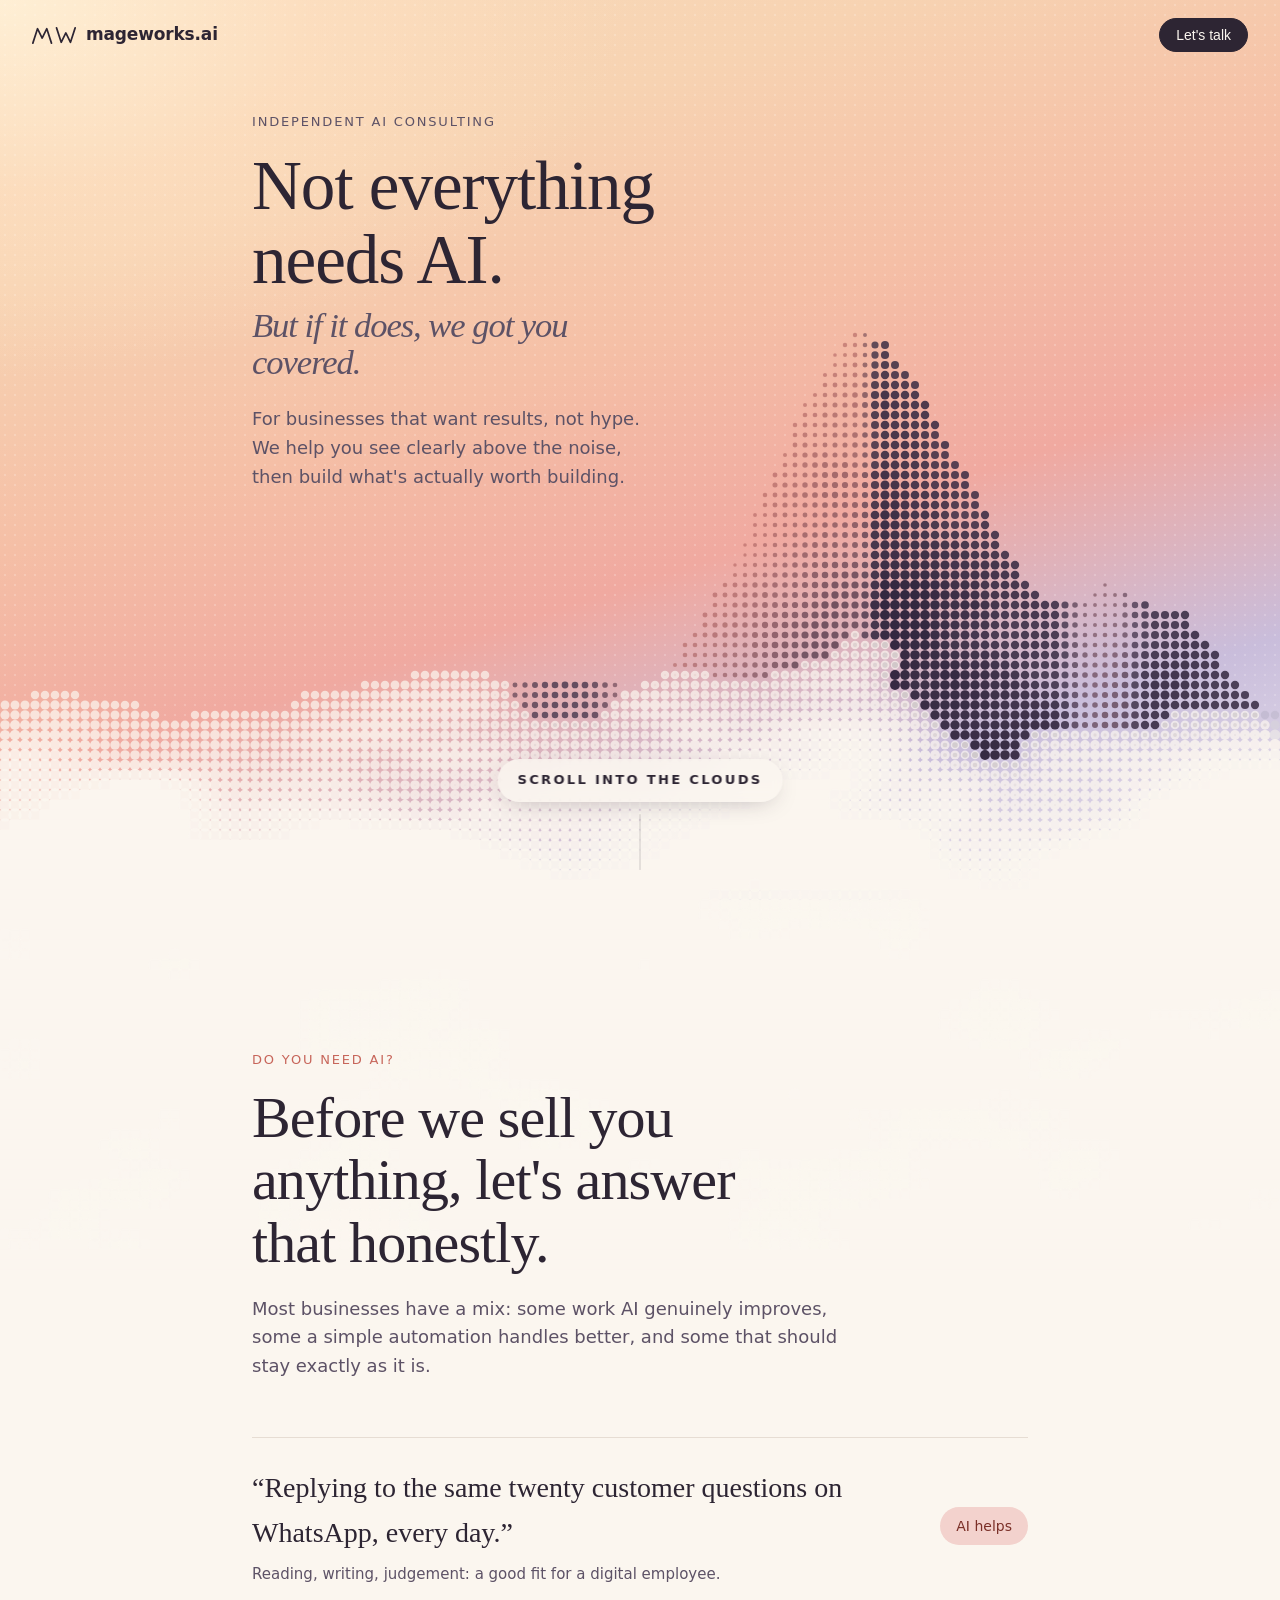
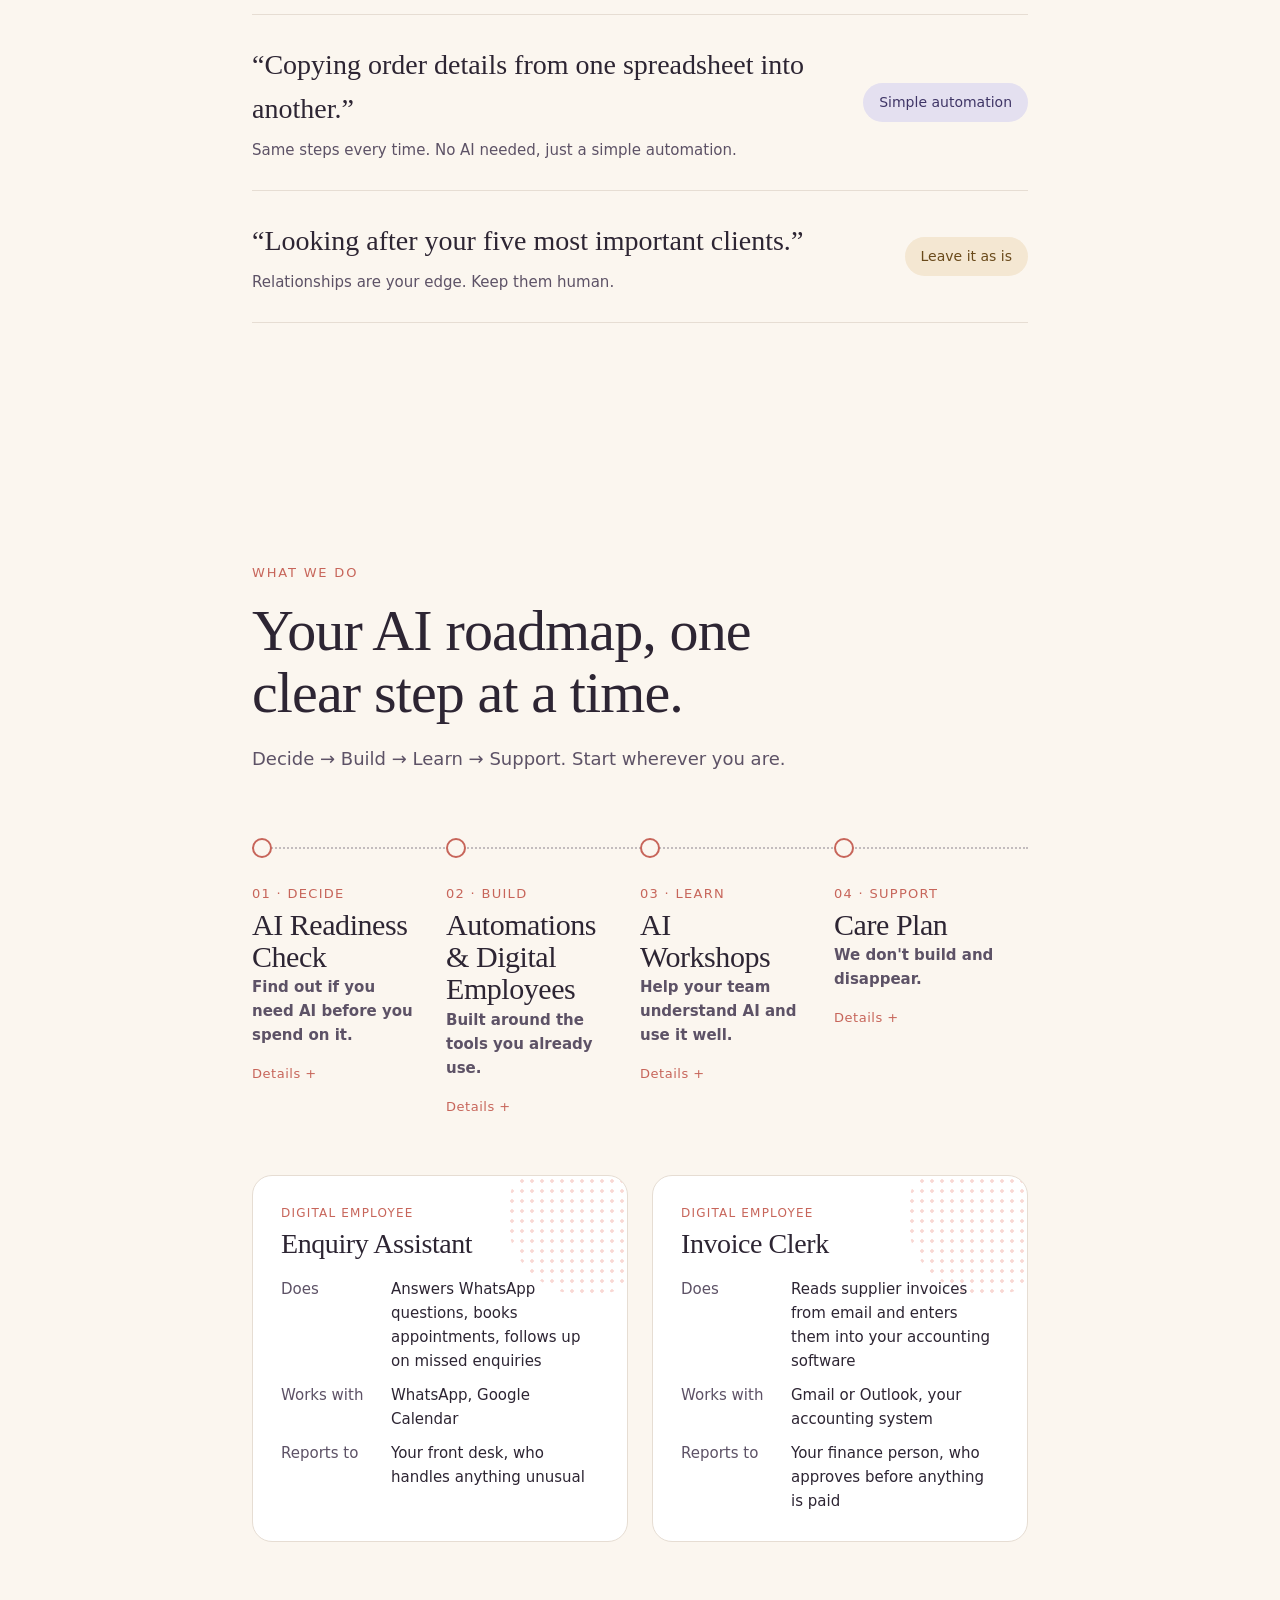
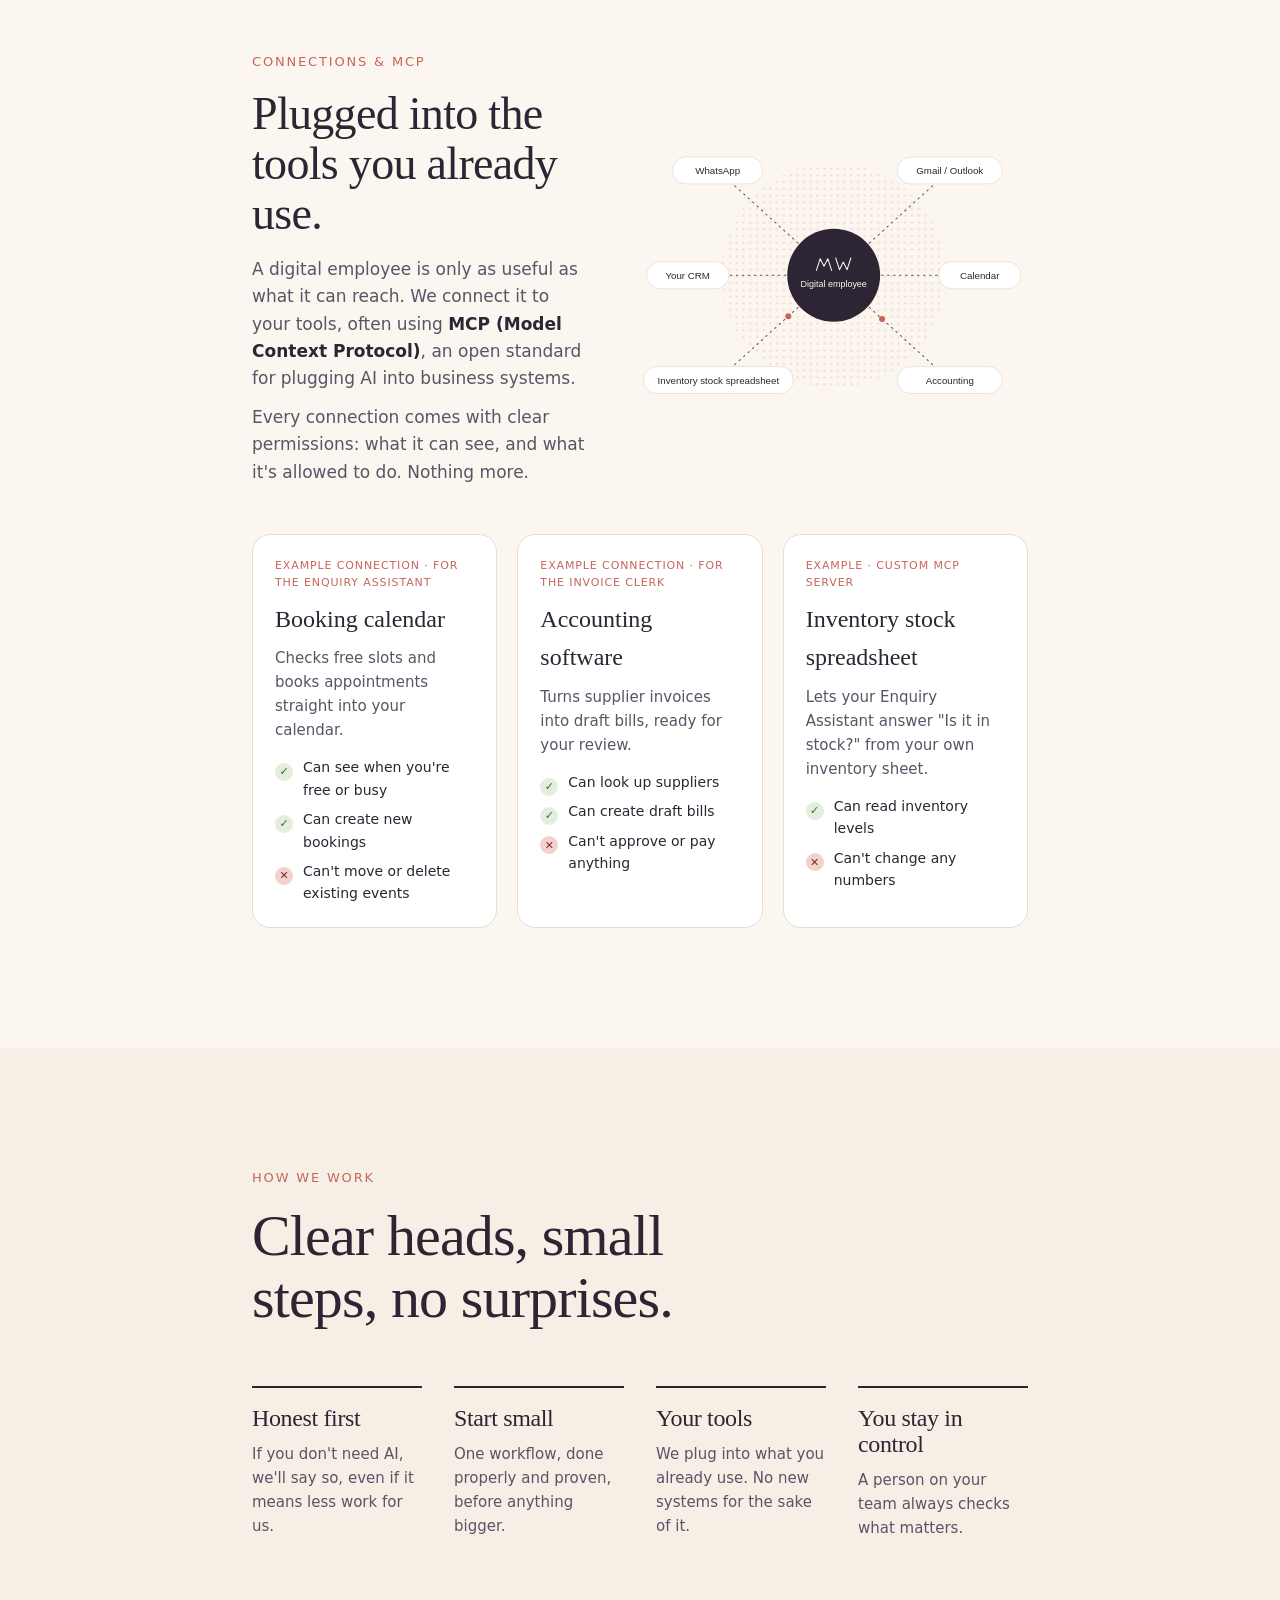
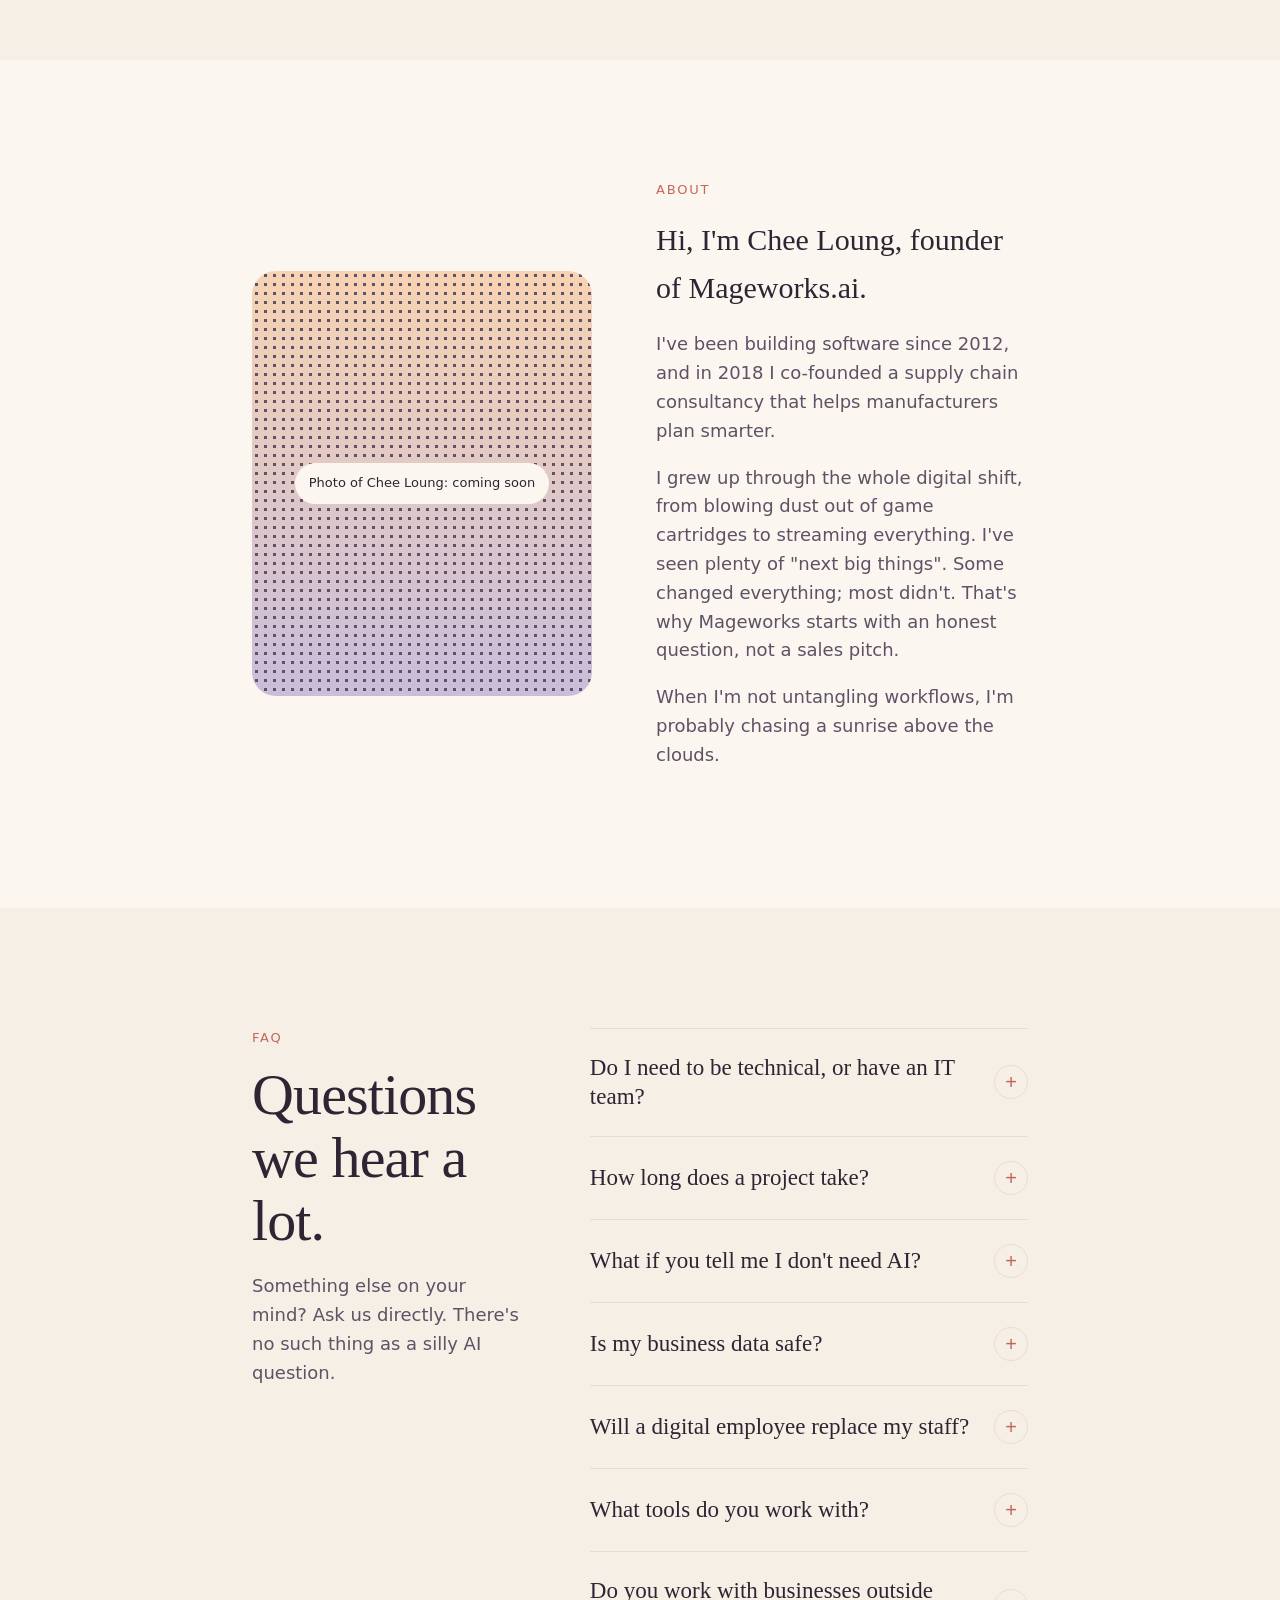
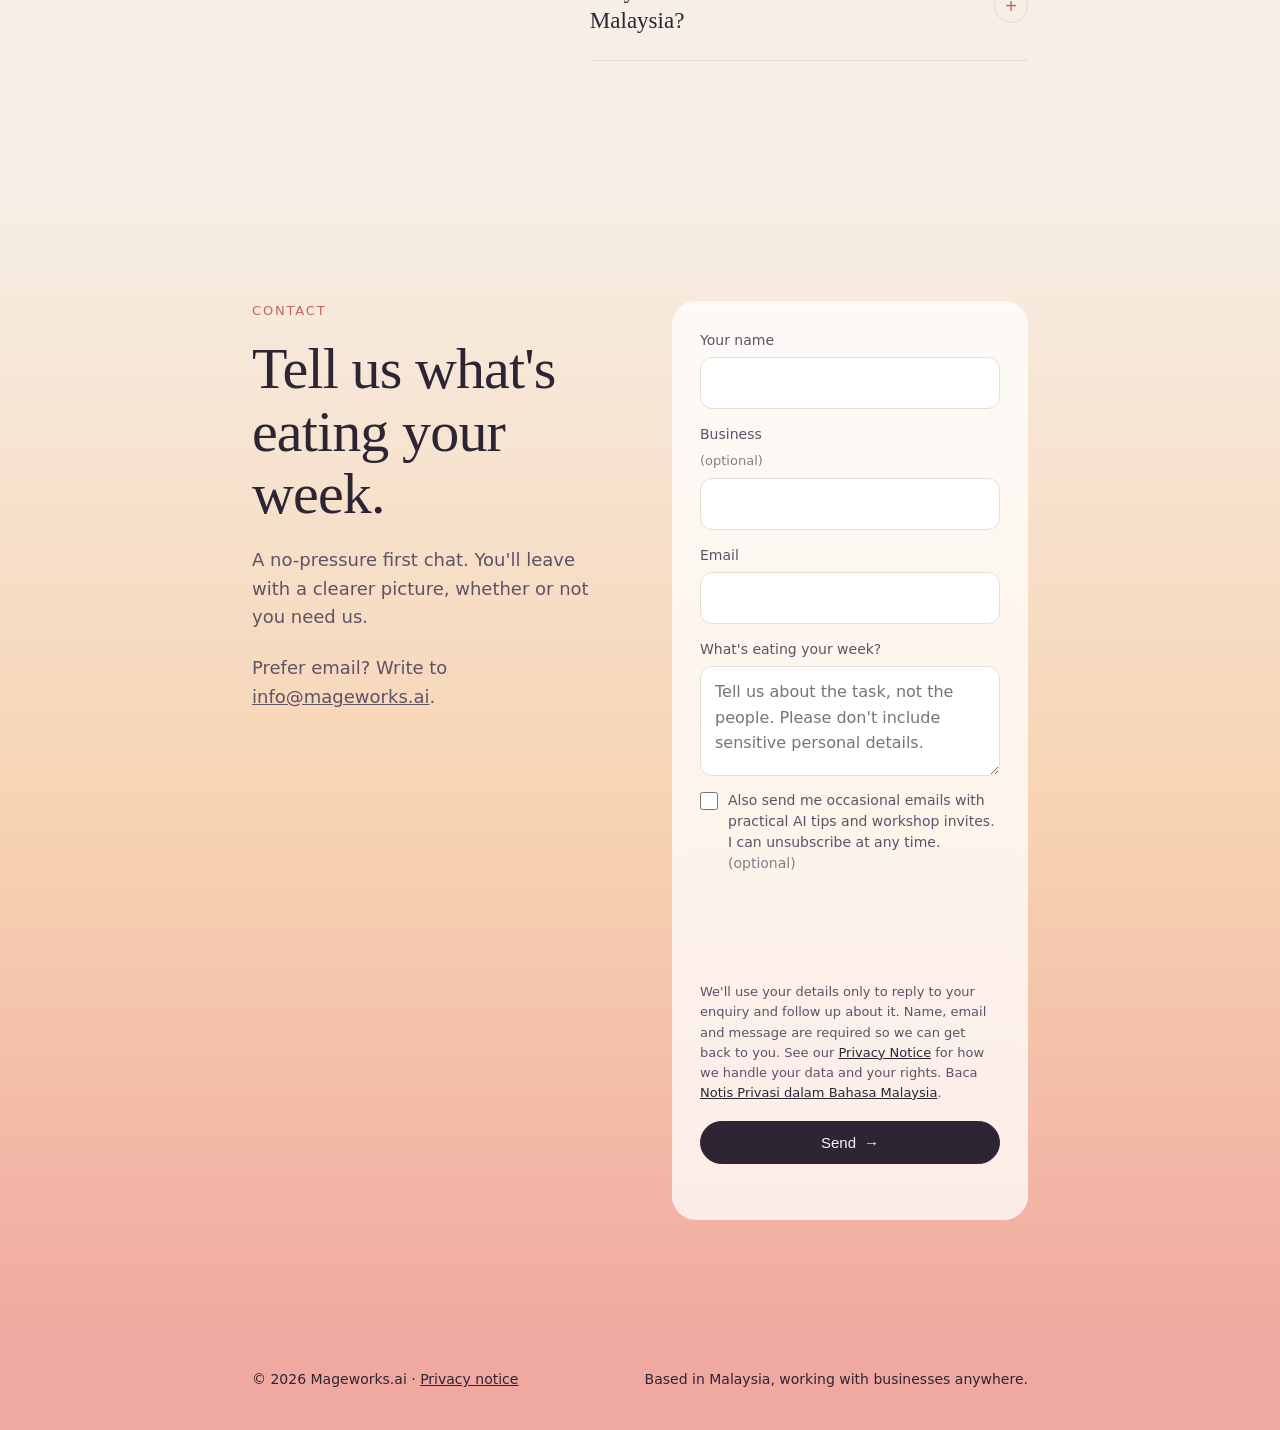
==== public/index.html @ 201c719c "Form: show Web3Forms' reason when a submission is rejected Co-Authored-By: Claude Opus 5.5 <noreply@" ====
<!doctype html>
<html lang="en">
<head>
<meta charset="utf-8">
<meta name="viewport" content="width=device-width, initial-scale=1">
<title>Mageworks.ai | Independent AI consulting</title>
<meta name="description" content="Not everything needs AI. But if it does, we got you covered. Independent AI consulting for businesses that want results, not hype.">
<link rel="canonical" href="https://mageworks.ai/">
<meta name="theme-color" content="#f7d3b2">
<meta property="og:type" content="website">
<meta property="og:site_name" content="Mageworks.ai">
<meta property="og:title" content="Mageworks.ai | Not everything needs AI.">
<meta property="og:description" content="But if it does, we got you covered. Independent AI consulting for businesses that want results, not hype.">
<meta property="og:url" content="https://mageworks.ai/">
<meta property="og:image" content="https://mageworks.ai/assets/img/og-image.png">
<meta property="og:image:width" content="1200">
<meta property="og:image:height" content="630">
<meta name="twitter:card" content="summary_large_image">
<link rel="icon" href="/assets/img/favicon.svg" type="image/svg+xml">
<link rel="icon" href="/assets/img/favicon-32.png" sizes="32x32" type="image/png">
<link rel="apple-touch-icon" href="/assets/img/apple-touch-icon.png">
<link rel="preload" href="/assets/fonts/fraunces-var.woff2" as="font" type="font/woff2" crossorigin>
<link rel="preload" href="/assets/fonts/inter-400.woff2" as="font" type="font/woff2" crossorigin>
<link rel="stylesheet" href="/assets/fonts/fonts.css">
<style>
  :root {
    --peach: #f7d3b2; --coral: #f0a9a0; --lav: #c9bddb; --mist: #ece8f0;
    --cream: #fbf6ef; --ink: #2d2533; --ink-2: #5d5266; --line: #e6ddd3; --accent: #c7655a;
  }
  * { box-sizing: border-box; }
  html { scroll-behavior: smooth; }
  body { margin: 0; background: var(--cream); color: var(--ink); font: 17px/1.6 "Inter", system-ui, sans-serif; -webkit-font-smoothing: antialiased; }
  h1, h2, h3 { font-family: "Fraunces", Georgia, serif; font-weight: 400; letter-spacing: -0.015em; line-height: 1.08; margin: 0; }
  a { color: inherit; }
  .wrap { max-width: 1120px; margin: 0 auto; padding: 0 32px; }
  @media (max-width: 640px) { .wrap { padding: 0 20px; } }

  /* Top bar */
  .top { position: fixed; inset: 0 0 auto 0; z-index: 20; display: flex; align-items: center; justify-content: space-between; padding: 18px 32px; transition: background .3s, box-shadow .3s; }
  .top.solid { background: rgba(251,246,239,.88); backdrop-filter: blur(10px); box-shadow: 0 1px 0 var(--line); }
  .logo { display: flex; align-items: center; gap: 10px; text-decoration: none; font-weight: 600; letter-spacing: -0.01em; }
  .logo svg { width: 44px; height: 17px; }
  .logo svg path { fill: none; stroke: currentColor; stroke-width: 4; stroke-linejoin: round; stroke-linecap: round; }
  .top .cta { font-size: 14px; }
  @media (max-width: 640px) { .top { padding: 14px 20px; } }

  .btn { display: inline-flex; align-items: center; gap: 8px; border-radius: 999px; padding: 13px 22px; font: 500 15px/1 "Inter", sans-serif; text-decoration: none; border: 1px solid var(--ink); cursor: pointer; transition: transform .2s, background .2s, color .2s; }
  .btn:hover { transform: translateY(-1px); }
  .btn.dark { background: var(--ink); color: var(--cream); }
  .btn.light { background: transparent; color: var(--ink); }
  .btn.small { padding: 9px 16px; font-size: 14px; }
  .ph-tag { font-size: 11px; text-transform: uppercase; letter-spacing: .08em; opacity: .65; }

  /* Side nav */
  /* Side nav: a vertical rail. Inactive sections are dots; the current one gets a line above and below and a dash + label. */
  .side { position: fixed; left: 36px; top: 50%; transform: translateY(-50%); z-index: 15; display: flex; flex-direction: column; opacity: 0; pointer-events: none; transition: opacity .4s; }
  .side.show { opacity: 1; pointer-events: auto; }
  .side a { position: relative; display: flex; align-items: center; height: 14px; margin: 9px 0; padding-left: 34px; color: var(--ink-2); text-decoration: none; font-size: 13px; white-space: nowrap; transition: margin .45s ease, color .3s; }
  .side a .mark { position: absolute; left: 0; top: 50%; transform: translateY(-50%); width: 4px; height: 4px; border-radius: 50%; background: currentColor; opacity: .5; transition: width .45s ease, height .45s ease, border-radius .45s ease, opacity .3s, background .3s; }
  /* Other sections stay visible, just dimmed */
  .side a .lbl { opacity: .45; transition: opacity .3s; }
  .side a:hover .lbl { opacity: .85; }
  .side a::before, .side a::after { content: ""; position: absolute; left: 1.5px; width: 1px; height: 0; background: var(--ink); opacity: .45; transition: height .45s ease; }
  .side a::before { bottom: 100%; margin-bottom: 6px; }
  .side a::after { top: 100%; margin-top: 6px; }
  .side a.on { margin: 34px 0; color: var(--ink); font-weight: 500; }
  .side a.on .mark { width: 22px; height: 1.5px; border-radius: 1px; opacity: 1; background: var(--accent); }
  .side a.on .lbl { opacity: 1; }
  .side a.on::before, .side a.on::after { height: 22px; }
  /* First section: no line above. Last section: no line below. */
  .side a:first-child.on { margin-top: 9px; }
  .side a:first-child.on::before { height: 0; }
  .side a:last-child.on { margin-bottom: 9px; }
  .side a:last-child.on::after { height: 0; }
  /* Only show the rail when there's a clear gutter; otherwise the top progress bar does the job. */
  @media (max-width: 1279px) { .side { display: none; } }
  @media (min-width: 1280px) { .wrap { max-width: min(1120px, calc(100vw - 440px)); } }
  .progress { position: fixed; top: 0; left: 0; height: 3px; background: var(--accent); z-index: 30; width: 0; }

  /* Hero */
  .hero { position: relative; z-index: 2; height: 100vh; min-height: 640px; overflow: visible; background: radial-gradient(ellipse 70% 60% at 0% 0%, rgba(255,240,214,.95) 0%, rgba(255,226,196,.55) 35%, rgba(255,226,196,0) 70%), linear-gradient(162deg, #f9dcbc 0%, var(--peach) 22%, #f5bfa6 42%, var(--coral) 60%, var(--lav) 80%, var(--mist) 100%); }
  .hero canvas { position: absolute; left: 0; top: 0; width: 100%; pointer-events: none; }
  .hero-copy { position: relative; z-index: 3; padding-top: 112px; will-change: transform, opacity; }
  .eyebrow { font-size: 13px; letter-spacing: .14em; text-transform: uppercase; color: var(--ink-2); margin-bottom: 16px; }
  .hero h1 { font-size: clamp(40px, 5.4vw, 80px); max-width: 12ch; }
  .hero h1 em { font-style: italic; font-weight: 300; display: block; font-size: .5em; margin-top: .25em; max-width: 20ch; color: var(--ink-2); }
  .hero p.lede { max-width: 36ch; margin: 24px 0 0; font-size: 18px; color: var(--ink-2); }
  @media (max-width: 640px) { .hero p.lede { font-size: 16px; max-width: 30ch; margin-top: 18px; } }
  .hero .actions { display: flex; gap: 12px; flex-wrap: wrap; }
  .scroll-cue { position: absolute; bottom: 30px; left: 50%; transform: translateX(-50%); z-index: 3; display: flex; flex-direction: column; align-items: center; gap: 12px; text-decoration: none; color: var(--ink); }
  .cue-text { font-size: 13px; font-weight: 600; letter-spacing: .18em; text-transform: uppercase; white-space: nowrap; background: rgba(251,246,239,.82); backdrop-filter: blur(6px); padding: 11px 20px; border-radius: 999px; box-shadow: 0 6px 24px -10px rgba(45,37,51,.35); animation: cueBob 2.4s ease-in-out infinite; transition: background .2s; }
  .scroll-cue:hover .cue-text { background: #fff; }
  .cue-line { position: relative; width: 1.5px; height: 56px; background: rgba(45,37,51,.22); overflow: hidden; border-radius: 2px; }
  .cue-line i { position: absolute; left: -2px; top: -10px; width: 5.5px; height: 10px; border-radius: 3px; background: var(--accent); animation: cueDrop 1.8s cubic-bezier(.5,0,.3,1) infinite; }
  @keyframes cueBob { 0%, 100% { transform: translateY(0); } 50% { transform: translateY(-5px); } }
  @keyframes cueDrop { 0% { top: -10px; opacity: 0; } 20% { opacity: 1; } 100% { top: 56px; opacity: 0; } }
  @media (prefers-reduced-motion: reduce) { .cue-text, .cue-line i { animation: none; } }

  section { padding: 120px 0; position: relative; }
  section.hero { padding: 0; }
  @media (max-width: 640px) {
    .hero { height: 132vh; height: 132svh; }
    .scroll-cue { bottom: auto; left: 20px; transform: none; align-items: flex-start; }
    .scroll-cue .cue-line { margin-left: 22px; height: 40px; }
    .cue-text { font-size: 12px; padding: 10px 16px; }
  }
  @media (max-width: 640px) { section { padding: 80px 0; } }
  .kicker { font-size: 13px; letter-spacing: .14em; text-transform: uppercase; color: var(--accent); margin-bottom: 16px; }
  h2 { font-size: clamp(34px, 4.6vw, 58px); max-width: 18ch; }
  .intro { max-width: 52ch; color: var(--ink-2); margin: 20px 0 0; font-size: 18px; }

  .reveal { opacity: 0; transform: translateY(28px); transition: opacity .9s ease, transform .9s ease; }
  .reveal.in { opacity: 1; transform: none; }

  /* Do you need AI */
  .need { background: var(--cream); padding-top: 150px; }
  .need .wrap { position: relative; z-index: 3; }
  .verdicts { margin-top: 56px; border-top: 1px solid var(--line); }
  .verdict { display: grid; grid-template-columns: 1fr auto; gap: 24px; align-items: center; padding: 28px 0; border-bottom: 1px solid var(--line); }
  .verdict q { font-family: "Fraunces", serif; font-size: clamp(20px, 2.4vw, 28px); quotes: "“" "”"; }
  .verdict small { display: block; color: var(--ink-2); font-size: 15px; margin-top: 6px; }
  .pill { white-space: nowrap; border-radius: 999px; padding: 8px 16px; font-size: 14px; font-weight: 500; }
  .pill.ai { background: #f3d2cd; color: #7a2f27; }
  .pill.auto { background: #e4e0f0; color: #3f3566; }
  .pill.human { background: #f4e7d2; color: #6a4a1b; }
  @media (max-width: 640px) { .verdict { grid-template-columns: 1fr; } .pill { justify-self: start; } }

  /* Roadmap */
  .roadmap { margin-top: 64px; display: grid; grid-template-columns: repeat(4, 1fr); gap: 0; position: relative; }
  .roadmap::before { content: ""; position: absolute; top: 9px; left: 0; right: 0; border-top: 2px dotted var(--ink-2); opacity: .35; }
  .step { padding-right: 28px; position: relative; }
  .step .dot { width: 20px; height: 20px; border-radius: 50%; background: var(--cream); border: 2px solid var(--accent); position: relative; z-index: 1; margin-bottom: 26px; }
  .step .num { font-size: 13px; color: var(--accent); letter-spacing: .1em; }
  .step h3 { font-size: 30px; margin: 4px 0 2px; }
  .step .sub { font-weight: 600; font-size: 15px; margin: 0 0 12px; }
  .step { outline-offset: 6px; border-radius: 6px; }
  .step .sub { color: var(--ink-2); }
  .step .more { display: inline-block; font-size: 13px; color: var(--accent); letter-spacing: .04em; transition: opacity .25s; }
  /* Detail card: hidden until hover / keyboard focus / tap */
  .step .detail { position: absolute; z-index: 6; top: 100%; left: -18px; right: 6px; margin-top: 10px; background: #fff; border: 1px solid var(--line); border-radius: 16px; padding: 18px 18px 16px; box-shadow: 0 24px 50px -24px rgba(45,37,51,.35); opacity: 0; transform: translateY(-8px); pointer-events: none; transition: opacity .25s ease, transform .25s ease; }
  .step .detail::before { content: ""; position: absolute; left: 0; right: 0; top: -14px; height: 14px; }
  .step:hover .detail, .step:focus-within .detail, .step.open .detail { opacity: 1; transform: none; pointer-events: auto; }
  .step:hover .more, .step:focus-within .more, .step.open .more { opacity: 0; }
  .step:hover .dot, .step:focus-within .dot, .step.open .dot { background: var(--accent); }
  .step .dot { transition: background .25s; }
  .step .detail p { color: var(--ink-2); font-size: 15px; margin: 0 0 10px; }
  .step .detail p:last-child { margin-bottom: 0; }
  .step ul { padding-left: 18px; margin: 0; color: var(--ink-2); font-size: 14px; }
  .step .opt { font-size: 14px; color: var(--ink); background: #f6ebe1; border-radius: 10px; padding: 10px 12px; margin-top: 12px; }
  @media (max-width: 900px), (hover: none) {
    .step { cursor: pointer; }
    .step .detail { position: static; margin: 12px 0 0; box-shadow: none; display: none; opacity: 1; transform: none; }
    .step.open .detail { display: block; }
    .step:hover .more { opacity: 1; }
    .step.open .more { opacity: 0; height: 0; display: block; overflow: hidden; }
  }
  @media (max-width: 900px) { .roadmap { grid-template-columns: 1fr 1fr; row-gap: 48px; } .roadmap::before { display: none; } }
  @media (max-width: 560px) { .roadmap { grid-template-columns: 1fr; } }

  /* Digital employees */
  .employees { display: grid; grid-template-columns: 1fr 1fr; gap: 24px; margin-top: 56px; }
  @media (max-width: 760px) { .employees { grid-template-columns: 1fr; } }
  .job { background: #fff; border: 1px solid var(--line); border-radius: 20px; padding: 28px; position: relative; overflow: hidden; }
  .job::after { content: ""; position: absolute; right: -40px; top: -40px; width: 160px; height: 160px; background: radial-gradient(circle, var(--coral) 1.5px, transparent 2px) 0 0 / 10px 10px; opacity: .45; border-radius: 50%; }
  .job .tag { font-size: 12px; letter-spacing: .1em; text-transform: uppercase; color: var(--accent); }
  .job h3 { font-size: 28px; margin: 6px 0 18px; }
  .job dl { margin: 0; display: grid; grid-template-columns: 96px 1fr; gap: 10px 14px; font-size: 15px; }
  .job dt { color: var(--ink-2); }
  .job dd { margin: 0; }

  /* Connections & MCP */
  .connect { display: grid; grid-template-columns: 1fr 1.15fr; gap: 48px; align-items: center; margin-top: 110px; }
  @media (max-width: 860px) { .connect { grid-template-columns: 1fr; gap: 24px; margin-top: 80px; } }
  .h3big { font-size: clamp(30px, 3.6vw, 46px); max-width: 16ch; margin-bottom: 18px; }
  .connect-copy p { color: var(--ink-2); font-size: 17px; max-width: 46ch; margin: 0 0 12px; }
  .connect-copy strong { color: var(--ink); font-weight: 600; }
  .hub { width: 100%; height: auto; }
  .conn-cards { display: grid; grid-template-columns: repeat(3, 1fr); gap: 20px; margin-top: 36px; }
  @media (max-width: 900px) { .conn-cards { grid-template-columns: 1fr; } }
  .conn { background: #fff; border: 1px solid var(--line); border-radius: 18px; padding: 22px; }
  .conn .tag { font-size: 11px; letter-spacing: .08em; text-transform: uppercase; color: var(--accent); }
  .conn h4 { font-family: "Fraunces", Georgia, serif; font-weight: 400; font-size: 24px; margin: 8px 0 8px; }
  .conn p { color: var(--ink-2); font-size: 15px; margin: 0 0 14px; }
  .perm { list-style: none; padding: 0; margin: 0; display: grid; gap: 7px; font-size: 14px; }
  .perm li { display: flex; gap: 10px; align-items: baseline; }
  .perm li::before { flex: none; width: 18px; height: 18px; border-radius: 50%; display: grid; place-items: center; font-size: 11px; font-weight: 700; transform: translateY(3px); }
  .perm .yes::before { content: "✓"; background: #e3eedd; color: #3f6b34; }
  .perm .no::before { content: "✕"; background: #f3d2cd; color: #7a2f27; }

  /* Principles */
  .principles { display: grid; grid-template-columns: repeat(4, 1fr); gap: 32px; margin-top: 56px; }
  .principles div { border-top: 2px solid var(--ink); padding-top: 18px; }
  .principles h3 { font-size: 24px; margin-bottom: 10px; }
  .principles p { margin: 0; color: var(--ink-2); font-size: 15px; }
  @media (max-width: 900px) { .principles { grid-template-columns: 1fr 1fr; } }
  @media (max-width: 560px) { .principles { grid-template-columns: 1fr; } }

  /* About */
  .about-grid { display: grid; grid-template-columns: 340px 1fr; gap: 64px; align-items: center; }
  @media (max-width: 820px) { .about-grid { grid-template-columns: 1fr; gap: 32px; } }
  .portrait { aspect-ratio: 4 / 5; border-radius: 24px; background: radial-gradient(circle, var(--ink-2) 1.6px, transparent 2px) 0 0 / 9px 9px, linear-gradient(180deg, var(--peach), var(--lav)); display: grid; place-items: center; text-align: center; color: var(--ink); position: relative; }
  .portrait span { background: var(--cream); padding: 10px 14px; border-radius: 999px; font-size: 13px; }
  .about p { color: var(--ink-2); font-size: 18px; max-width: 54ch; }
  .about p.hi { font-family: "Fraunces", serif; font-size: 30px; color: var(--ink); margin: 0 0 16px; }

  /* FAQ */
  .faq-grid { display: grid; grid-template-columns: 1fr 1.6fr; gap: 64px; align-items: start; }
  @media (max-width: 900px) { .faq-grid { grid-template-columns: 1fr; gap: 32px; } }
  .faq-list { border-top: 1px solid var(--line); }
  .faq-list details { border-bottom: 1px solid var(--line); }
  .faq-list summary { list-style: none; cursor: pointer; display: flex; justify-content: space-between; align-items: center; gap: 24px; padding: 24px 0; font-family: "Fraunces", Georgia, serif; font-size: clamp(19px, 2vw, 23px); line-height: 1.3; }
  .faq-list summary::-webkit-details-marker { display: none; }
  .faq-list summary::after { content: "+"; flex: none; width: 32px; height: 32px; border-radius: 50%; border: 1px solid var(--line); display: grid; place-items: center; font: 400 20px/1 "Inter", sans-serif; color: var(--accent); transition: transform .3s, background .3s; }
  .faq-list details[open] summary::after { transform: rotate(45deg); background: #f6ebe1; }
  .faq-list summary:hover::after { border-color: var(--accent); }
  .faq-list .ans { padding: 0 56px 26px 0; color: var(--ink-2); font-size: 16px; }
  .faq-list .ans p { margin: 0; }
  .faq-list details[open] .ans { animation: faqIn .35s ease; }
  @keyframes faqIn { from { opacity: 0; transform: translateY(-6px); } to { opacity: 1; transform: none; } }

  /* Contact */
  .contact { background: linear-gradient(180deg, #f6efe6, var(--peach) 55%, var(--coral)); }
  .contact-grid { display: grid; grid-template-columns: 1fr 1fr; gap: 64px; align-items: start; }
  @media (max-width: 820px) { .contact-grid { grid-template-columns: 1fr; gap: 40px; } }
  form { background: rgba(255,255,255,.75); backdrop-filter: blur(6px); border-radius: 24px; padding: 28px; display: grid; gap: 14px; }
  label { display: grid; gap: 6px; font-size: 14px; color: var(--ink-2); }
  input, textarea { font: inherit; font-size: 16px; padding: 12px 14px; border-radius: 12px; border: 1px solid var(--line); background: #fff; color: var(--ink); }
  textarea { min-height: 110px; resize: vertical; }
  .form-note { font-size: 14px; color: var(--ink-2); min-height: 1em; margin: 0; }
  .form-note.ok { color: #3f6b34; font-weight: 500; }
  .form-note.err { color: #9a3a2e; font-weight: 500; }
  .opt-tag { font-size: 13px; opacity: .75; }
  label.check { display: flex; gap: 10px; align-items: flex-start; font-size: 14px; line-height: 1.5; cursor: pointer; }
  label.check input { width: 18px; height: 18px; margin: 2px 0 0; flex: none; accent-color: var(--ink); }
  label.check em { font-style: normal; opacity: .75; }
  .consent { font-size: 13px; color: var(--ink-2); line-height: 1.55; margin: 2px 0 4px; }
  .consent a { color: var(--ink); }
  .h-captcha { min-height: 78px; justify-self: start; width: max-content; max-width: 100%; }
  #sendBtn { position: relative; justify-content: center; overflow: hidden; transition: background .35s, border-color .35s, transform .2s; }
  #sendBtn[disabled] { cursor: wait; }
  #sendBtn .lbl, #sendBtn .arr { display: inline-block; transition: transform .55s cubic-bezier(.6,0,.3,1), opacity .4s; }
  #sendBtn:hover:not([disabled]) .arr { transform: translateX(4px); }
  #sendBtn.sending .arr { animation: nudge .9s ease-in-out infinite; }
  @keyframes nudge { 0%, 100% { transform: translateX(0); } 50% { transform: translateX(7px); } }
  #sendBtn .done { position: absolute; inset: 0; display: flex; align-items: center; justify-content: center; gap: 8px; transform: translateX(-105%); transition: transform .55s cubic-bezier(.3,0,.2,1) .2s; }
  #sendBtn.sent { background: #3f6b34; border-color: #3f6b34; }
  #sendBtn.sent .lbl, #sendBtn.sent .arr { transform: translateX(420px); opacity: 0; }
  #sendBtn.sent .done { transform: none; }
  .shake { animation: shake .45s cubic-bezier(.36,.07,.19,.97); }
  @keyframes shake { 10%, 90% { transform: translateX(-2px); } 20%, 80% { transform: translateX(4px); } 30%, 50%, 70% { transform: translateX(-8px); } 40%, 60% { transform: translateX(8px); } }
  .h-captcha.captcha-missing { outline: 2px solid #c7655a; outline-offset: 4px; border-radius: 6px; }
  @media (prefers-reduced-motion: reduce) { .shake, #sendBtn.sending .arr { animation: none; } #sendBtn .lbl, #sendBtn .arr, #sendBtn .done { transition: none; } }
  input[aria-invalid="true"], textarea[aria-invalid="true"] { border-color: #c7655a; }
  footer { background: var(--coral); padding: 28px 0 40px; font-size: 14px; color: var(--ink); }
  footer .wrap { display: flex; justify-content: space-between; gap: 16px; flex-wrap: wrap; }
  :focus-visible { outline: 2px solid var(--ink); outline-offset: 3px; }
  @media (prefers-reduced-motion: reduce) { html { scroll-behavior: auto; } .reveal { opacity: 1; transform: none; transition: none; } }
</style>
</head>
<body>
<div class="progress" id="progress"></div>

<header class="top" id="top">
  <a class="logo" href="#hero" aria-label="Mageworks.ai home">
    <svg viewBox="0 0 104 40" aria-hidden="true"><path d="M2 38 L13 4 L24 26 L35 4 L46 38"/><path d="M58 2 L69 36 L80 14 L91 36 L102 2"/></svg>
    mageworks.ai
  </a>
  <a class="btn dark small cta" href="#contact">Let's talk</a>
</header>

<nav class="side" id="side" aria-label="Sections">
  <a href="#need"><span class="mark"></span><span class="lbl">Do you need AI?</span></a>
  <a href="#services"><span class="mark"></span><span class="lbl">What we do</span></a>
  <a href="#how"><span class="mark"></span><span class="lbl">How we work</span></a>
  <a href="#about"><span class="mark"></span><span class="lbl">About</span></a>
  <a href="#faq"><span class="mark"></span><span class="lbl">FAQ</span></a>
  <a href="#contact"><span class="mark"></span><span class="lbl">Contact</span></a>
</nav>

<section class="hero" id="hero">
  <canvas id="sky" aria-hidden="true"></canvas>
  <div class="wrap hero-copy" id="heroCopy">
    <div class="eyebrow">Independent AI consulting</div>
    <h1>Not everything needs AI. <em>But if it does, we got you covered.</em></h1>
    <p class="lede">For businesses that want results, not hype. We help you see clearly above the noise, then build what's actually worth building.</p>
  </div>
  <a class="scroll-cue" id="hint" href="#need" aria-label="Scroll down to the next section"><span class="cue-text">Scroll into the clouds</span><span class="cue-line" aria-hidden="true"><i></i></span></a>
</section>

<section class="need" id="need">
  <div class="wrap">
    <div class="reveal">
      <div class="kicker">Do you need AI?</div>
      <h2>Before we sell you anything, let's answer that honestly.</h2>
      <p class="intro">Most businesses have a mix: some work AI genuinely improves, some a simple automation handles better, and some that should stay exactly as it is.</p>
    </div>
    <div class="verdicts">
      <div class="verdict reveal"><div><q>Replying to the same twenty customer questions on WhatsApp, every day.</q><small>Reading, writing, judgement: a good fit for a digital employee.</small></div><span class="pill ai">AI helps</span></div>
      <div class="verdict reveal"><div><q>Copying order details from one spreadsheet into another.</q><small>Same steps every time. No AI needed, just a simple automation.</small></div><span class="pill auto">Simple automation</span></div>
      <div class="verdict reveal"><div><q>Looking after your five most important clients.</q><small>Relationships are your edge. Keep them human.</small></div><span class="pill human">Leave it as is</span></div>
    </div>
  </div>
</section>

<section id="services">
  <div class="wrap">
    <div class="reveal">
      <div class="kicker">What we do</div>
      <h2>Your AI roadmap, one clear step at a time.</h2>
      <p class="intro">Decide → Build → Learn → Support. Start wherever you are.</p>
    </div>
    <div class="roadmap">
      <div class="step reveal" tabindex="0"><div class="dot"></div><div class="num">01 · DECIDE</div><h3>AI Readiness Check</h3><p class="sub">Find out if you need AI before you spend on it.</p><span class="more">Details +</span>
        <div class="detail"><p>We look at how your business actually runs, then tell you straight where AI helps, where a simple automation is better, and where nothing needs to change.</p><ul><li>A walkthrough of how work gets done today</li><li>An opportunity map: AI, automation, or leave as is</li><li>A prioritised plan with effort and rough cost</li></ul></div></div>
      <div class="step reveal" tabindex="0"><div class="dot"></div><div class="num">02 · BUILD</div><h3>Automations &amp; Digital Employees</h3><p class="sub">Built around the tools you already use.</p><span class="more">Details +</span>
        <div class="detail"><p>Rule-based work gets a simple automation. Work that needs reading, writing or judgement gets a digital employee: an AI assistant with a clear job description, supervised by your team.</p></div></div>
      <div class="step reveal" tabindex="0"><div class="dot"></div><div class="num">03 · LEARN</div><h3>AI Workshops</h3><p class="sub">Help your team understand AI and use it well.</p><span class="more">Details +</span>
        <div class="detail"><p>Hands-on sessions for owners and teams: what AI can and can't do, using everyday tools safely, and spotting opportunities in your own work. Book one on its own, or add it to a build.</p></div></div>
      <div class="step reveal" tabindex="0"><div class="dot"></div><div class="num">04 · SUPPORT</div><h3>Care Plan</h3><p class="sub">We don't build and disappear.</p><span class="more">Details +</span>
        <div class="detail"><p>Monitoring, fixes, updates when AI tools change, fine-tuning and a short monthly report.</p><div class="opt"><strong>Optional:</strong> we host and run your digital employees, so you never have to touch the tech.</div></div></div>
    </div>

    <div class="employees">
      <article class="job reveal"><div class="tag">Digital employee</div><h3>Enquiry Assistant</h3><dl><dt>Does</dt><dd>Answers WhatsApp questions, books appointments, follows up on missed enquiries</dd><dt>Works with</dt><dd>WhatsApp, Google Calendar</dd><dt>Reports to</dt><dd>Your front desk, who handles anything unusual</dd></dl></article>
      <article class="job reveal"><div class="tag">Digital employee</div><h3>Invoice Clerk</h3><dl><dt>Does</dt><dd>Reads supplier invoices from email and enters them into your accounting software</dd><dt>Works with</dt><dd>Gmail or Outlook, your accounting system</dd><dt>Reports to</dt><dd>Your finance person, who approves before anything is paid</dd></dl></article>
    </div>

    <div class="connect">
      <div class="connect-copy reveal">
        <div class="kicker">Connections &amp; MCP</div>
        <h3 class="h3big">Plugged into the tools you already use.</h3>
        <p>A digital employee is only as useful as what it can reach. We connect it to your tools, often using <strong>MCP (Model Context Protocol)</strong>, an open standard for plugging AI into business systems.</p>
        <p>Every connection comes with clear permissions: what it can see, and what it's allowed to do. Nothing more.</p>
      </div>
      <svg class="hub reveal" viewBox="0 0 520 420" role="img" aria-label="Diagram: a digital employee connected to WhatsApp, email, calendar, accounting software, an inventory stock spreadsheet and a CRM">
        <defs><pattern id="hubDots" width="9" height="9" patternUnits="userSpaceOnUse"><circle cx="4.5" cy="4.5" r="1.3" fill="#f0a9a0"/></pattern></defs>
        <circle cx="260" cy="210" r="150" fill="url(#hubDots)" opacity=".55"/>
        <g class="spokes" fill="none" stroke="#5d5266" stroke-width="1.4" stroke-dasharray="2 6" stroke-linecap="round">
          <path id="sp1" d="M260 210 L105 70"/><path id="sp2" d="M260 210 L415 70"/><path id="sp3" d="M260 210 L455 210"/>
          <path id="sp4" d="M260 210 L415 350"/><path id="sp5" d="M260 210 L105 350"/><path id="sp6" d="M260 210 L65 210"/>
        </g>
        <g class="pulses" fill="#c7655a">
          <circle r="4"><animateMotion dur="2.6s" repeatCount="indefinite" begin="0s"><mpath href="#sp1"/></animateMotion></circle>
          <circle r="4"><animateMotion dur="2.6s" repeatCount="indefinite" begin=".4s" keyPoints="1;0" keyTimes="0;1" calcMode="linear"><mpath href="#sp2"/></animateMotion></circle>
          <circle r="4"><animateMotion dur="2.6s" repeatCount="indefinite" begin=".9s"><mpath href="#sp3"/></animateMotion></circle>
          <circle r="4"><animateMotion dur="2.6s" repeatCount="indefinite" begin="1.3s" keyPoints="1;0" keyTimes="0;1" calcMode="linear"><mpath href="#sp4"/></animateMotion></circle>
          <circle r="4"><animateMotion dur="2.6s" repeatCount="indefinite" begin="1.8s"><mpath href="#sp5"/></animateMotion></circle>
          <circle r="4"><animateMotion dur="2.6s" repeatCount="indefinite" begin="2.2s" keyPoints="1;0" keyTimes="0;1" calcMode="linear"><mpath href="#sp6"/></animateMotion></circle>
        </g>
        <g class="nodes" font-family="Inter, sans-serif" font-size="13" font-weight="500" text-anchor="middle" fill="#2d2533">
          <g><rect x="45" y="52" width="120" height="36" rx="18" fill="#fff" stroke="#e6ddd3"/><text x="105" y="75">WhatsApp</text></g>
          <g><rect x="345" y="52" width="140" height="36" rx="18" fill="#fff" stroke="#e6ddd3"/><text x="415" y="75">Gmail / Outlook</text></g>
          <g><rect x="400" y="192" width="110" height="36" rx="18" fill="#fff" stroke="#e6ddd3"/><text x="455" y="215">Calendar</text></g>
          <g><rect x="345" y="332" width="140" height="36" rx="18" fill="#fff" stroke="#e6ddd3"/><text x="415" y="355">Accounting</text></g>
          <g><rect x="6" y="332" width="200" height="36" rx="18" fill="#fff" stroke="#e6ddd3"/><text x="106" y="355">Inventory stock spreadsheet</text></g>
          <g><rect x="10" y="192" width="110" height="36" rx="18" fill="#fff" stroke="#e6ddd3"/><text x="65" y="215">Your CRM</text></g>
        </g>
        <circle cx="260" cy="210" r="62" fill="#2d2533"/>
        <g fill="none" stroke="#fbf6ef" stroke-width="3" stroke-linejoin="round" stroke-linecap="round" transform="translate(236 186) scale(.46)"><path d="M2 38 L13 4 L24 26 L35 4 L46 38"/><path d="M58 2 L69 36 L80 14 L91 36 L102 2"/></g>
        <text x="260" y="226" text-anchor="middle" font-family="Inter, sans-serif" font-size="12" font-weight="500" fill="#fbf6ef">Digital employee</text>
      </svg>
    </div>

    <div class="conn-cards">
      <article class="conn reveal"><div class="tag">Example connection · for the Enquiry Assistant</div><h4>Booking calendar</h4><p>Checks free slots and books appointments straight into your calendar.</p><ul class="perm"><li class="yes">Can see when you're free or busy</li><li class="yes">Can create new bookings</li><li class="no">Can't move or delete existing events</li></ul></article>
      <article class="conn reveal"><div class="tag">Example connection · for the Invoice Clerk</div><h4>Accounting software</h4><p>Turns supplier invoices into draft bills, ready for your review.</p><ul class="perm"><li class="yes">Can look up suppliers</li><li class="yes">Can create draft bills</li><li class="no">Can't approve or pay anything</li></ul></article>
      <article class="conn reveal"><div class="tag">Example · custom MCP server</div><h4>Inventory stock spreadsheet</h4><p>Lets your Enquiry Assistant answer "Is it in stock?" from your own inventory sheet.</p><ul class="perm"><li class="yes">Can read inventory levels</li><li class="no">Can't change any numbers</li></ul></article>
    </div>
  </div>
</section>

<section id="how" style="background:#f6efe6">
  <div class="wrap">
    <div class="reveal">
      <div class="kicker">How we work</div>
      <h2>Clear heads, small steps, no surprises.</h2>
    </div>
    <div class="principles">
      <div class="reveal"><h3>Honest first</h3><p>If you don't need AI, we'll say so, even if it means less work for us.</p></div>
      <div class="reveal"><h3>Start small</h3><p>One workflow, done properly and proven, before anything bigger.</p></div>
      <div class="reveal"><h3>Your tools</h3><p>We plug into what you already use. No new systems for the sake of it.</p></div>
      <div class="reveal"><h3>You stay in control</h3><p>A person on your team always checks what matters.</p></div>
    </div>
  </div>
</section>

<section class="about" id="about">
  <div class="wrap about-grid">
    <div class="portrait reveal"><span>Photo of Chee Loung: coming soon</span></div>
    <div class="reveal">
      <div class="kicker">About</div>
      <p class="hi">Hi, I'm Chee Loung, founder of Mageworks.ai.</p>
      <p>I've been building software since 2012, and in 2018 I co-founded a supply chain consultancy that helps manufacturers plan smarter.</p>
      <p>I grew up through the whole digital shift, from blowing dust out of game cartridges to streaming everything. I've seen plenty of "next big things". Some changed everything; most didn't. That's why Mageworks starts with an honest question, not a sales pitch.</p>
      <p>When I'm not untangling workflows, I'm probably chasing a sunrise above the clouds.</p>
    </div>
  </div>
</section>

<section id="faq" style="background:#f6efe6">
  <div class="wrap faq-grid">
    <div class="reveal">
      <div class="kicker">FAQ</div>
      <h2>Questions we hear a lot.</h2>
      <p class="intro">Something else on your mind? Ask us directly. There's no such thing as a silly AI question.</p>
    </div>
    <div class="faq-list reveal">
      <details><summary>Do I need to be technical, or have an IT team?</summary><div class="ans"><p>Not at all. You know your business; we handle the tech. We explain everything in plain language, and if your team will use what we build, we'll show them how.</p></div></details>
      <details><summary>How long does a project take?</summary><div class="ans"><p>It depends on the scope, but we start small on purpose: one workflow, built and proven, before anything bigger. You'll get a clear timeline before any work starts.</p></div></details>
      <details><summary>What if you tell me I don't need AI?</summary><div class="ans"><p>Then that's the answer, and you've just saved money. You'll still leave with a clear picture of where a simple automation, or a small change in how work flows, could help.</p></div></details>
      <details><summary>Is my business data safe?</summary><div class="ans"><p>On a project, we only access what the job needs, keep your data in your own tools wherever possible, and agree in writing how it's handled. We never sell it or reuse it for anything else. When you first get in touch, a few trusted providers help us reply. Our <a href="/privacy">Privacy Notice</a> lists them all.</p></div></details>
      <details><summary>Will a digital employee replace my staff?</summary><div class="ans"><p>No. A digital employee takes the repetitive work off your team so they can focus on the work that needs a person. And it always reports to someone on your team.</p></div></details>
      <details><summary>What tools do you work with?</summary><div class="ans"><p>Usually the ones you already use: WhatsApp, Gmail or Outlook, Google Workspace or Microsoft 365, spreadsheets and common accounting software. If something can't be connected, we'll tell you upfront.</p></div></details>
      <details><summary>Do you work with businesses outside Malaysia?</summary><div class="ans"><p>Yes. We're based in Malaysia and work with businesses anywhere. Most of the work happens remotely.</p></div></details>
    </div>
  </div>
</section>

<section class="contact" id="contact">
  <div class="wrap contact-grid">
    <div class="reveal">
      <div class="kicker">Contact</div>
      <h2>Tell us what's eating your week.</h2>
      <p class="intro">A no-pressure first chat. You'll leave with a clearer picture, whether or not you need us.</p>
      <p class="intro" style="margin-top:22px">Prefer email? Write to <a href="mailto:info@mageworks.ai">info@mageworks.ai</a>.</p>
    </div>
    <form class="reveal" id="form" action="https://api.web3forms.com/submit" method="POST" novalidate>
      <input type="hidden" name="access_key" value="04e6d612-0693-4b5a-bde7-2e538f9eeb16">
      <input type="hidden" name="subject" value="New enquiry from mageworks.ai">
      <input type="hidden" name="from_name" value="mageworks.ai website">
      <input type="hidden" name="privacy_notice_version" value="6 November 2026">
      <label>Your name <input required name="name" autocomplete="name" maxlength="120"></label>
      <label>Business <span class="opt-tag">(optional)</span> <input name="business" autocomplete="organization" maxlength="160"></label>
      <label>Email <input required type="email" name="email" autocomplete="email" maxlength="200"></label>
      <label>What's eating your week? <textarea required name="message" maxlength="4000" placeholder="Tell us about the task, not the people. Please don't include sensitive personal details."></textarea></label>
      <label class="check"><input type="checkbox" name="marketing_opt_in" value="yes"> <span>Also send me occasional emails with practical AI tips and workshop invites. I can unsubscribe at any time. <em>(optional)</em></span></label>
      <div class="h-captcha" data-sitekey="50b2fe65-b00b-4b9e-ad62-3ba471098be2"></div>
      <p class="consent">We'll use your details only to reply to your enquiry and follow up about it. Name, email and message are required so we can get back to you. See our <a href="/privacy">Privacy Notice</a> for how we handle your data and your rights. <span lang="ms">Baca <a href="/privacy#bm">Notis Privasi dalam Bahasa Malaysia</a>.</span></p>
      <button class="btn dark" type="submit" id="sendBtn"><span class="lbl">Send</span> <span class="arr" aria-hidden="true">→</span><span class="done" aria-hidden="true">Sent ✓</span></button>
      <p class="form-note" id="note" role="status" aria-live="polite"></p>
    </form>
  </div>
</section>

<footer><div class="wrap"><span>© 2026 Mageworks.ai · <a href="/privacy">Privacy notice</a></span><span>Based in Malaysia, working with businesses anywhere.</span></div></footer>

<script>
(() => {
  const reduce = matchMedia('(prefers-reduced-motion: reduce)').matches;

  // ---------- Halftone mountain + clouds ----------
  const cv = document.getElementById('sky'), ctx = cv.getContext('2d');
  const hero = document.getElementById('hero');
  let W, H, EXT, CH, dpr, S, t = 0, lift = 0;

  // value noise
  const P = new Uint8Array(512); { const p = [...Array(256).keys()]; for (let i = 255; i > 0; i--) { const j = Math.floor((Math.sin(i * 91.7) * 43758.5453 % 1 + 1) % 1 * (i + 1)); [p[i], p[j]] = [p[j], p[i]]; } for (let i = 0; i < 512; i++) P[i] = p[i & 255]; }
  const fade = x => x * x * (3 - 2 * x);
  const hash = (x, y) => P[(P[x & 255] + y) & 255] / 255;
  function noise(x, y) { const xi = Math.floor(x), yi = Math.floor(y), xf = x - xi, yf = y - yi; const a = hash(xi, yi), b = hash(xi + 1, yi), c = hash(xi, yi + 1), d = hash(xi + 1, yi + 1); const u = fade(xf), v = fade(yf); return a + (b - a) * u + (c - a) * v + (a - b - c + d) * u * v; }
  const fbm = (x, y) => noise(x, y) * .55 + noise(x * 2.1, y * 2.1) * .3 + noise(x * 4.3, y * 4.3) * .15;

  function ridgeBase(x) {
    const g = (c, w, h) => h * Math.exp(-Math.pow((x - c * W) / (w * W), 2));
    if (W < 640) {
      // phones: a broad peak with wide shoulders, sitting right of centre and below the text
      return H * (0.88 - g(0.68, 0.24, 0.42) - g(1.06, 0.13, 0.17) - g(0.22, 0.2, 0.09));
    }
    return H * (0.88 - g(0.68, 0.12, 0.5) - g(0.9, 0.09, 0.2) - g(0.4, 0.14, 0.12));
  }
  const CREAM = '#fbf6ef';
  const heroCopyEl = document.getElementById('heroCopy');
  const ridge = x => ridgeBase(x) + (noise(x * 0.02, 3.3) - 0.5) * H * 0.03 + (noise(x * 0.07, 7.1) - 0.5) * H * 0.01;
  let cells = [];

  // Area behind the hero text, so the mountain can fade into a soft mist there
  function textZone() {
    const hr = hero.getBoundingClientRect();
    const els = [...heroCopyEl.querySelectorAll('.eyebrow, h1, .lede')];
    return els.map(el => { const r = el.getBoundingClientRect(); return { l: r.left - hr.left - 14, r: r.left - hr.left + Math.min(r.width, el.scrollWidth) + 18, t: r.top - hr.top - 12, b: r.bottom - hr.top + 14 }; });
  }
  function mistAt(x, y, zones) {
    let m = 0;
    for (const z of zones) {
      const dx = Math.max(z.l - x, 0, x - z.r), dy = Math.max(z.t - y, 0, y - z.b);
      const d = Math.hypot(dx, dy);
      m = Math.max(m, 1 - Math.min(1, d / 36));     // 1 inside the text box, fading out over 36px
    }
    return m;
  }

  // Cast shadow: march from each point towards the sun (top-left). If the mountain is in the way, the point is in shadow.
  // Three slightly different angles give a soft edge; the shadow weakens with distance from the mountain.
  function castShadow(x, y, ridgeAt) {
    const maxD = W * 0.45, step = Math.max(4, S * 0.8);
    let total = 0;
    for (const [dx, dy] of [[-0.88, -0.47], [-0.86, -0.51], [-0.84, -0.55]]) {
      for (let d = step; d < maxD; d += step) {
        const sx = x + dx * d, sy = y + dy * d;
        if (sx < 0 || sy < 0) break;
        if (sy > ridgeAt(sx)) { total += 1 - 0.65 * (d / maxD); break; }
      }
    }
    return total / 3;
  }

  function buildMountain() {
    cells = [];
    const zones = textZone();
    const rx = new Float32Array(Math.ceil(W) + 2);                  // ridge height per pixel column (fast lookup)
    for (let i = 0; i < rx.length; i++) rx[i] = ridge(i);
    const ridgeAt = x => rx[Math.max(0, Math.min(rx.length - 1, Math.round(x)))];
    for (let gy = S / 2; gy < CH; gy += S) {
      for (let gx = S / 2; gx < W; gx += S) {
        const r0 = ridge(gx);
        const fadeOut = Math.max(0, Math.min(1, (H * 0.97 - gy) / (H * 0.18)));   // no shadow near the bottom, so the seam stays clean
        if (gy < r0) { cells.push({ x: gx, y: gy, sky: true, sh: castShadow(gx, gy, ridgeAt) * fadeOut }); continue; }
        const depth = Math.min(1, (gy - r0) / (H * 0.28));
        const slope = (ridgeBase(gx + 6) - ridgeBase(gx - 6)) / 12;           // smooth: + means right-hand (shadow) face
        // Light comes from the top-left: left-facing slopes catch it, right-facing slopes and the lower-right fall into shadow
        let v = 0.32 + depth * 0.3 + Math.max(-0.16, Math.min(0.3, slope * 0.9)) + (fbm(gx * 0.025, gy * 0.025) - 0.5) * 0.3 + 0.1 * (gx / W - 0.5);
        v = Math.max(0.1, Math.min(1, v));
        const mist = mistAt(gx, gy, zones);
        const lit = Math.max(0, Math.min(1, -slope * 1.6 + 0.15)) * (1 - depth * 0.75);   // 0 = shadow, 1 = sunlit
        const col = [Math.round(52 + (176 - 52) * lit), Math.round(40 + (98 - 40) * lit), Math.round(64 + (96 - 64) * lit)].join(',');
        cells.push({ x: gx, y: gy, r: S * 0.5 * Math.sqrt(v) * (1 - 0.55 * mist), a: (0.5 + v * 0.5) * (1 - 0.82 * mist), col });
      }
    }
  }

  // Phones: the tagline and paragraph line up with the width of the headline, and the tagline stays on one line
  const narrowMQ = matchMedia('(max-width: 640px)');
  function alignHero() {
    const h1 = heroCopyEl.querySelector('h1'), em = h1.querySelector('em'), lede = heroCopyEl.querySelector('.lede');
    em.style.fontSize = em.style.whiteSpace = em.style.maxWidth = em.style.width = ''; lede.style.maxWidth = ''; document.getElementById('hint').style.top = '';
    if (!narrowMQ.matches) return;
    const r = document.createRange(); r.selectNodeContents(h1.firstChild);
    const titleW = Math.max(...[...r.getClientRects()].map(x => x.width));
    em.style.whiteSpace = 'nowrap'; em.style.maxWidth = 'none'; em.style.width = 'max-content';
    const emW = em.getBoundingClientRect().width, fs = parseFloat(getComputedStyle(em).fontSize);
    em.style.fontSize = Math.max(13, Math.floor(fs * titleW / emW * 0.96 * 10) / 10) + 'px';
    em.style.width = '';
    lede.style.maxWidth = Math.ceil(titleW) + 'px';
    const cue = document.getElementById('hint');
    cue.style.top = Math.round(lede.getBoundingClientRect().bottom - hero.getBoundingClientRect().top + 30) + 'px';
  }

  function resize() {
    alignHero();
    dpr = Math.min(2, window.devicePixelRatio || 1);
    W = hero.clientWidth; H = hero.clientHeight; EXT = Math.round(H * 0.42); CH = H + EXT;
    S = W < 640 ? 8 : 10;
    cv.style.height = CH + 'px';
    cv.width = W * dpr; cv.height = CH * dpr;
    ctx.setTransform(dpr, 0, 0, dpr, 0, 0);
    buildMountain();
    draw();
  }

  function draw() {
    ctx.clearRect(0, 0, W, CH);
    const band = H * 0.82 - lift;            // the cloud sea rises as you scroll
    for (const c of cells) {
      const dist = (c.y - band) / (H * 0.2);
      let k = 0;
      if (c.y > CH - S * 3) k = 1; else if (dist > -1.6) {
        const n = fbm(c.x * 0.0045 + t * 0.06, c.y * 0.009 - t * 0.012);
        k = n * 1.3 - 0.3 + Math.max(0, Math.min(1.4, dist + 0.6)) * 0.8 - 0.4;
        if (dist < -0.6) k -= (-0.6 - dist) * 0.9;
        k = Math.max(0, Math.min(1, k));
      }
      if (k > 0.9) {
        // inside the cloud bank: solid cream, matching the next section's background
        ctx.fillStyle = CREAM; ctx.fillRect(c.x - S / 2 - 0.5, c.y - S / 2 - 0.5, S + 1, S + 1);
      } else if (k > 0.22) {
        if (!c.sky && k < 0.6) { const f = 1 - k / 0.6; ctx.fillStyle = `rgba(${c.col},${c.a * f})`; ctx.beginPath(); ctx.arc(c.x, c.y, c.r * f, 0, 7); ctx.fill(); }
        // dots swell as the cloud thickens, so the edge of the bank is soft and organic
        const thin = 1 - (k - 0.22) / 0.68;                       // 1 = wispy cloud top, 0 = dense cloud bank
        const sh = (c.sh || 0) * thin * thin;                      // shadow shows on the cloud tops and melts into the bank
        ctx.fillStyle = sh > 0.01 ? `rgba(${Math.round(251 - 64 * sh)},${Math.round(246 - 66 * sh)},${Math.round(239 - 36 * sh)},${0.6 + k * 0.4})` : `rgba(251,246,239,${0.6 + k * 0.4})`;
        ctx.beginPath(); ctx.arc(c.x, c.y, S * (0.42 + 0.4 * (k - 0.22)), 0, 7); ctx.fill();
      } else if (c.sky) {
        ctx.fillStyle = 'rgba(255,255,255,0.3)'; ctx.beginPath(); ctx.arc(c.x, c.y, S * 0.09, 0, 7); ctx.fill();
      } else {
        ctx.fillStyle = `rgba(${c.col},${c.a})`; ctx.beginPath(); ctx.arc(c.x, c.y, c.r, 0, 7); ctx.fill();
      }
    }
  }

  // Animate only while the clouds are on screen (saves battery), at about 20 frames per second
  let last = 0, heroVisible = true, looping = false;
  function loop(ts) {
    if (!heroVisible) { looping = false; return; }
    if (ts - last > 50) { t = ts / 1000; draw(); last = ts; }
    requestAnimationFrame(loop);
  }
  function startLoop() { if (!reduce && !looping && heroVisible) { looping = true; requestAnimationFrame(loop); } }
  new IntersectionObserver(es => { heroVisible = es[0].isIntersecting; startLoop(); }).observe(cv);

  // ---------- Scroll effects ----------
  const hint = document.getElementById('hint'), heroCopy = document.getElementById('heroCopy'), top = document.getElementById('top'), side = document.getElementById('side'), prog = document.getElementById('progress');
  function onScroll() {
    const y = scrollY, h = innerHeight;
    const hold = narrowMQ.matches ? Math.max(0, H - h) : 0;   // phones: peak comes fully into view first
    lift = Math.min(H * 0.9, Math.max(0, y - hold) * 0.8);
    const k = Math.min(1, y / (h * 0.6));
    if (!reduce) { heroCopy.style.transform = `translateY(${-y * 0.25}px)`; heroCopy.style.opacity = 1 - k; }
    hint.style.opacity = Math.max(0, 1 - y / 260); hint.style.pointerEvents = y > 200 ? 'none' : '';
    top.classList.toggle('solid', y > h * 0.7);
    side.classList.toggle('show', y > h * 0.6);
    prog.style.width = (y / (document.documentElement.scrollHeight - h) * 100) + '%';
    if (reduce) draw();
  }
  addEventListener('scroll', onScroll, { passive: true });
  let lastSize = '';
  addEventListener('resize', () => {
    const size = hero.clientWidth + 'x' + hero.clientHeight;
    if (size === lastSize) return;
    lastSize = size; clearTimeout(resize._t); resize._t = setTimeout(resize, 120);
  });
  resize(); onScroll();
  if (document.fonts && document.fonts.ready) document.fonts.ready.then(() => { alignHero(); buildMountain(); draw(); });
  startLoop();

  // Roadmap details: tap to open on touch / narrow screens
  document.querySelectorAll('.step').forEach(st => st.addEventListener('click', () => {
    if (matchMedia('(max-width: 900px), (hover: none)').matches) st.classList.toggle('open');
  }));
  if (reduce) document.querySelectorAll('.hub animateMotion').forEach(a => a.closest('circle').remove());

  // Side nav active section
  const links = [...side.querySelectorAll('a')];
  const io = new IntersectionObserver(es => es.forEach(e => {
    if (e.isIntersecting) links.forEach(a => a.classList.toggle('on', a.getAttribute('href') === '#' + e.target.id));
  }), { rootMargin: '-45% 0px -50% 0px' });
  ['need', 'services', 'how', 'about', 'faq', 'contact'].forEach(id => io.observe(document.getElementById(id)));

  // Reveal
  const rio = new IntersectionObserver(es => es.forEach(e => { if (e.isIntersecting) { e.target.classList.add('in'); rio.unobserve(e.target); } }), { threshold: 0.15 });
  document.querySelectorAll('.reveal').forEach((el, i) => { el.style.transitionDelay = (i % 4) * 80 + 'ms'; rio.observe(el); });

  // hCaptcha is only loaded when the visitor gets near the form, so most page views contact no third party at all
  let capLoaded = false;
  const loadCaptcha = () => { if (capLoaded) return; capLoaded = true; const sc = document.createElement('script'); sc.src = 'https://js.hcaptcha.com/1/api.js'; sc.async = true; sc.defer = true; document.head.appendChild(sc); };
  new IntersectionObserver((es, o) => { if (es[0].isIntersecting) { loadCaptcha(); o.disconnect(); } }, { rootMargin: '600px 0px' }).observe(document.getElementById('form'));
  document.getElementById('form').addEventListener('focusin', loadCaptcha, { once: true });

  // Enquiry form: Web3Forms + hCaptcha, submitted in the background so the page stays put
  const form = document.getElementById('form'), note = document.getElementById('note'), sendBtn = document.getElementById('sendBtn');
  const say = (msg, cls) => { note.textContent = msg; note.className = 'form-note' + (cls ? ' ' + cls : ''); };
  const shake = el => { el.classList.remove('shake'); void el.offsetWidth; el.classList.add('shake'); el.addEventListener('animationend', () => el.classList.remove('shake'), { once: true }); };
  form.querySelectorAll('[required]').forEach(el => el.addEventListener('input', () => el.setAttribute('aria-invalid', 'false')));
  form.addEventListener('submit', async e => {
    e.preventDefault();
    let firstBad = null;
    form.querySelectorAll('[required]').forEach(el => {
      const bad = !el.value.trim() || (el.type === 'email' && !el.checkValidity());
      el.setAttribute('aria-invalid', bad ? 'true' : 'false');
      if (bad && !firstBad) firstBad = el;
    });
    if (firstBad) {
      say('Please fill in your name, a valid email and your message.', 'err');
      form.querySelectorAll('[aria-invalid="true"]').forEach(shake); shake(sendBtn); firstBad.focus(); return;
    }
    const data = new FormData(form);
    if (data.get('access_key') === 'REPLACE_WITH_WEB3FORMS_ACCESS_KEY') { say('The form isn\'t connected yet. Please email info@mageworks.ai for now.', 'err'); return; }
    const cap = form.querySelector('.h-captcha');
    if (!data.get('h-captcha-response')) { say('Please complete the "I am human" check above the Send button.', 'err'); cap.classList.add('captcha-missing'); shake(cap); shake(sendBtn); return; }
    cap.classList.remove('captcha-missing');
    sendBtn.disabled = true; sendBtn.classList.add('sending'); say('Sending…');
    try {
      const res = await fetch('https://api.web3forms.com/submit', { method: 'POST', headers: { Accept: 'application/json' }, body: data });
      const out = await res.json().catch(() => ({}));
      if (res.ok && out.success) {
        form.reset(); if (window.hcaptcha) try { hcaptcha.reset(); } catch (_) {}
        sendBtn.classList.remove('sending'); sendBtn.classList.add('sent');
        setTimeout(() => sendBtn.classList.remove('sent'), 5000);
        say('Thanks, your message is on its way. Chee Loung will get back to you, usually within one working day.', 'ok');
      } else {
        console.warn('Web3Forms:', res.status, out && out.message);
        say('Sorry, that didn\'t go through. Please try again, or email info@mageworks.ai.' + (out && out.message ? ' (' + String(out.message).trim().slice(0, 120) + ')' : ''), 'err'); shake(sendBtn);
        if (window.hcaptcha) try { hcaptcha.reset(); } catch (_) {}
      }
    } catch (_) {
      say('Sorry, that didn\'t go through. Please check your connection, or email info@mageworks.ai.', 'err');
    } finally { sendBtn.disabled = false; sendBtn.classList.remove('sending'); }
  });
})();
</script>
</body>
</html>
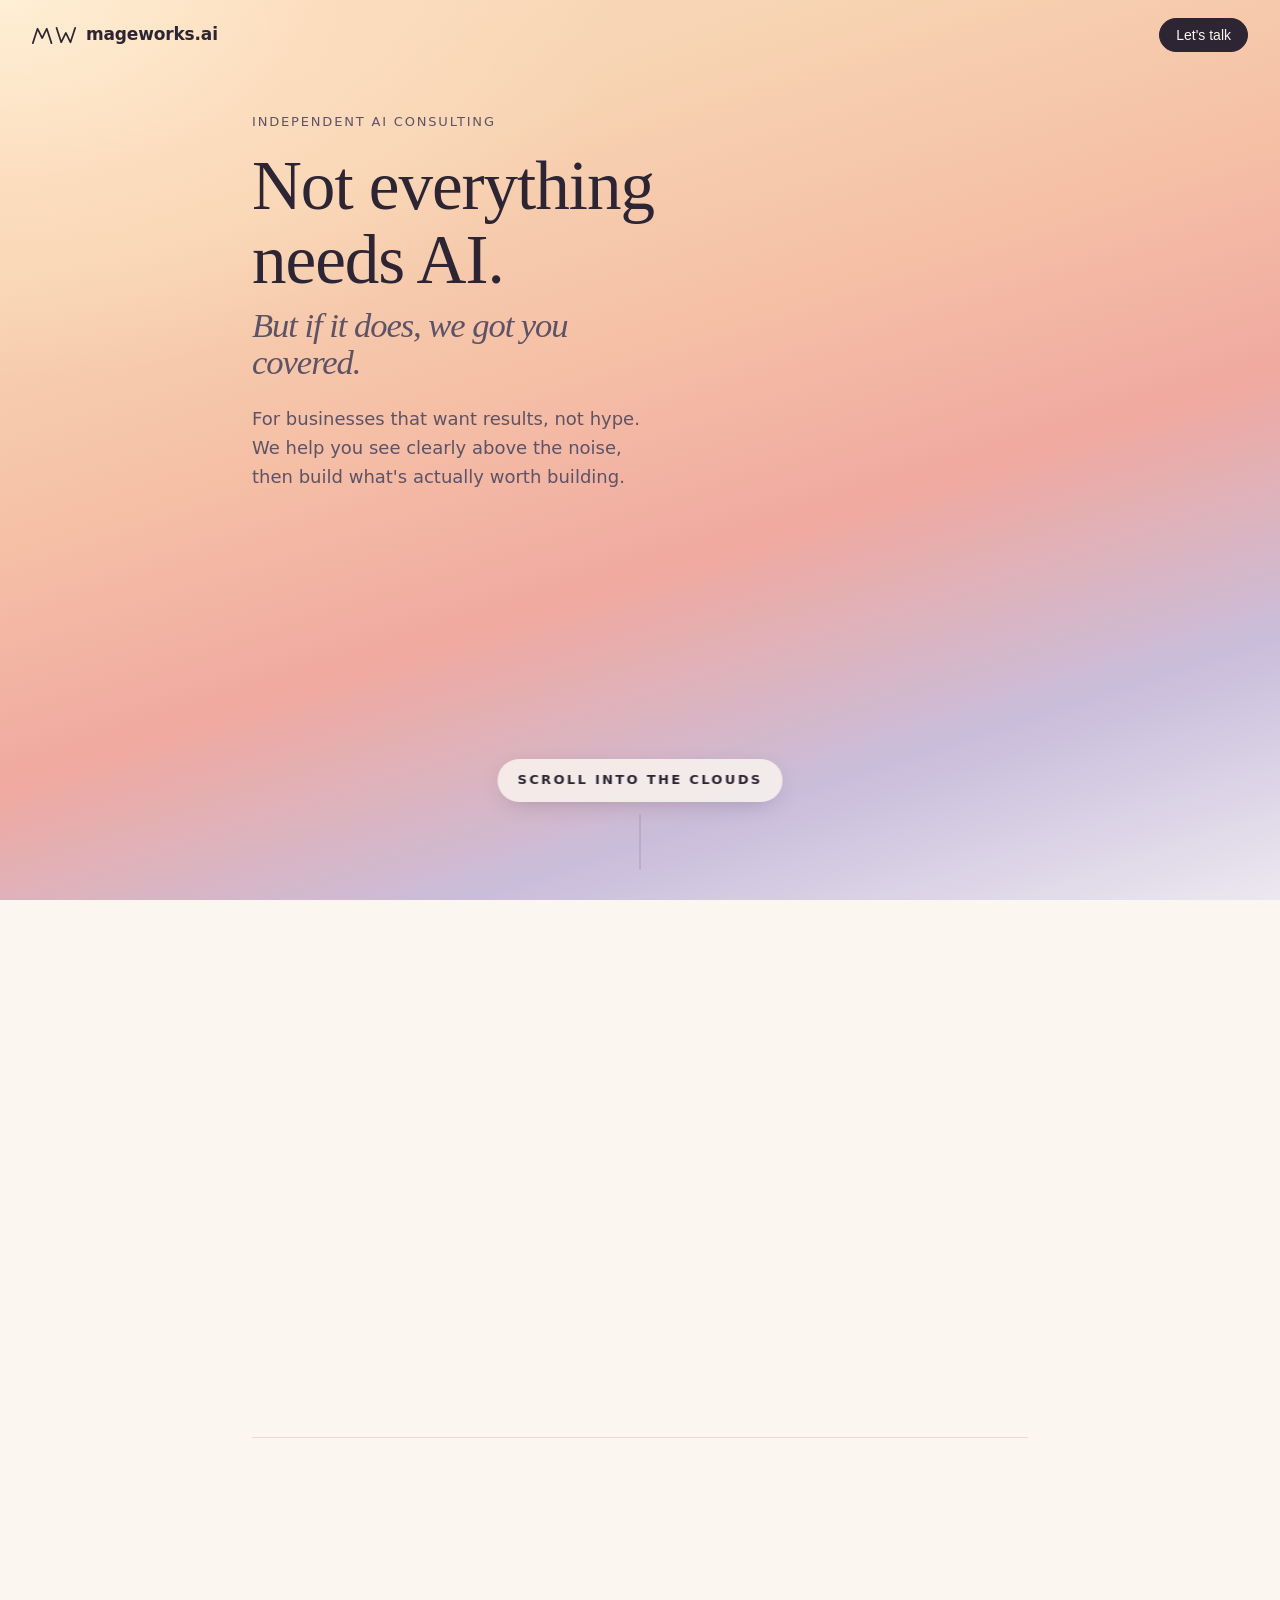
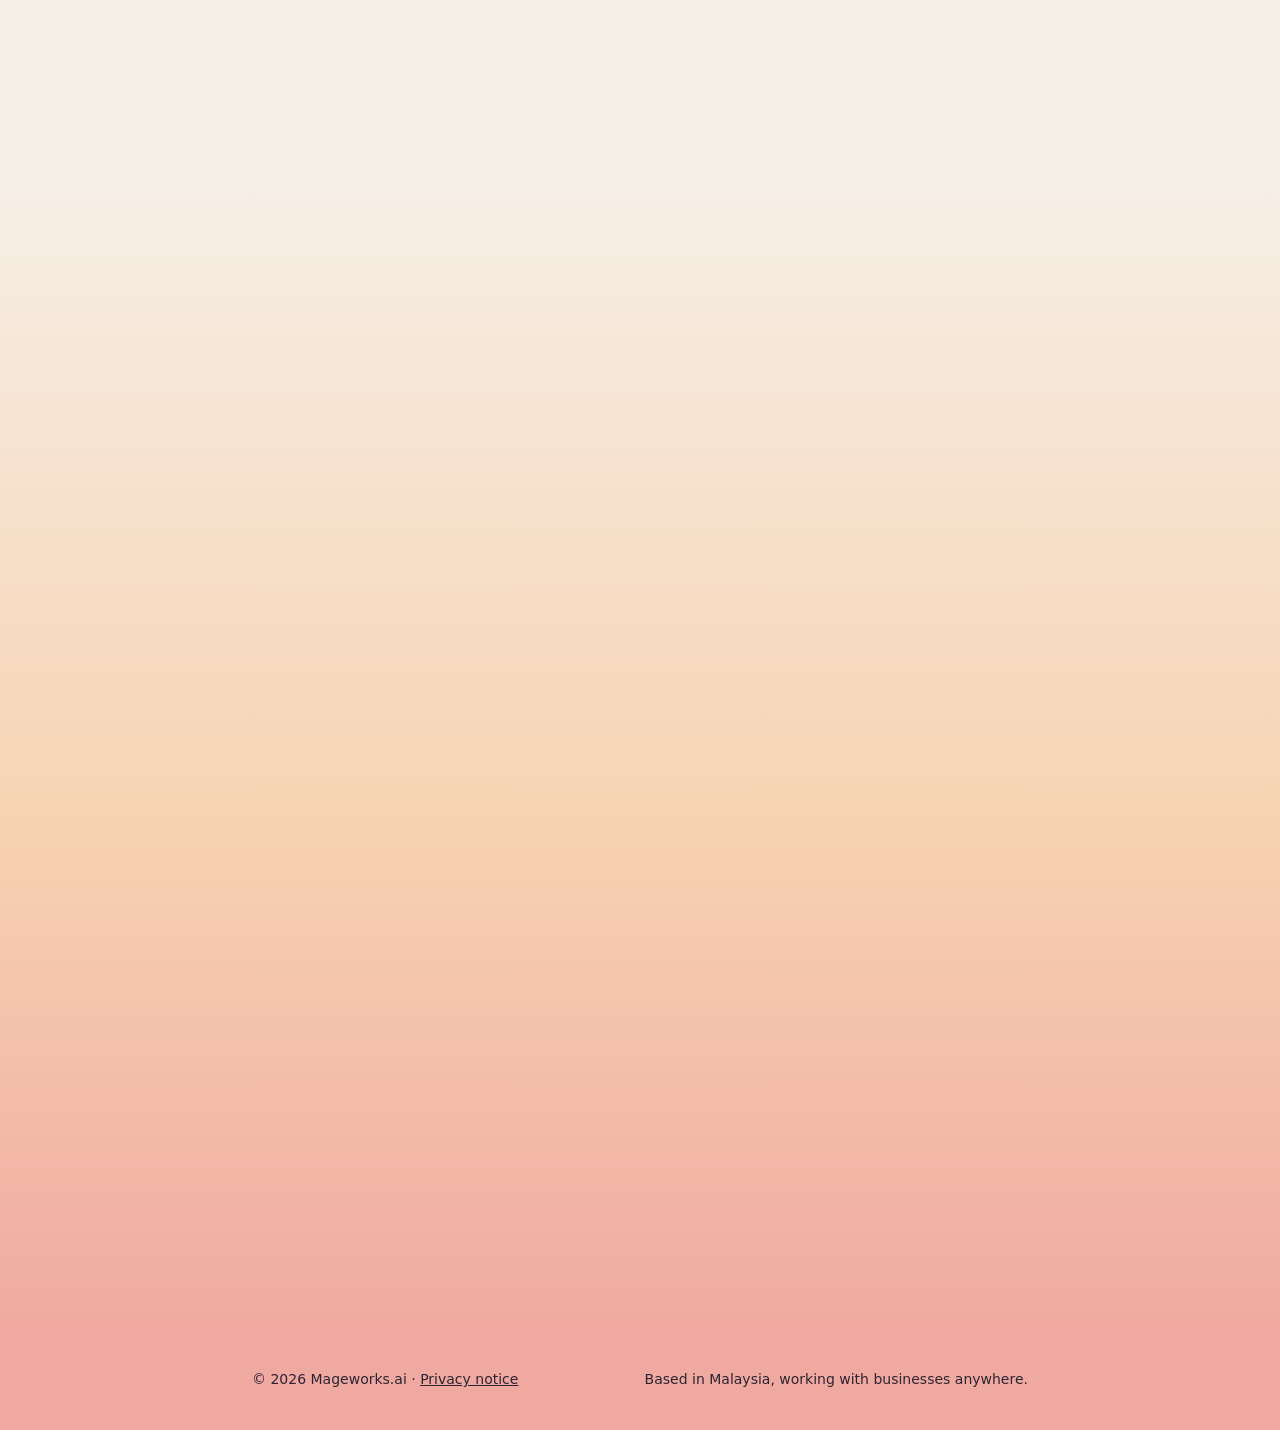
==== commit 64e55de6: "Form: load hCaptcha with recaptchacompat=off, as Web3Forms requires Co-Authored-By: Claude Opus 5.5 " ====
--- a/public/index.html
+++ b/public/index.html
@@ -641,7 +641,7 @@
 
   // hCaptcha is only loaded when the visitor gets near the form, so most page views contact no third party at all
   let capLoaded = false;
-  const loadCaptcha = () => { if (capLoaded) return; capLoaded = true; const sc = document.createElement('script'); sc.src = 'https://js.hcaptcha.com/1/api.js'; sc.async = true; sc.defer = true; document.head.appendChild(sc); };
+  const loadCaptcha = () => { if (capLoaded) return; capLoaded = true; const sc = document.createElement('script'); sc.src = 'https://js.hcaptcha.com/1/api.js?recaptchacompat=off';   // Web3Forms requires compat mode off sc.async = true; sc.defer = true; document.head.appendChild(sc); };
   new IntersectionObserver((es, o) => { if (es[0].isIntersecting) { loadCaptcha(); o.disconnect(); } }, { rootMargin: '600px 0px' }).observe(document.getElementById('form'));
   document.getElementById('form').addEventListener('focusin', loadCaptcha, { once: true });
 
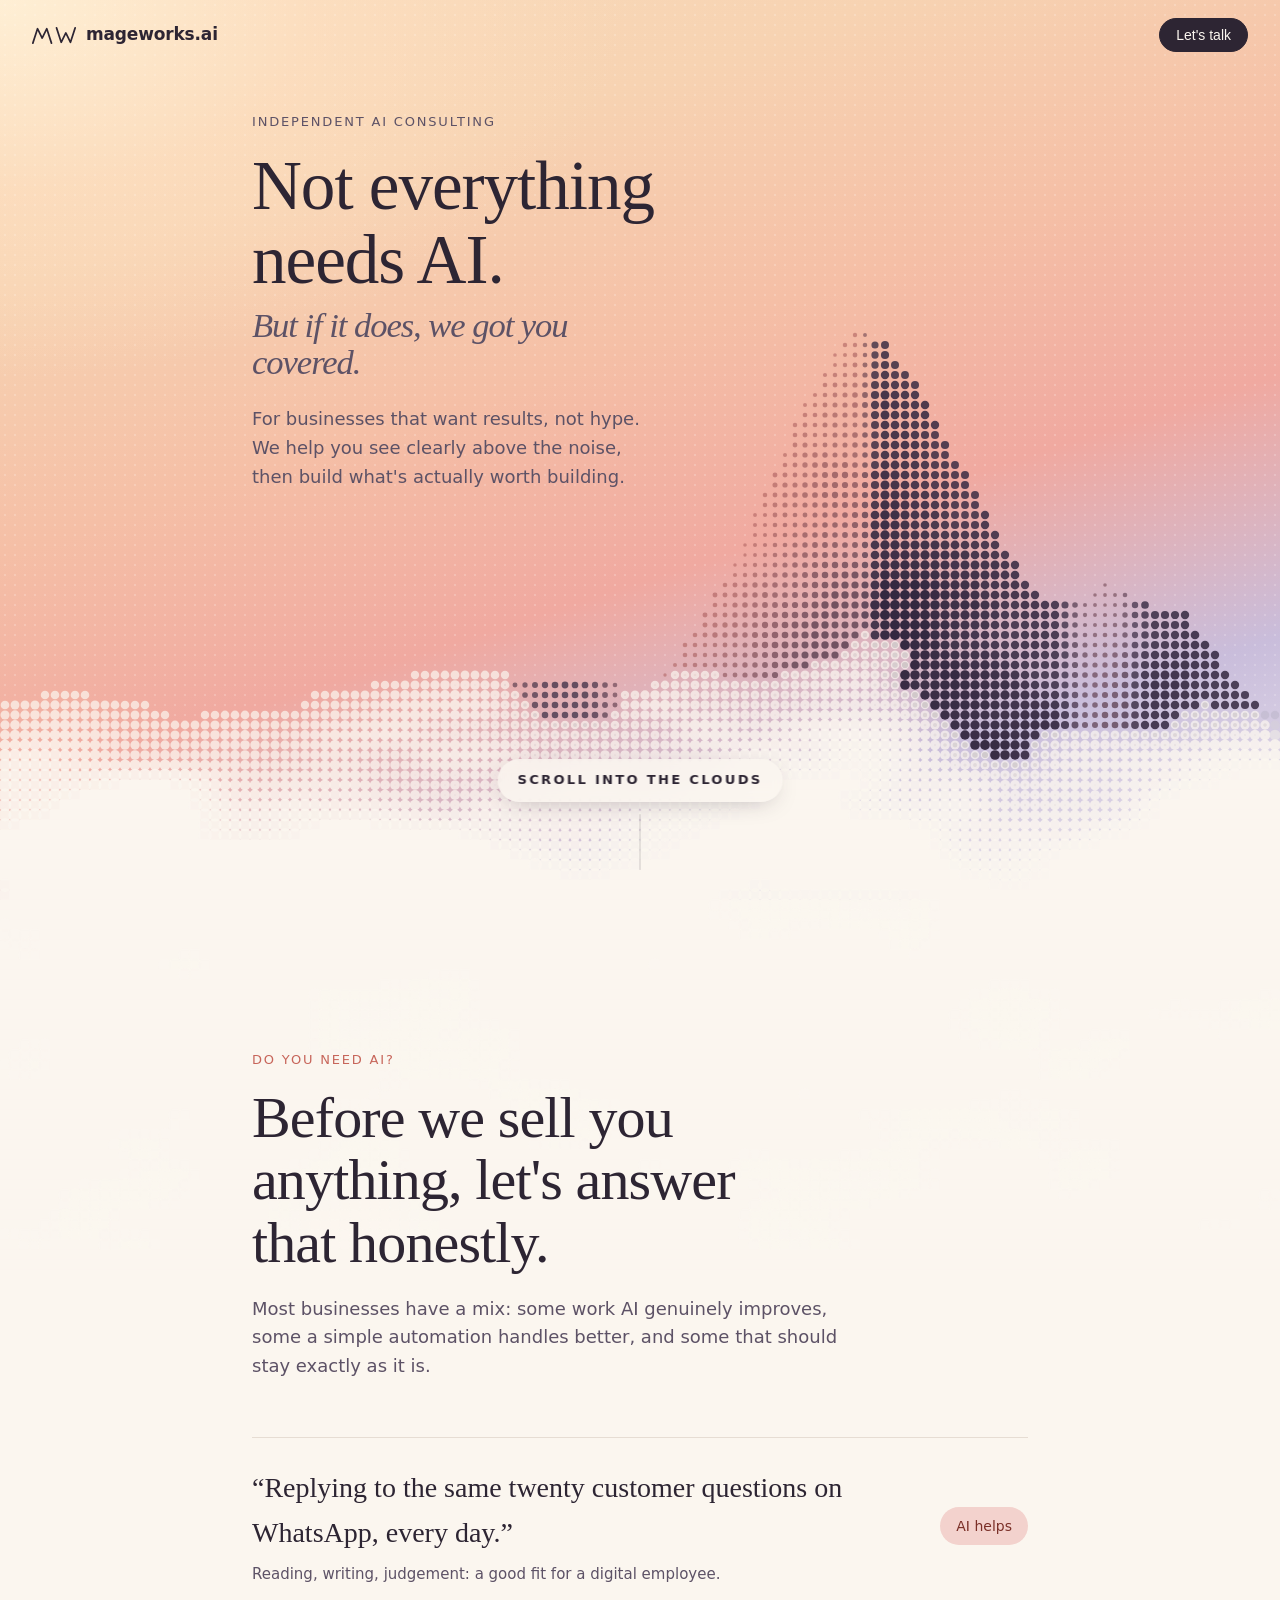
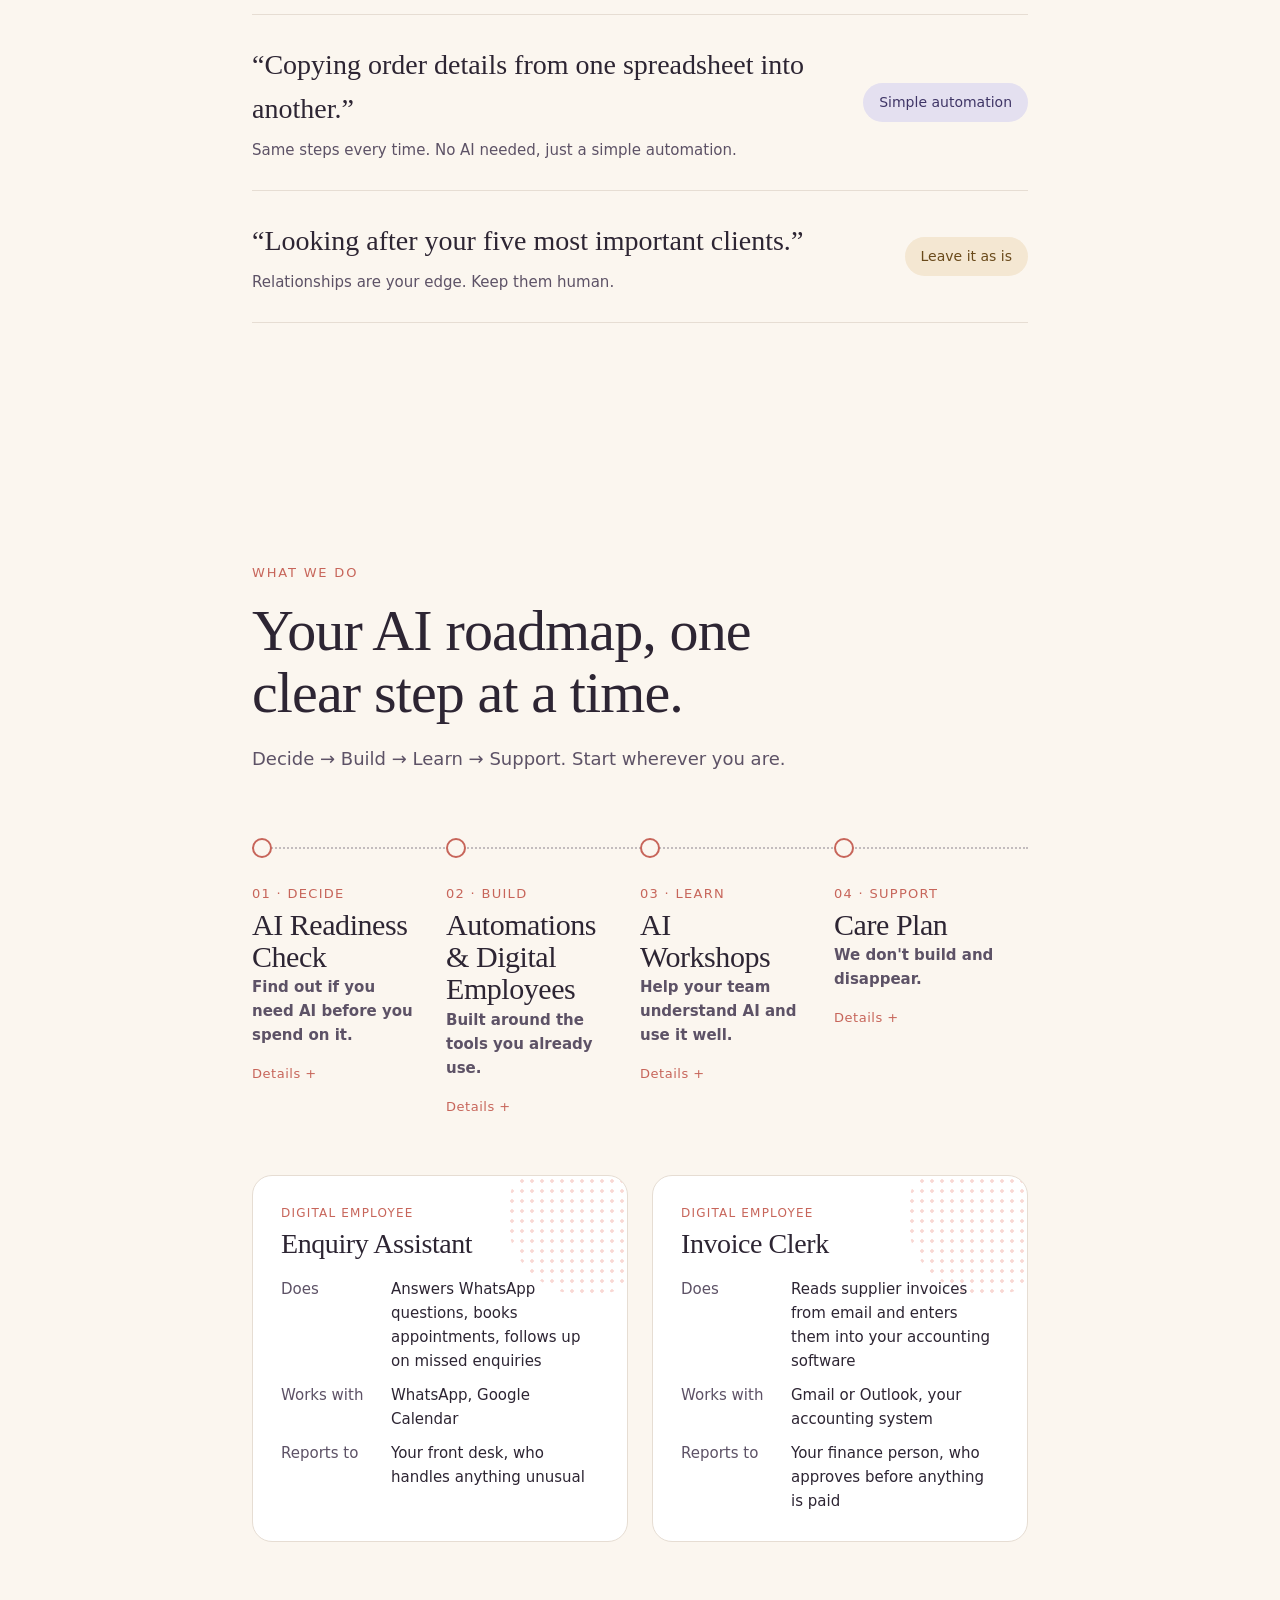
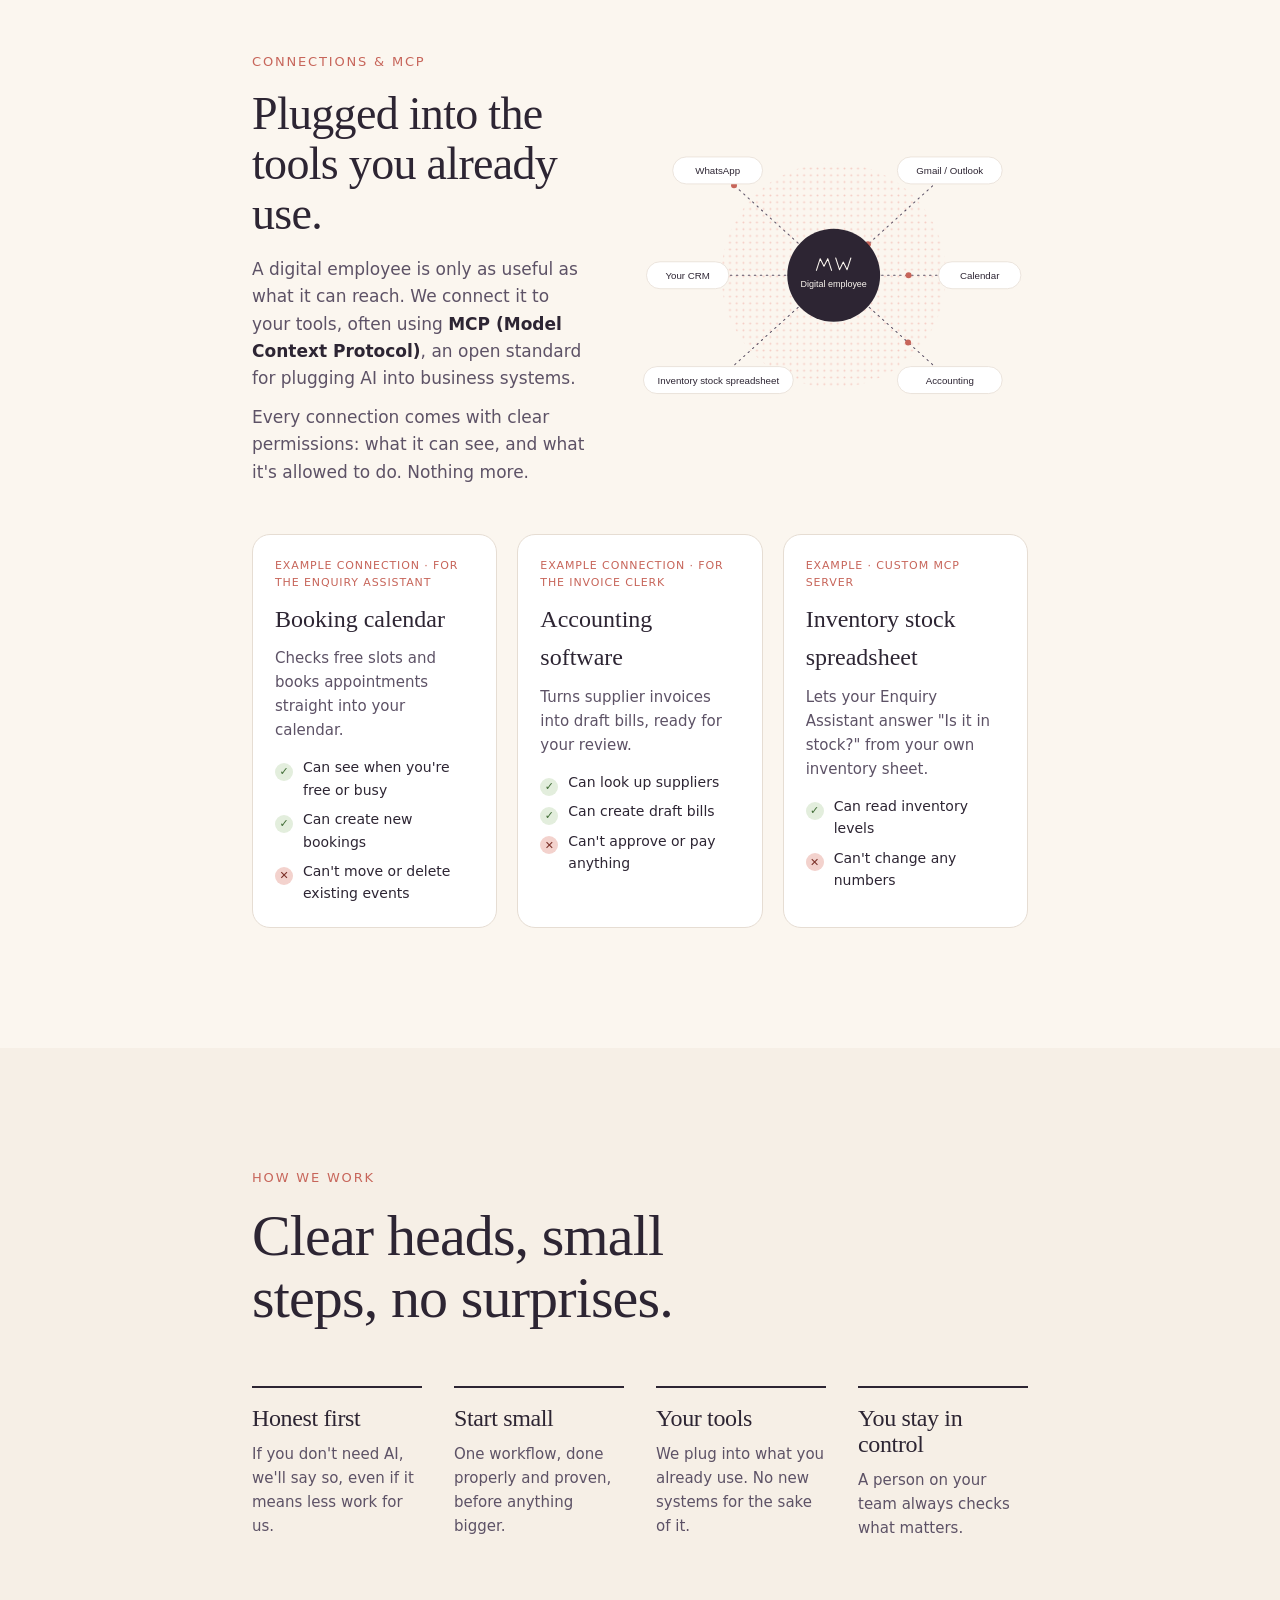
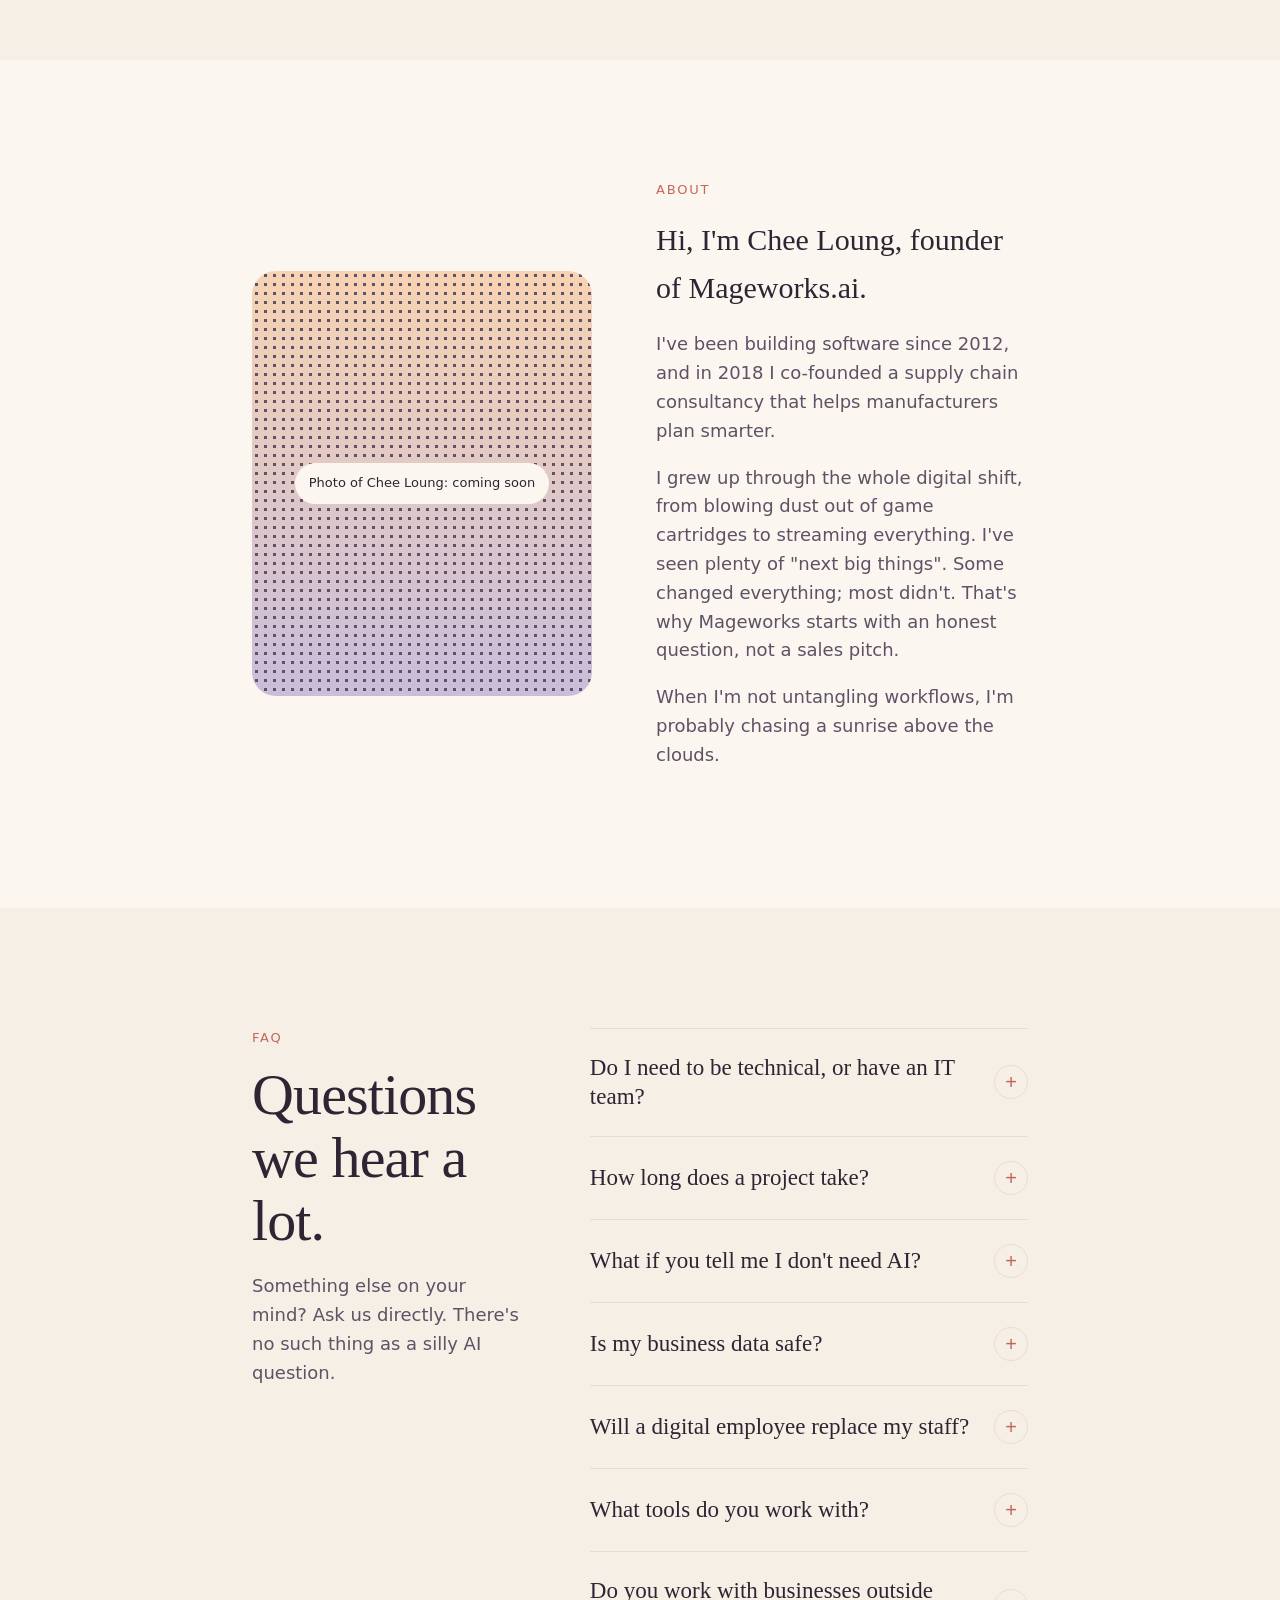
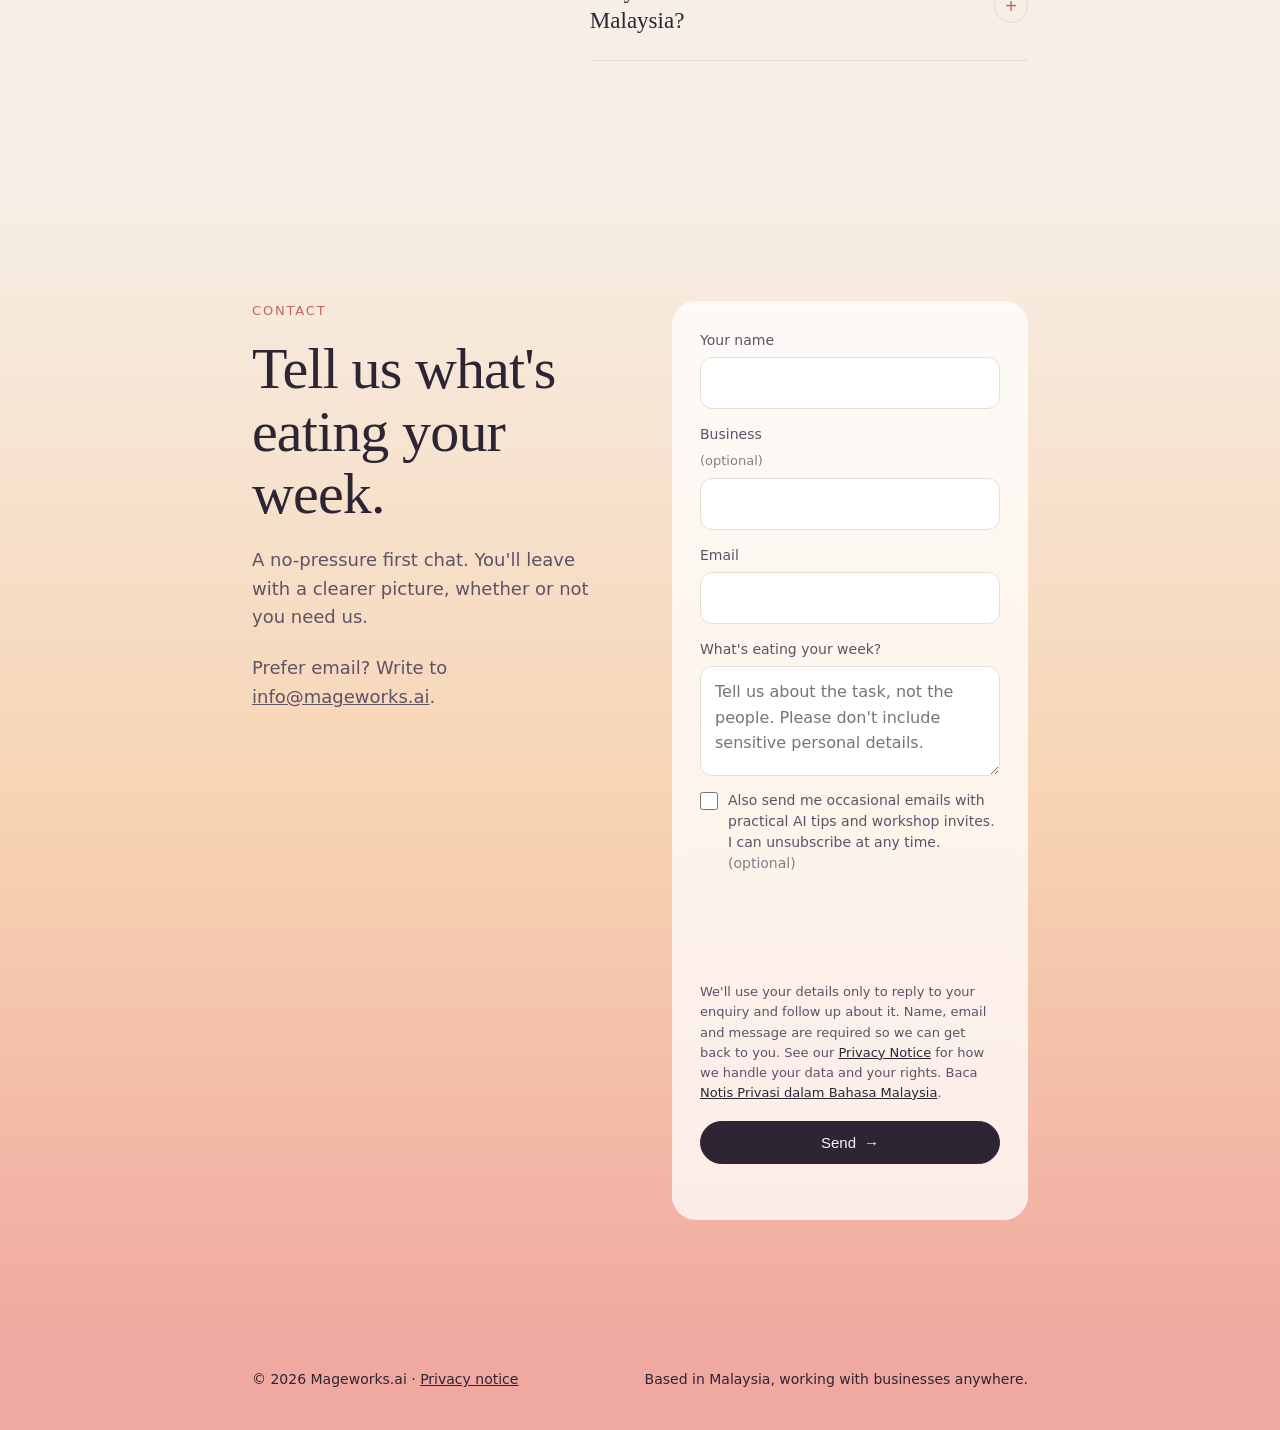
==== commit 128ee44c: "Fix: comment in loadCaptcha broke the page script Co-Authored-By: Claude Opus 5.5 <noreply@anthropic" ====
--- a/public/index.html
+++ b/public/index.html
@@ -641,7 +641,7 @@
 
   // hCaptcha is only loaded when the visitor gets near the form, so most page views contact no third party at all
   let capLoaded = false;
-  const loadCaptcha = () => { if (capLoaded) return; capLoaded = true; const sc = document.createElement('script'); sc.src = 'https://js.hcaptcha.com/1/api.js?recaptchacompat=off';   // Web3Forms requires compat mode off sc.async = true; sc.defer = true; document.head.appendChild(sc); };
+  const loadCaptcha = () => { if (capLoaded) return; capLoaded = true; const sc = document.createElement('script'); sc.src = 'https://js.hcaptcha.com/1/api.js?recaptchacompat=off'; /* Web3Forms requires compat mode off */ sc.async = true; sc.defer = true; document.head.appendChild(sc); };
   new IntersectionObserver((es, o) => { if (es[0].isIntersecting) { loadCaptcha(); o.disconnect(); } }, { rootMargin: '600px 0px' }).observe(document.getElementById('form'));
   document.getElementById('form').addEventListener('focusin', loadCaptcha, { once: true });
 
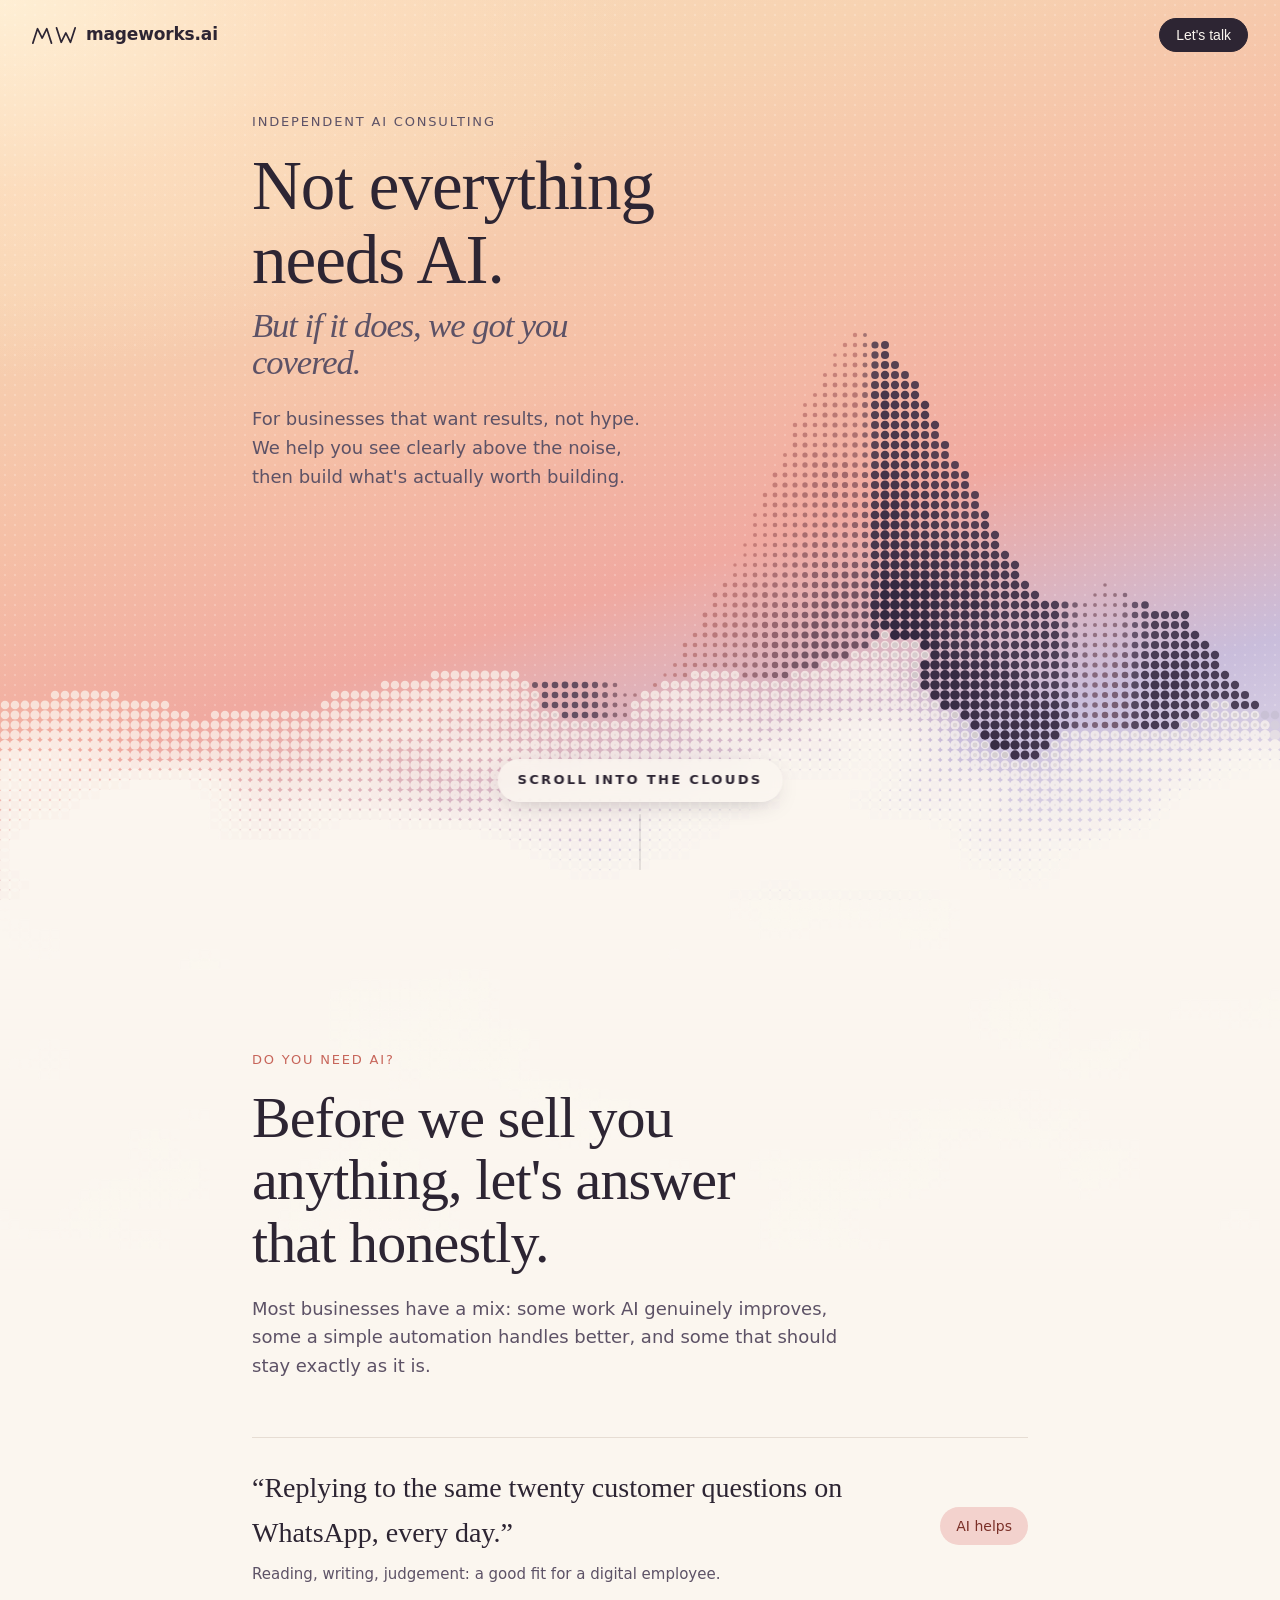
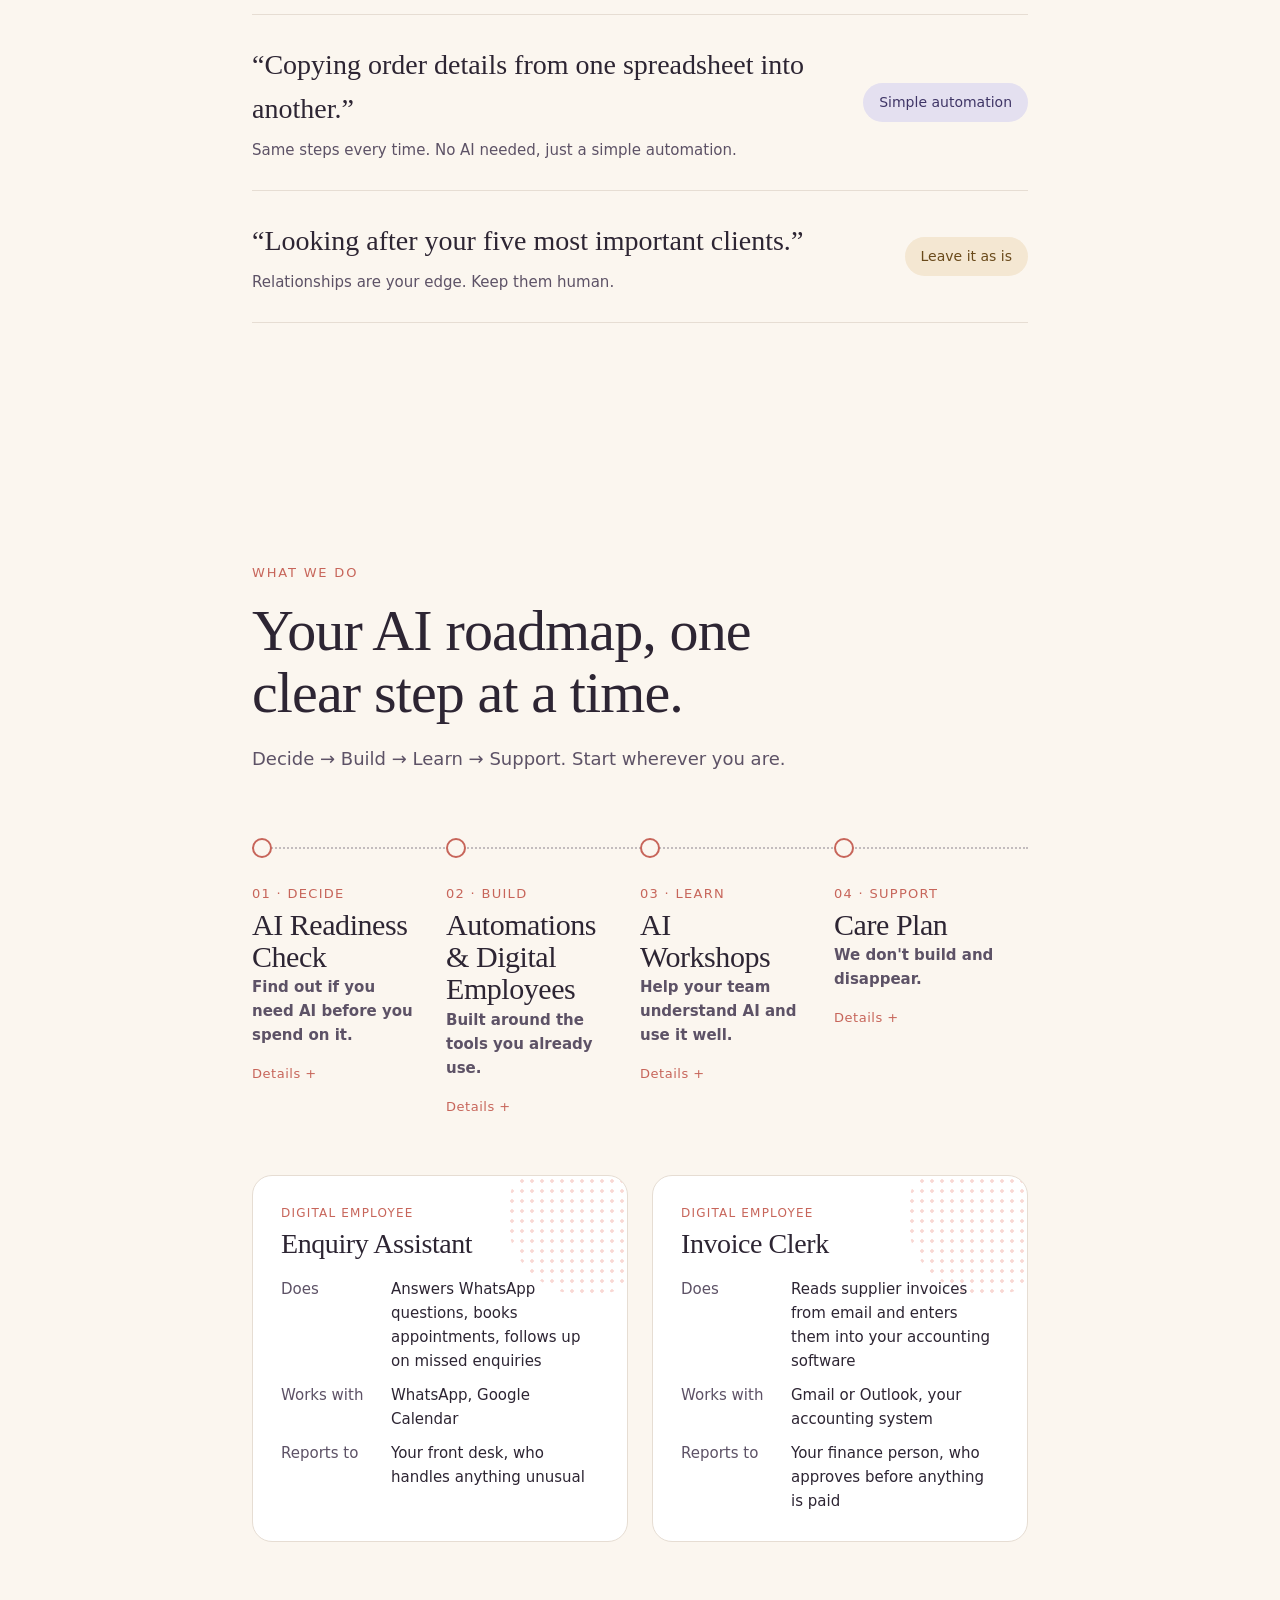
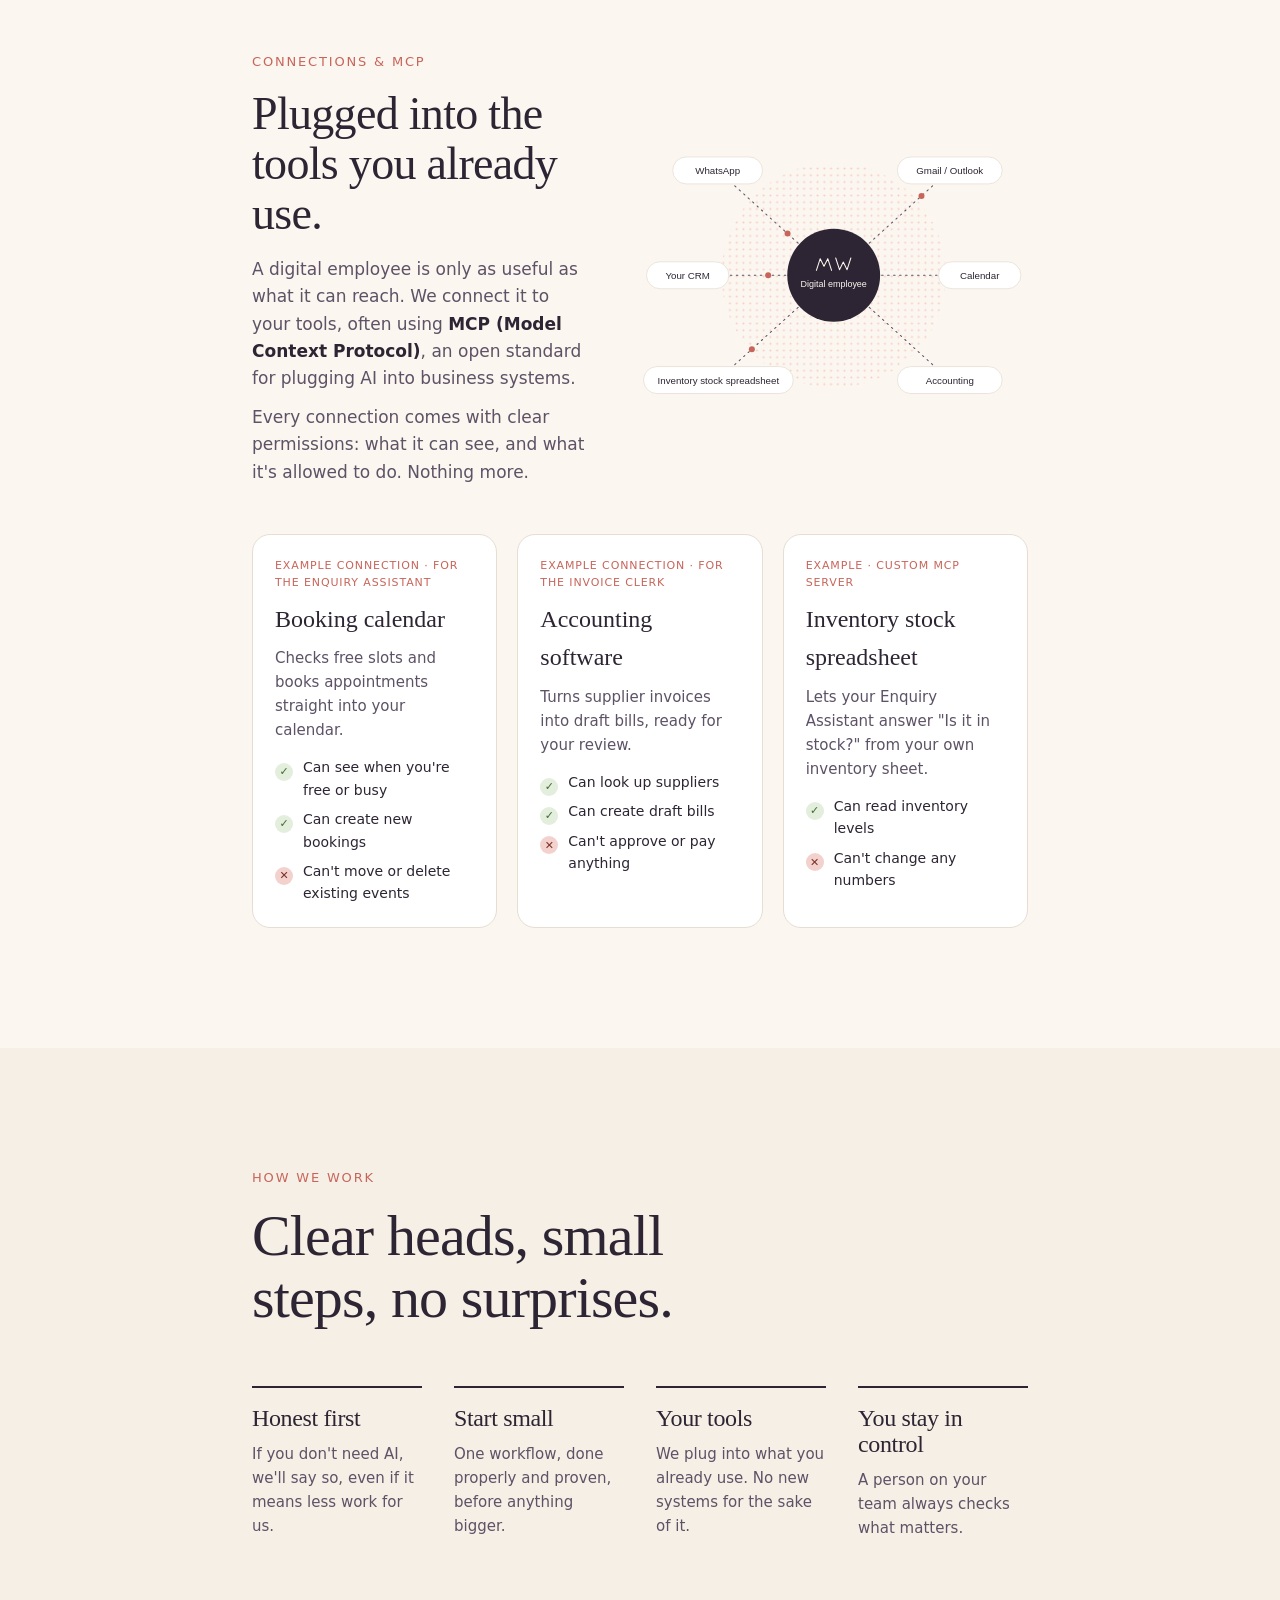
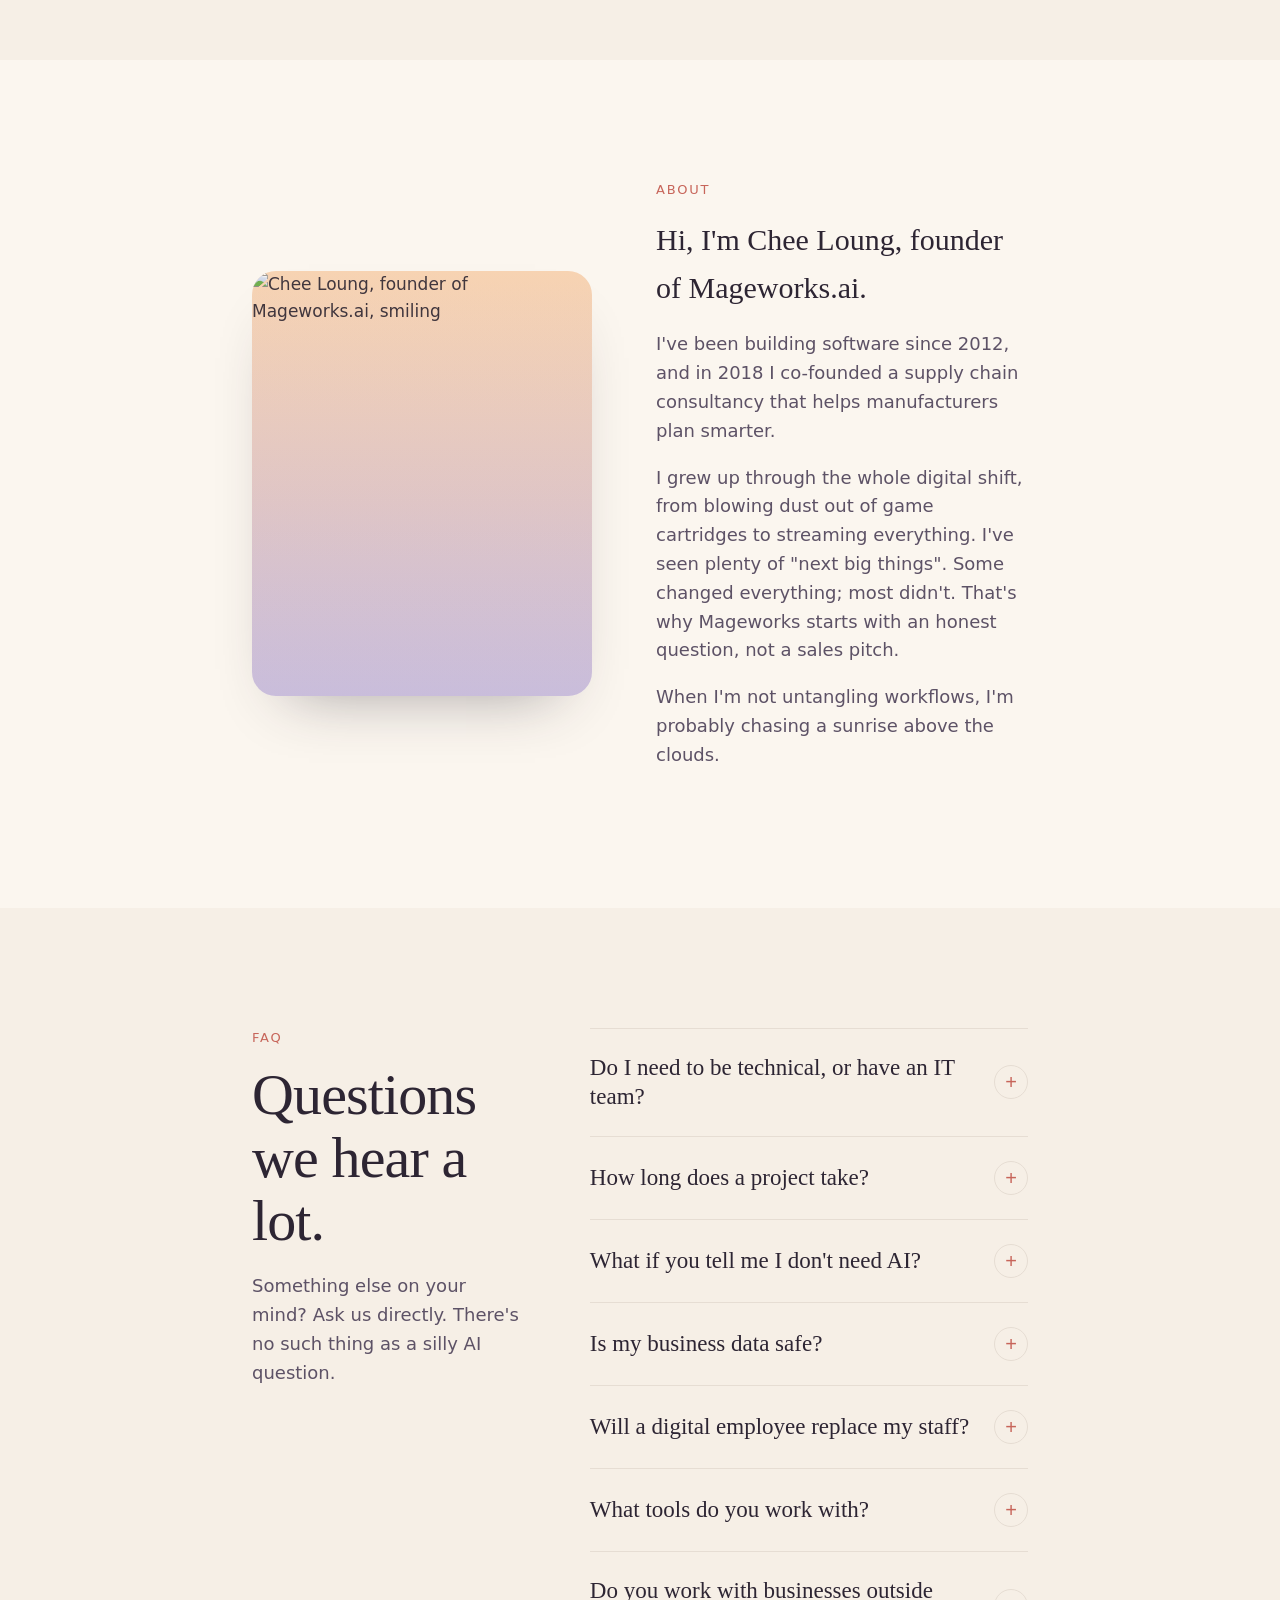
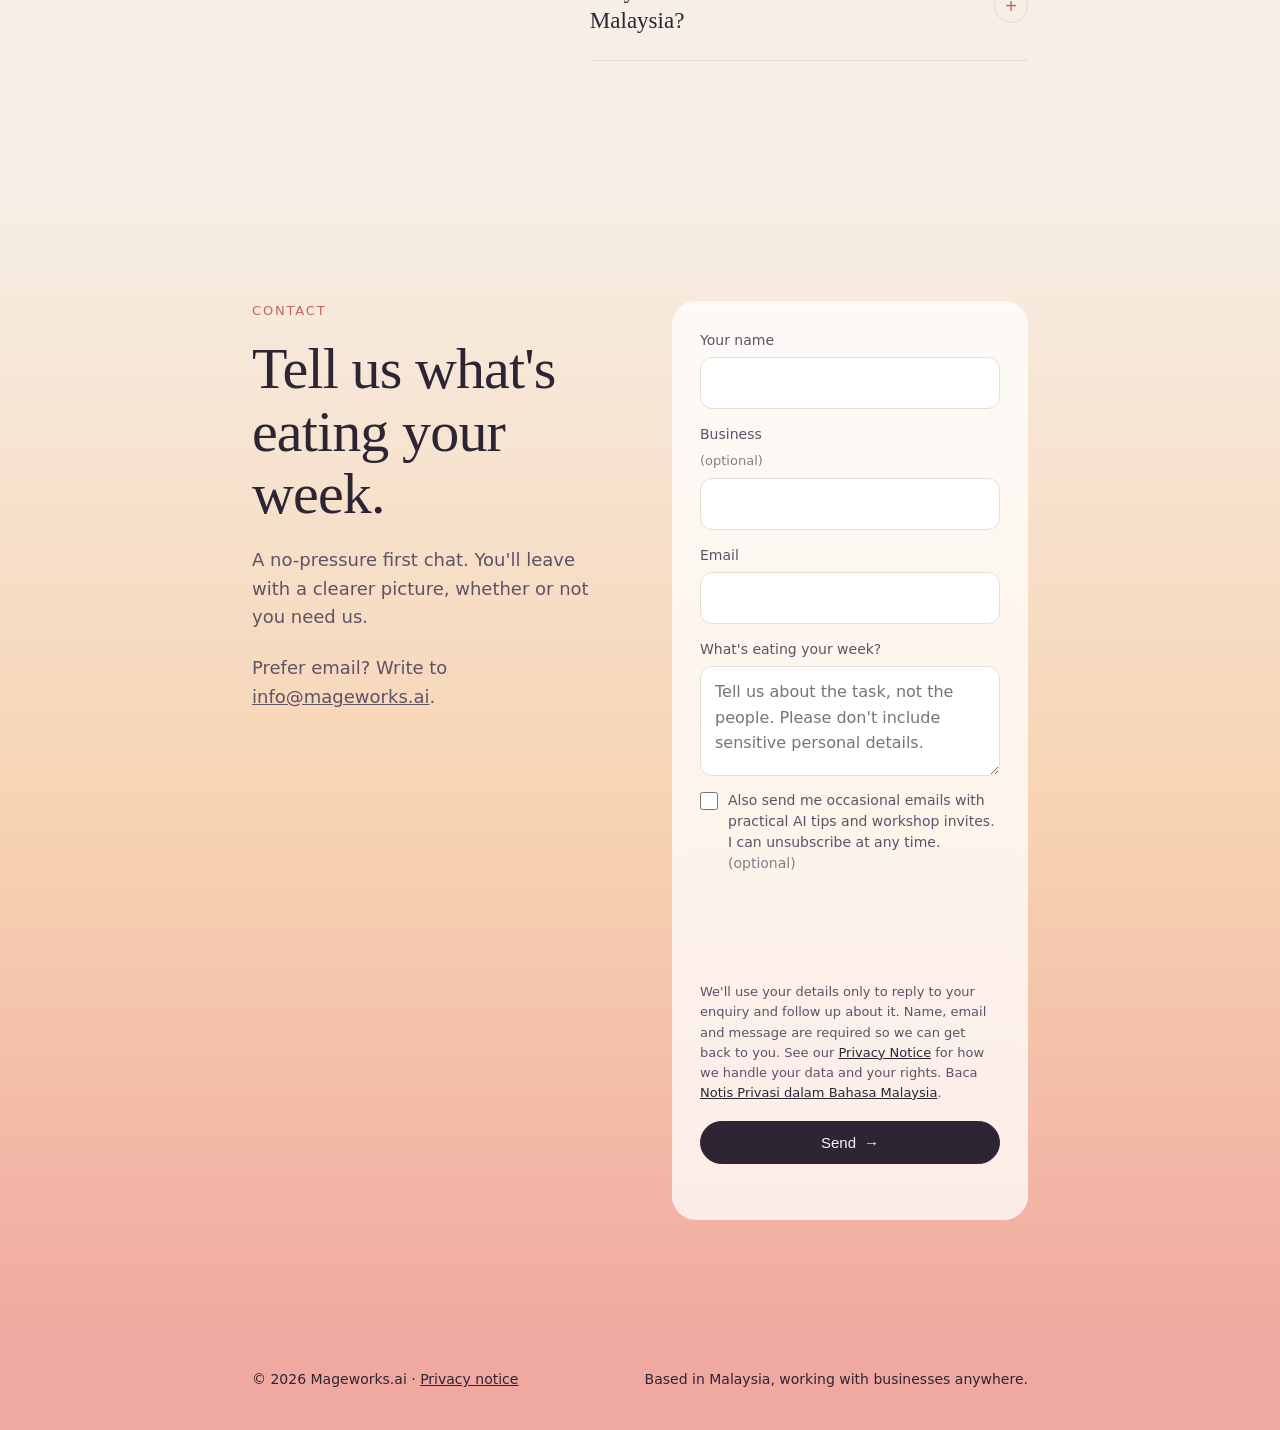
==== commit 2e6bce34: "About: founder photo (plus temporary ?photo=dots halftone option for review) Co-Authored-By: Claude " ====
--- a/public/index.html
+++ b/public/index.html
@@ -198,8 +198,11 @@
   /* About */
   .about-grid { display: grid; grid-template-columns: 340px 1fr; gap: 64px; align-items: center; }
   @media (max-width: 820px) { .about-grid { grid-template-columns: 1fr; gap: 32px; } }
-  .portrait { aspect-ratio: 4 / 5; border-radius: 24px; background: radial-gradient(circle, var(--ink-2) 1.6px, transparent 2px) 0 0 / 9px 9px, linear-gradient(180deg, var(--peach), var(--lav)); display: grid; place-items: center; text-align: center; color: var(--ink); position: relative; }
-  .portrait span { background: var(--cream); padding: 10px 14px; border-radius: 999px; font-size: 13px; }
+  .portrait { aspect-ratio: 4 / 5; border-radius: 24px; overflow: hidden; margin: 0; position: relative; background: linear-gradient(180deg, var(--peach), var(--lav)); box-shadow: 0 30px 60px -36px rgba(45,37,51,.45); }
+  .portrait img { width: 100%; height: 100%; object-fit: cover; display: block; }
+  .portrait.photo img { filter: saturate(.92) sepia(.06); }
+  /* soft dusk wash so the photo sits in the site's palette */
+  .portrait.photo::after { content: ""; position: absolute; inset: 0; background: linear-gradient(180deg, rgba(247,211,178,.10), rgba(240,169,160,.06) 55%, rgba(201,189,219,.22)); pointer-events: none; }
   .about p { color: var(--ink-2); font-size: 18px; max-width: 54ch; }
   .about p.hi { font-family: "Fraunces", serif; font-size: 30px; color: var(--ink); margin: 0 0 16px; }
 
@@ -386,7 +389,9 @@
 
 <section class="about" id="about">
   <div class="wrap about-grid">
-    <div class="portrait reveal"><span>Photo of Chee Loung: coming soon</span></div>
+    <figure class="portrait photo reveal" id="portrait">
+      <picture><source srcset="/assets/img/chee-loung.webp" type="image/webp"><img src="/assets/img/chee-loung.jpg" alt="Chee Loung, founder of Mageworks.ai, smiling" width="960" height="1200" loading="lazy" decoding="async"></picture>
+    </figure>
     <div class="reveal">
       <div class="kicker">About</div>
       <p class="hi">Hi, I'm Chee Loung, founder of Mageworks.ai.</p>
@@ -638,6 +643,12 @@
   // Reveal
   const rio = new IntersectionObserver(es => es.forEach(e => { if (e.isIntersecting) { e.target.classList.add('in'); rio.unobserve(e.target); } }), { threshold: 0.15 });
   document.querySelectorAll('.reveal').forEach((el, i) => { el.style.transitionDelay = (i % 4) * 80 + 'ms'; rio.observe(el); });
+
+  // TEMPORARY for review: ?photo=dots shows the halftone portrait
+  if (new URLSearchParams(location.search).get('photo') === 'dots') {
+    const fig = document.getElementById('portrait'); fig.classList.remove('photo');
+    fig.innerHTML = '<img src="/assets/img/chee-loung-dots.webp" alt="Chee Loung, founder of Mageworks.ai, smiling" width="960" height="1200" loading="lazy" decoding="async">';
+  }
 
   // hCaptcha is only loaded when the visitor gets near the form, so most page views contact no third party at all
   let capLoaded = false;
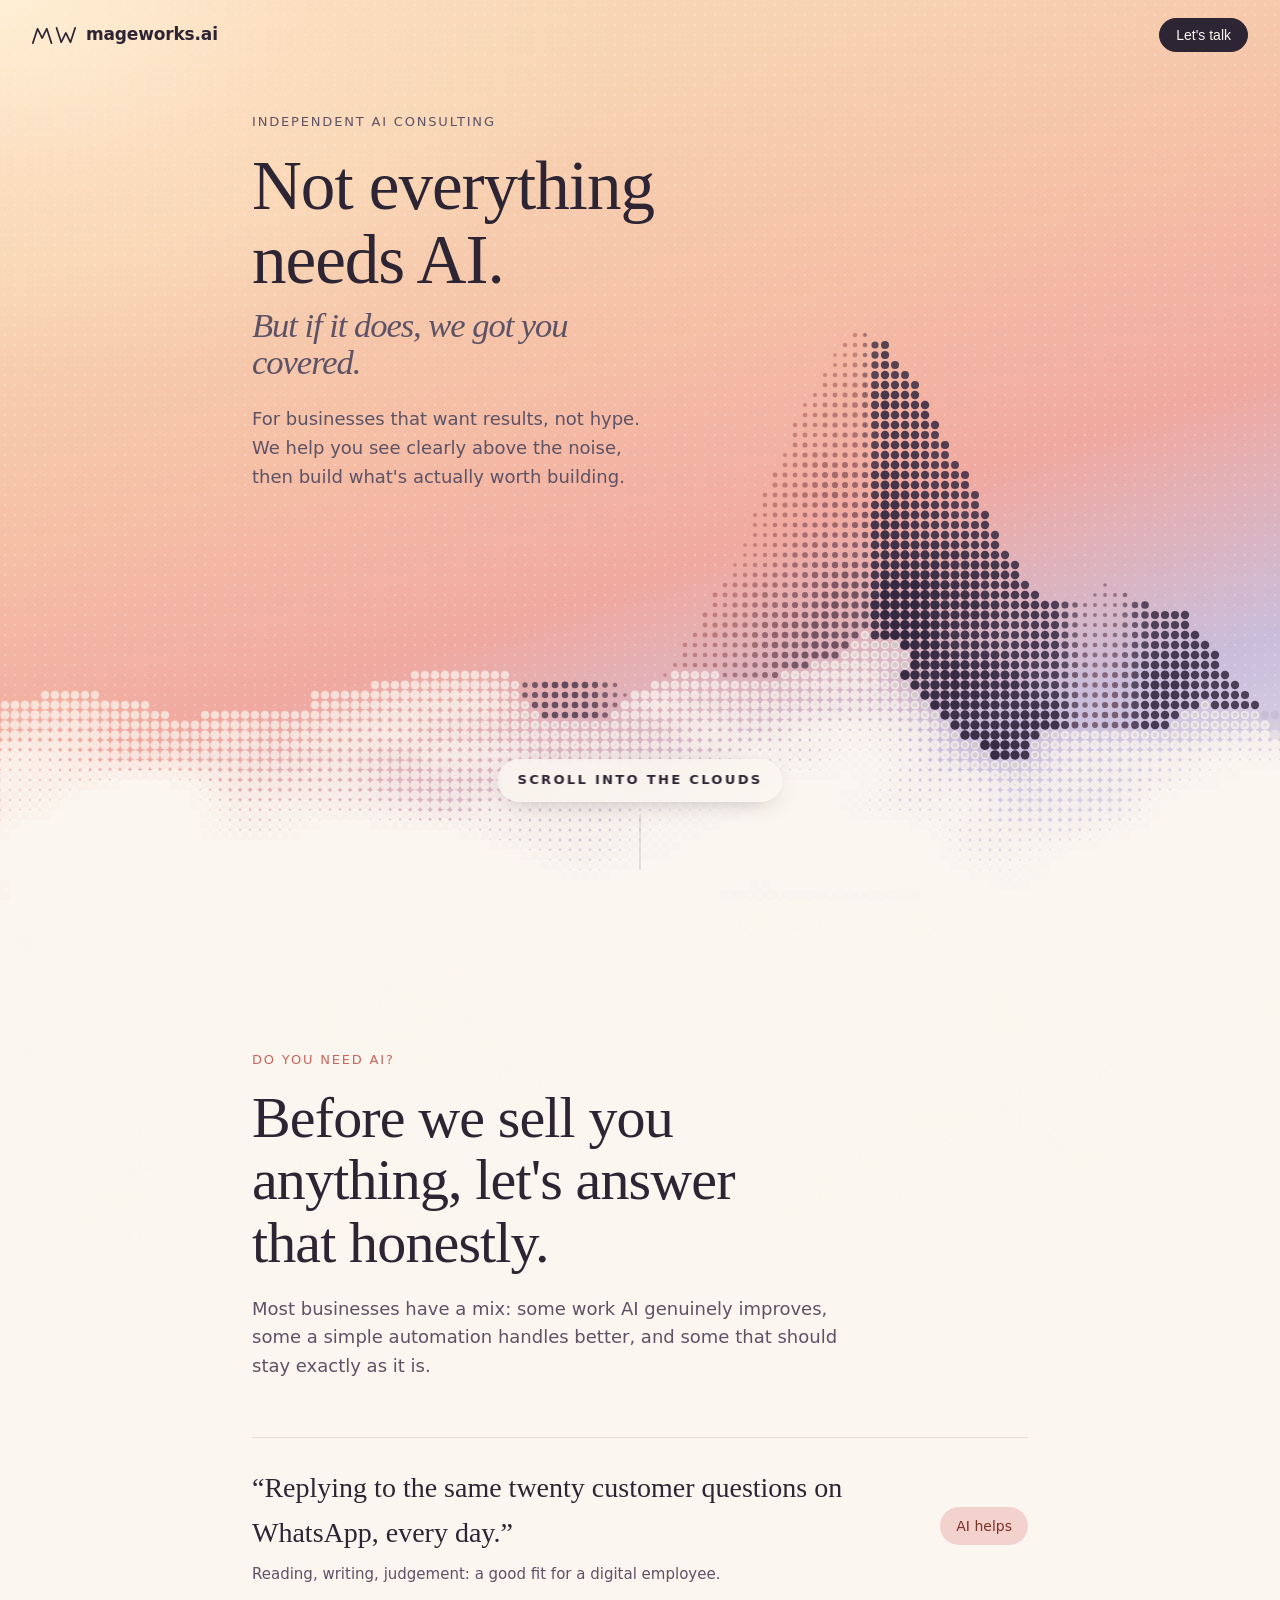
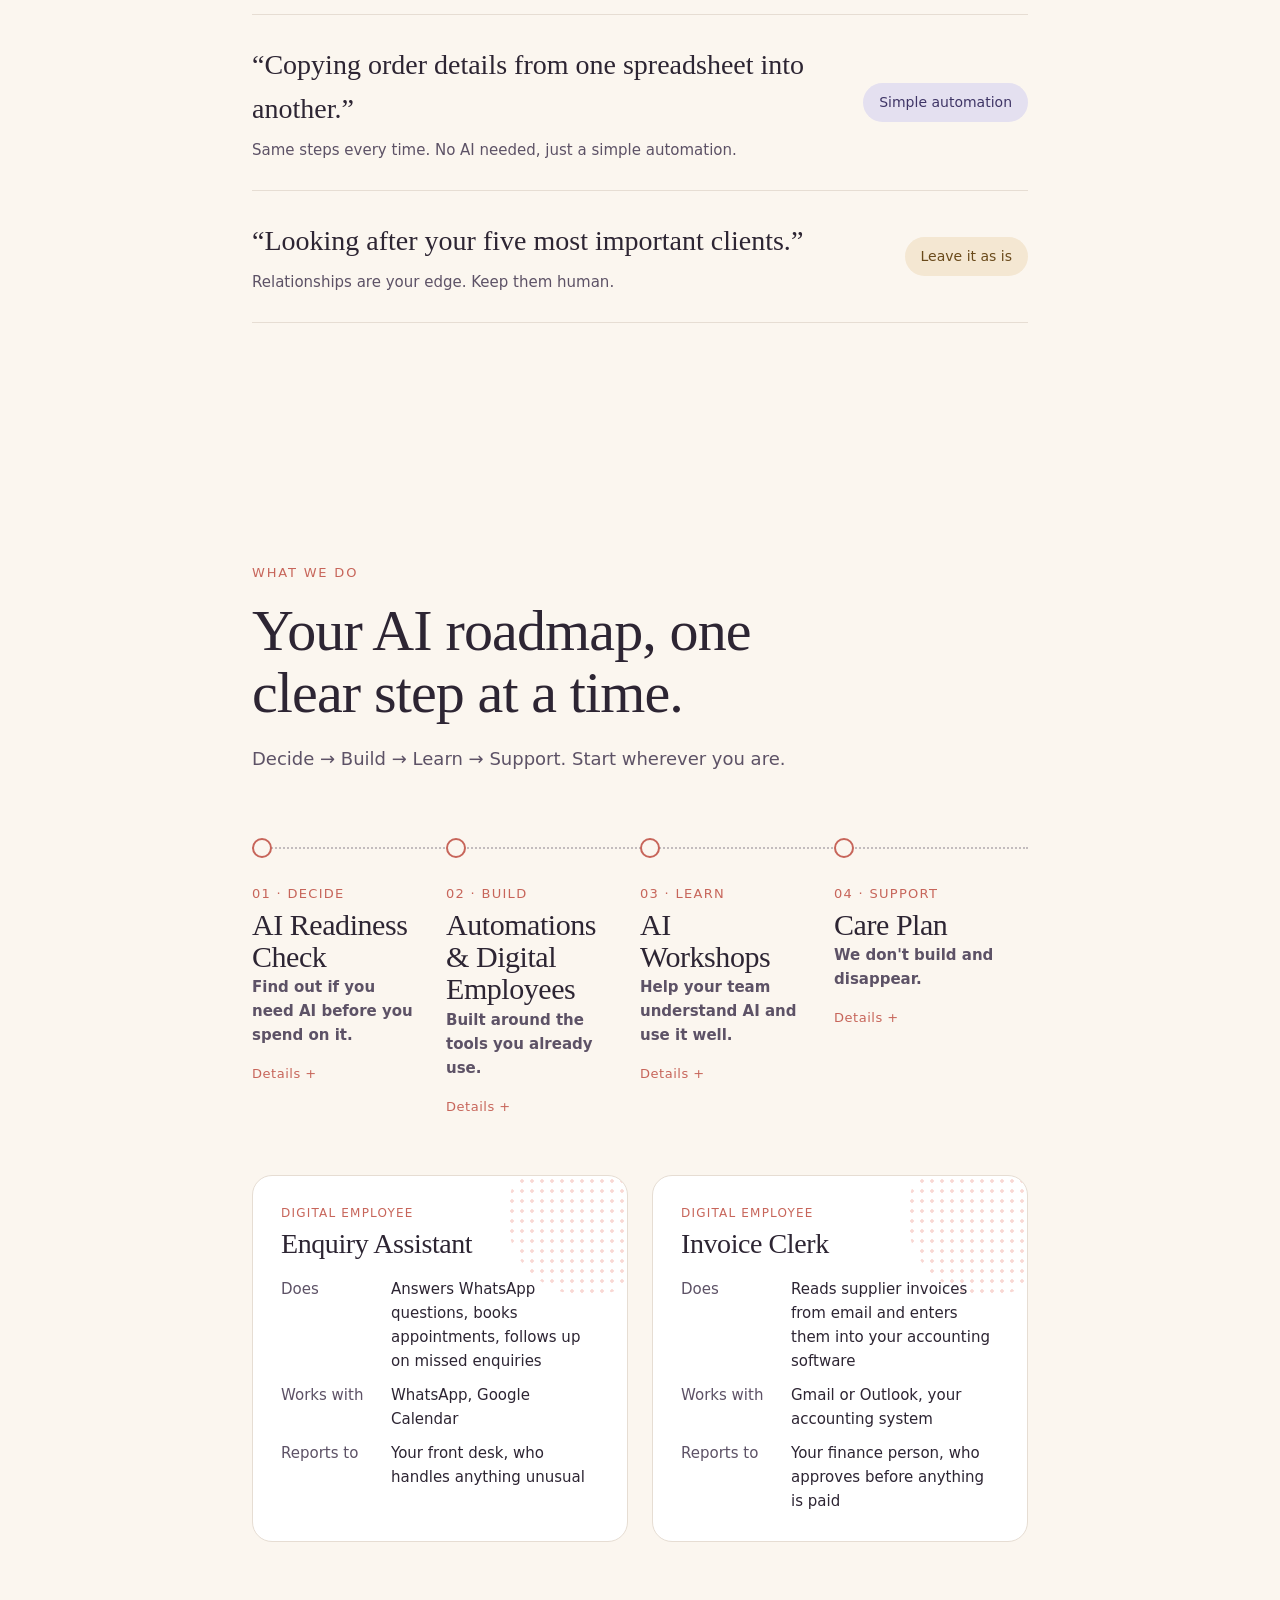
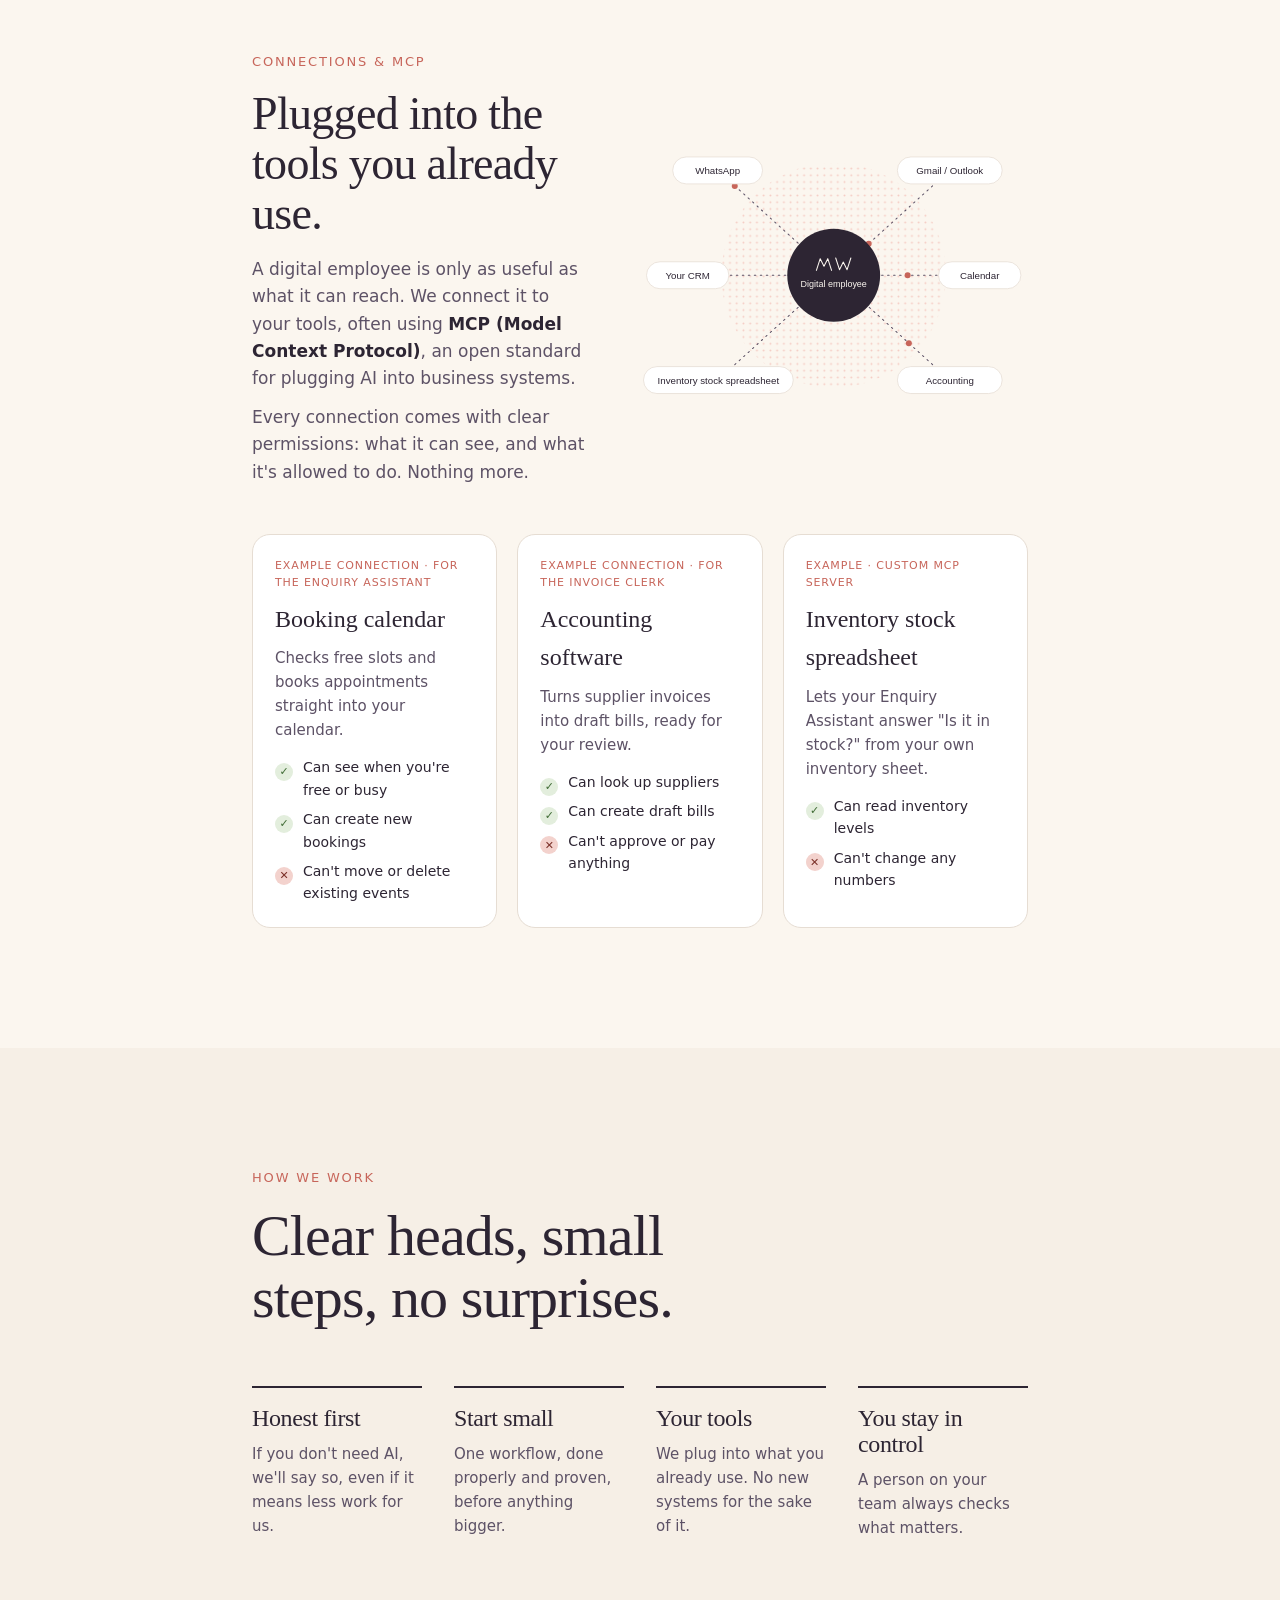
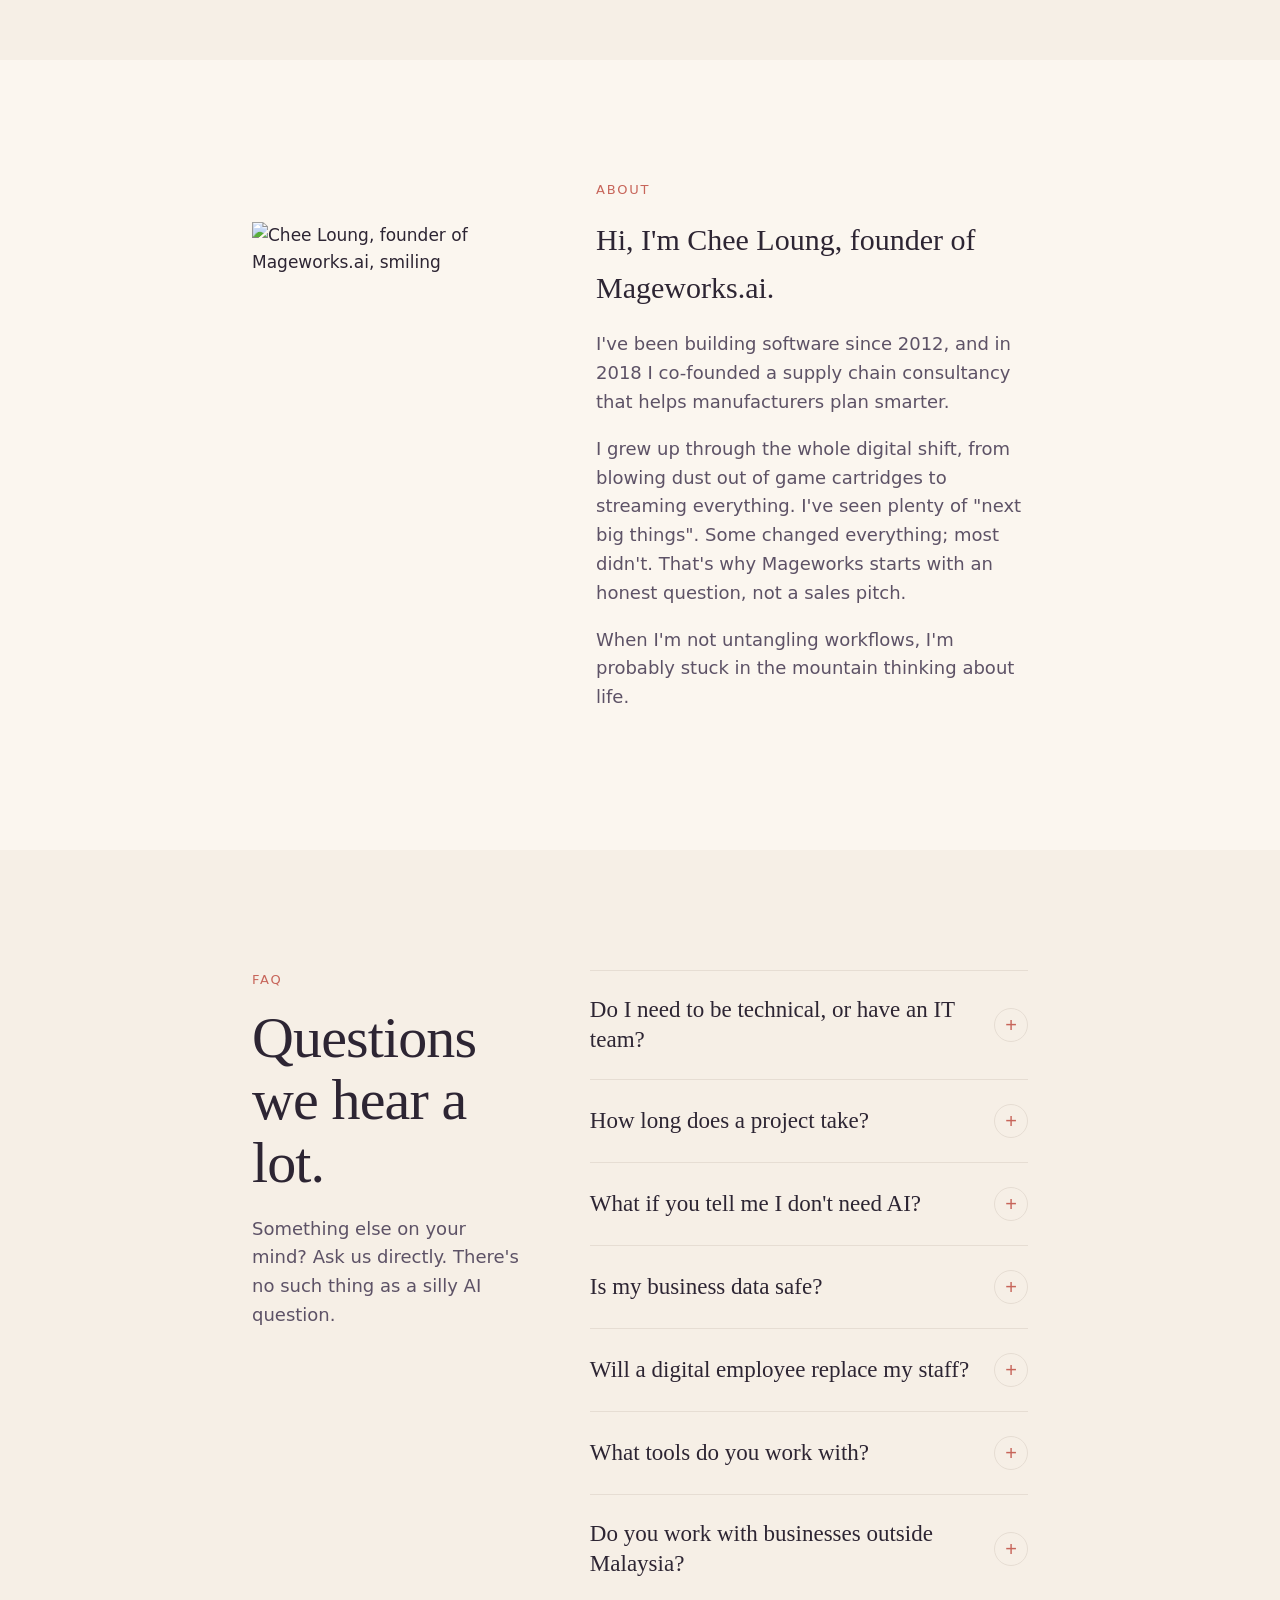
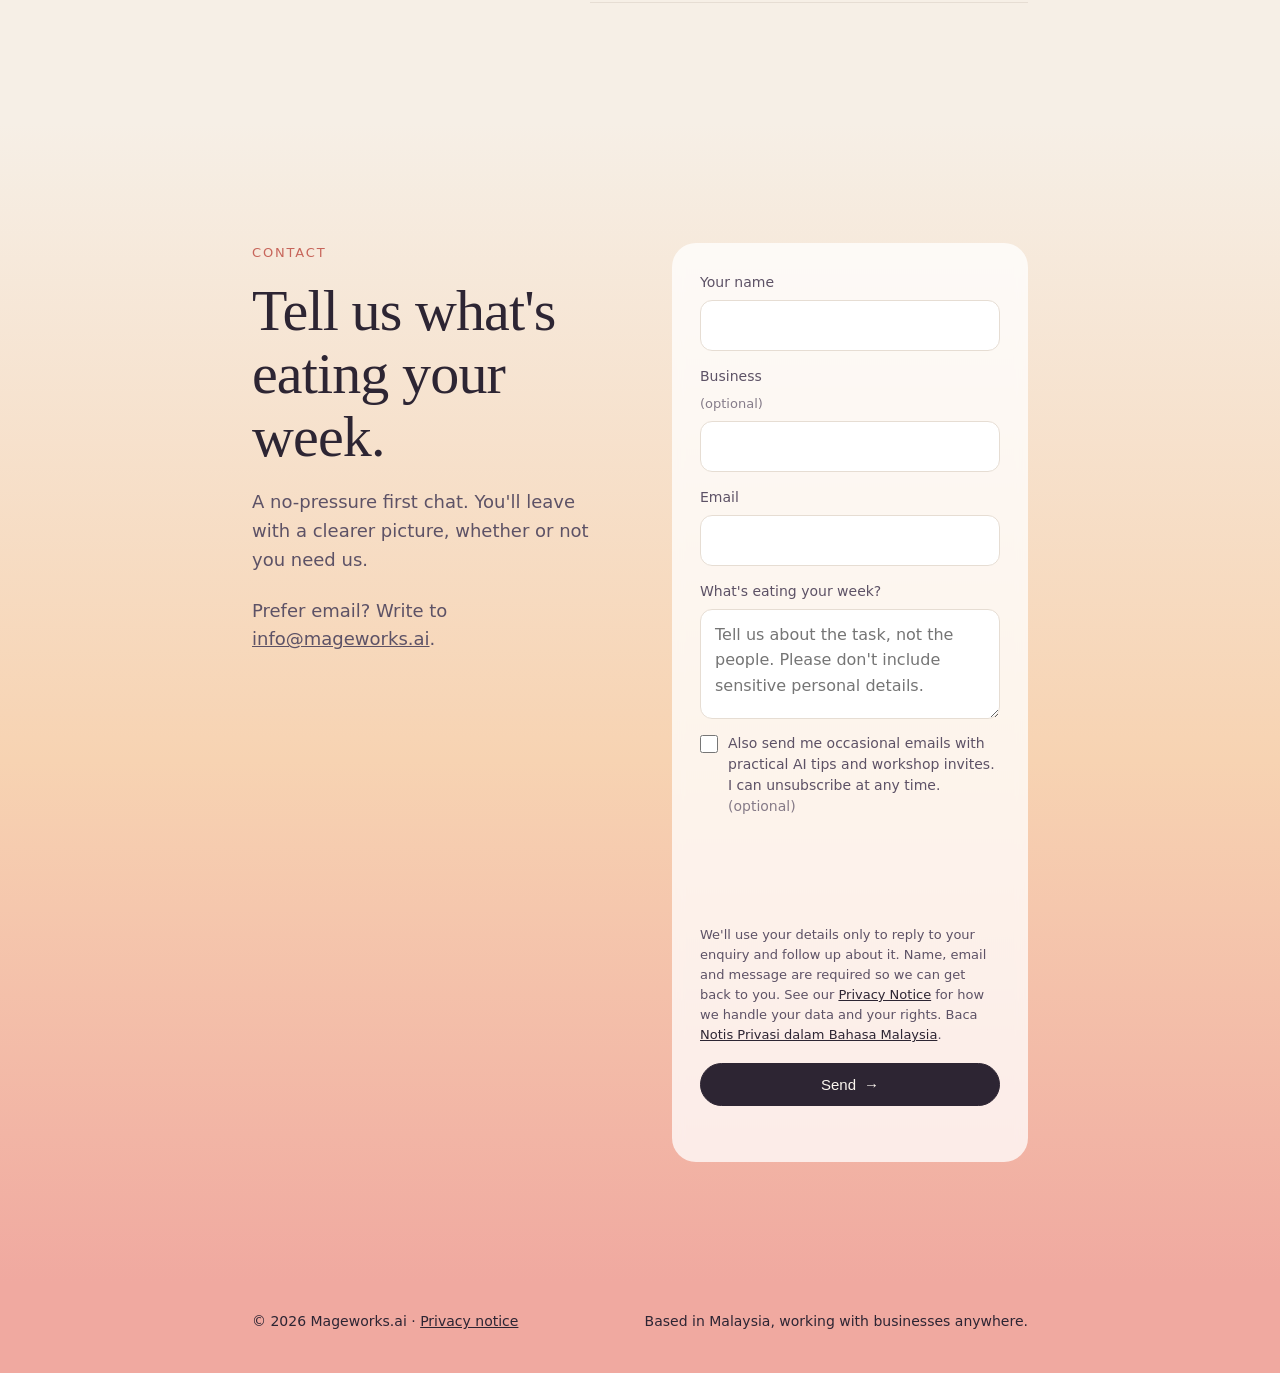
==== commit 6d26f6d2: "About: cut-out founder photo (style 7c), new closing line, remove temporary photo switch Co-Authored" ====
--- a/public/index.html
+++ b/public/index.html
@@ -196,13 +196,11 @@
   @media (max-width: 560px) { .principles { grid-template-columns: 1fr; } }
 
   /* About */
-  .about-grid { display: grid; grid-template-columns: 340px 1fr; gap: 64px; align-items: center; }
+  .about-grid { display: grid; grid-template-columns: 280px 1fr; gap: 64px; align-items: center; }
   @media (max-width: 820px) { .about-grid { grid-template-columns: 1fr; gap: 32px; } }
-  .portrait { aspect-ratio: 4 / 5; border-radius: 24px; overflow: hidden; margin: 0; position: relative; background: linear-gradient(180deg, var(--peach), var(--lav)); box-shadow: 0 30px 60px -36px rgba(45,37,51,.45); }
-  .portrait img { width: 100%; height: 100%; object-fit: cover; display: block; }
-  .portrait.photo img { filter: saturate(.92) sepia(.06); }
-  /* soft dusk wash so the photo sits in the site's palette */
-  .portrait.photo::after { content: ""; position: absolute; inset: 0; background: linear-gradient(180deg, rgba(247,211,178,.10), rgba(240,169,160,.06) 55%, rgba(201,189,219,.22)); pointer-events: none; }
+  .portrait { margin: 0; }
+  .portrait img { width: 100%; height: auto; display: block; }
+  @media (max-width: 820px) { .portrait { max-width: 240px; } }
   .about p { color: var(--ink-2); font-size: 18px; max-width: 54ch; }
   .about p.hi { font-family: "Fraunces", serif; font-size: 30px; color: var(--ink); margin: 0 0 16px; }
 
@@ -389,15 +387,13 @@
 
 <section class="about" id="about">
   <div class="wrap about-grid">
-    <figure class="portrait photo reveal" id="portrait">
-      <picture><source srcset="/assets/img/chee-loung.webp" type="image/webp"><img src="/assets/img/chee-loung.jpg" alt="Chee Loung, founder of Mageworks.ai, smiling" width="960" height="1200" loading="lazy" decoding="async"></picture>
-    </figure>
+    <figure class="portrait reveal"><img src="/assets/img/chee-loung.webp" alt="Chee Loung, founder of Mageworks.ai, smiling" width="773" height="1284" loading="lazy" decoding="async"></figure>
     <div class="reveal">
       <div class="kicker">About</div>
       <p class="hi">Hi, I'm Chee Loung, founder of Mageworks.ai.</p>
       <p>I've been building software since 2012, and in 2018 I co-founded a supply chain consultancy that helps manufacturers plan smarter.</p>
       <p>I grew up through the whole digital shift, from blowing dust out of game cartridges to streaming everything. I've seen plenty of "next big things". Some changed everything; most didn't. That's why Mageworks starts with an honest question, not a sales pitch.</p>
-      <p>When I'm not untangling workflows, I'm probably chasing a sunrise above the clouds.</p>
+      <p>When I'm not untangling workflows, I'm probably stuck in the mountain thinking about life.</p>
     </div>
   </div>
 </section>
@@ -643,12 +639,6 @@
   // Reveal
   const rio = new IntersectionObserver(es => es.forEach(e => { if (e.isIntersecting) { e.target.classList.add('in'); rio.unobserve(e.target); } }), { threshold: 0.15 });
   document.querySelectorAll('.reveal').forEach((el, i) => { el.style.transitionDelay = (i % 4) * 80 + 'ms'; rio.observe(el); });
-
-  // TEMPORARY for review: ?photo=dots shows the halftone portrait
-  if (new URLSearchParams(location.search).get('photo') === 'dots') {
-    const fig = document.getElementById('portrait'); fig.classList.remove('photo');
-    fig.innerHTML = '<img src="/assets/img/chee-loung-dots.webp" alt="Chee Loung, founder of Mageworks.ai, smiling" width="960" height="1200" loading="lazy" decoding="async">';
-  }
 
   // hCaptcha is only loaded when the visitor gets near the form, so most page views contact no third party at all
   let capLoaded = false;
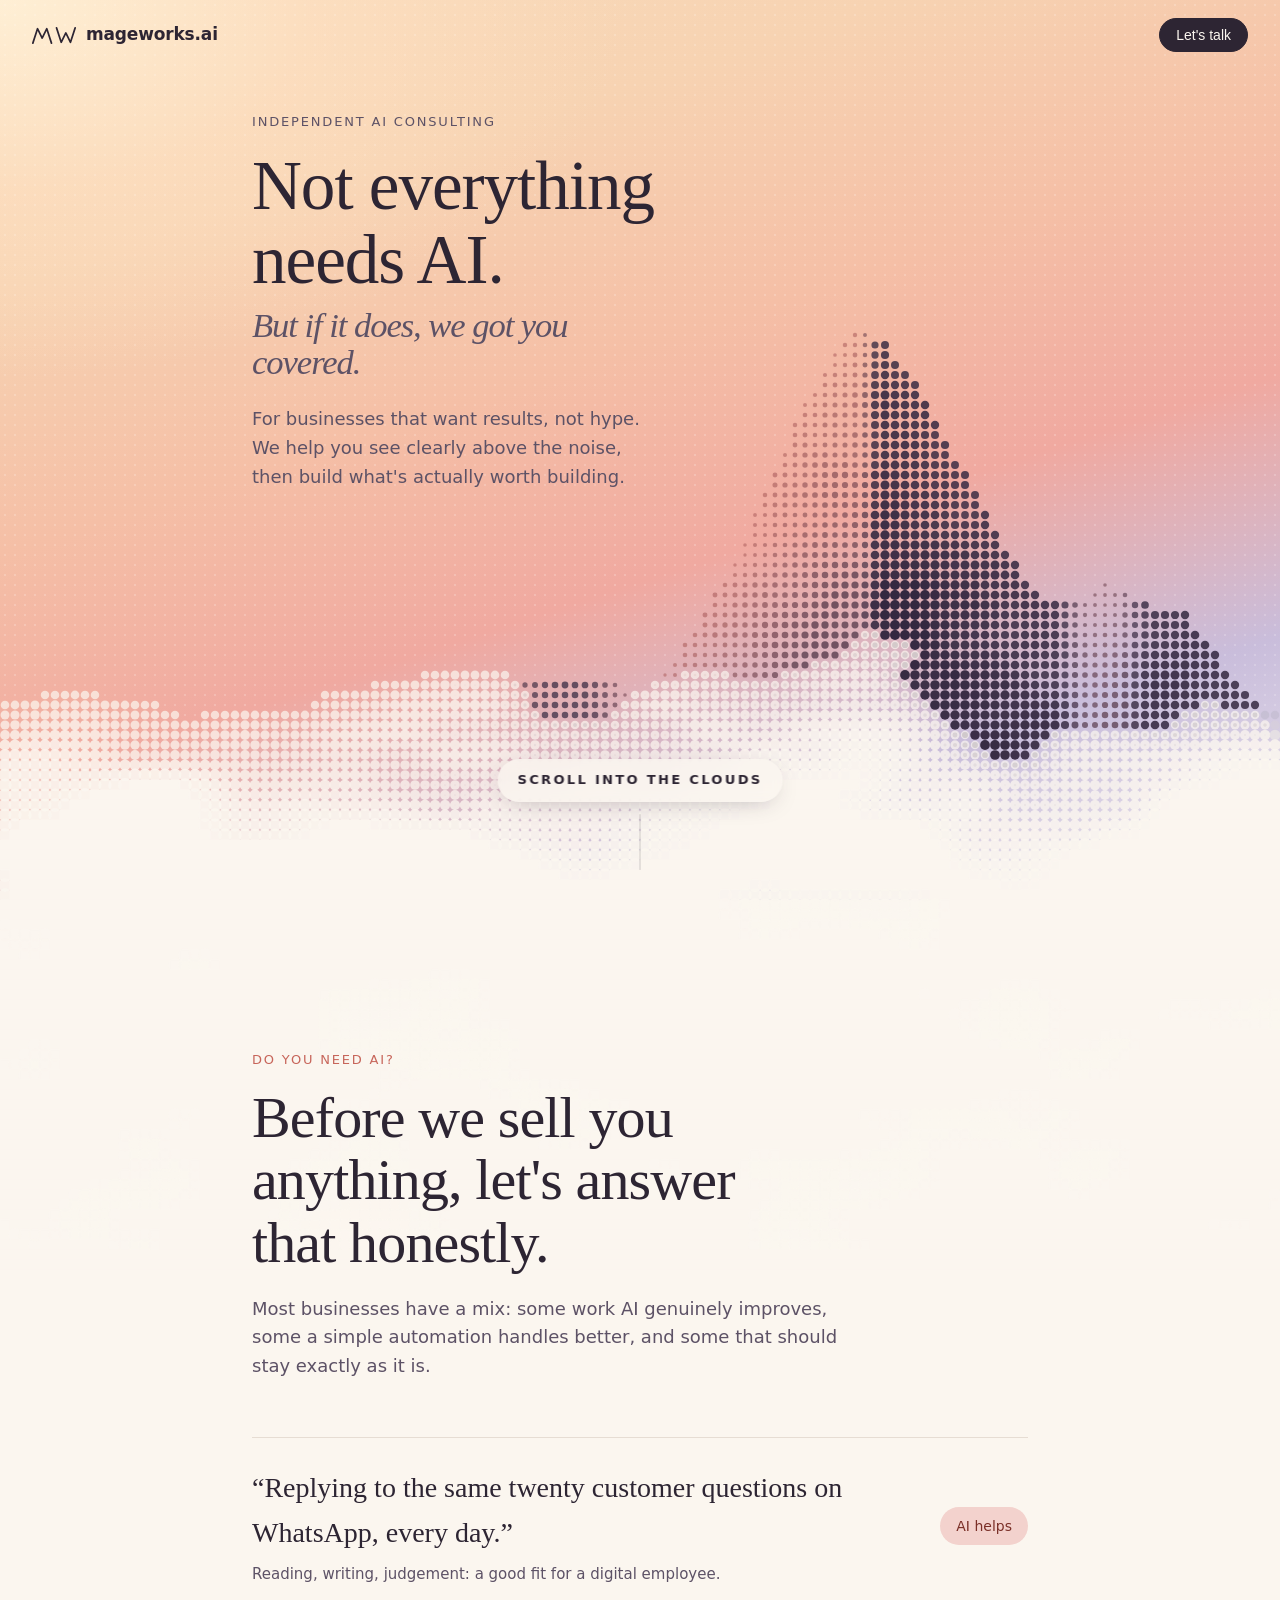
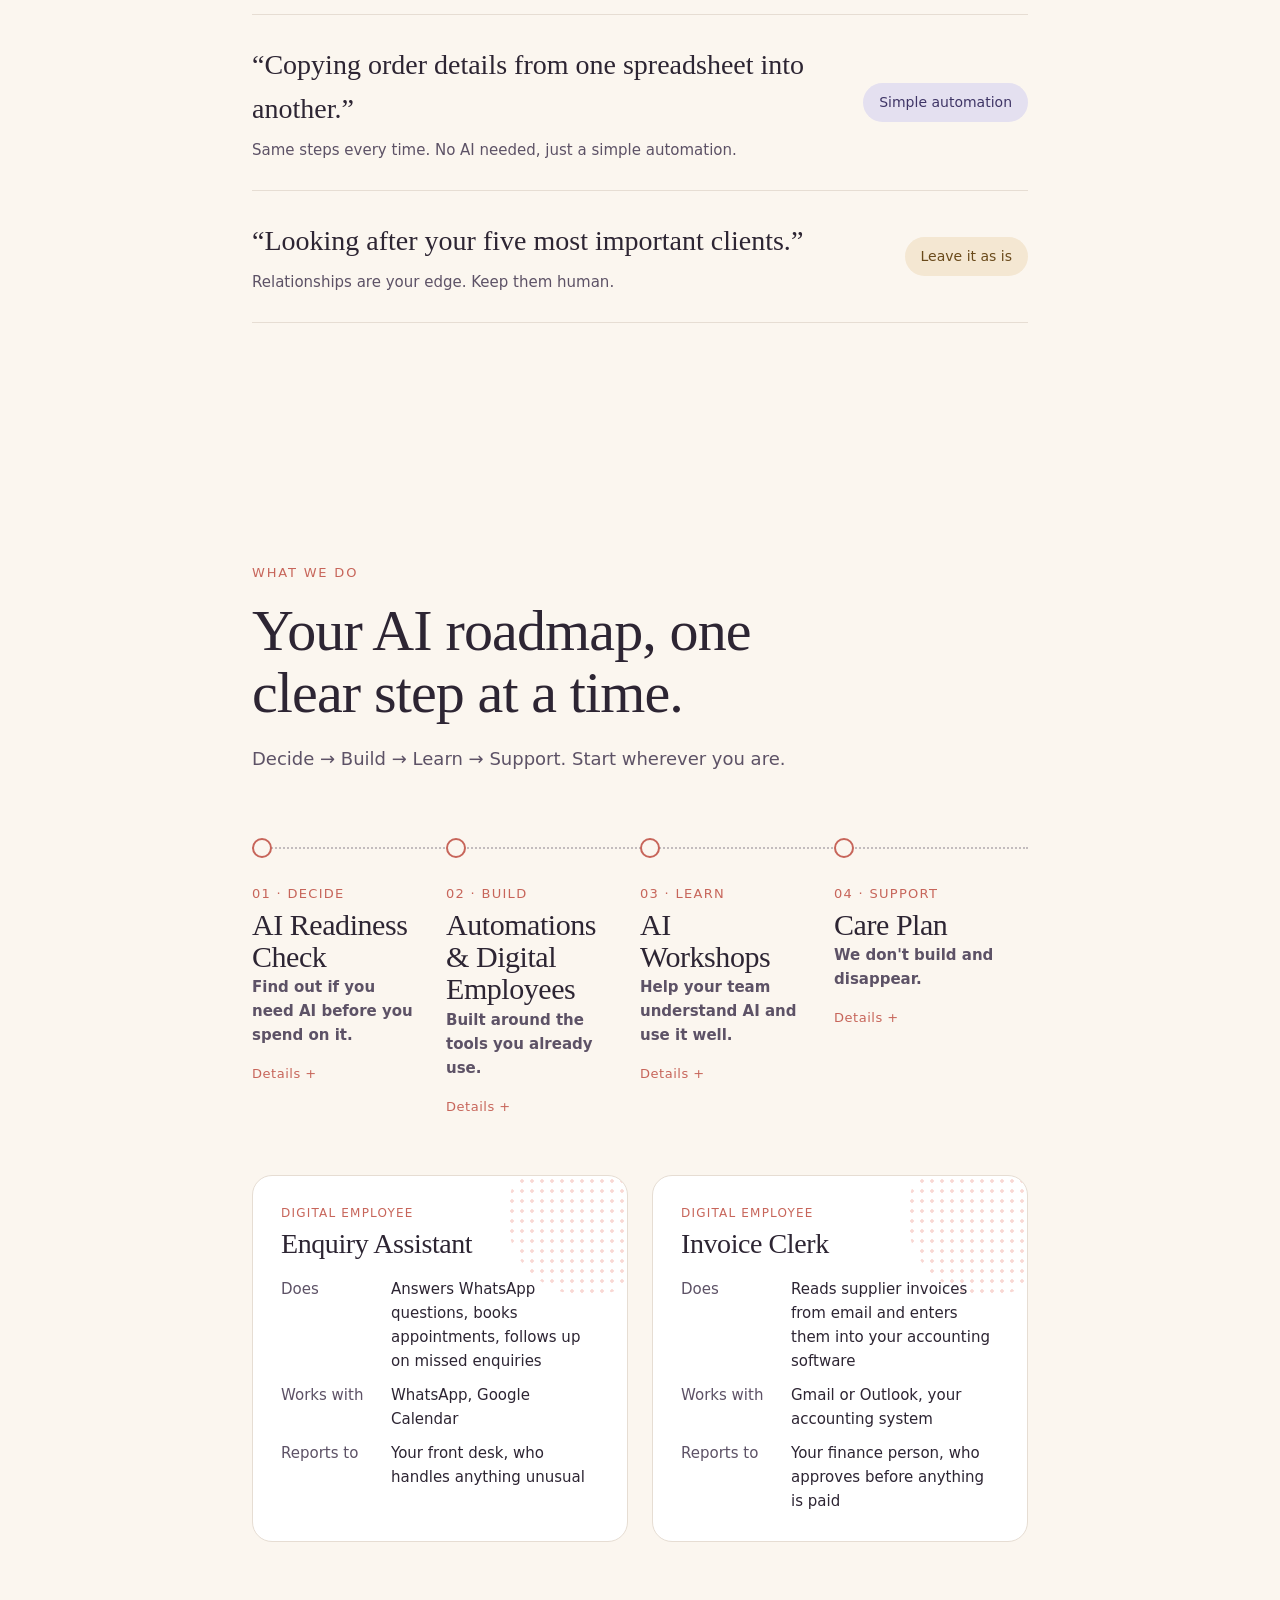
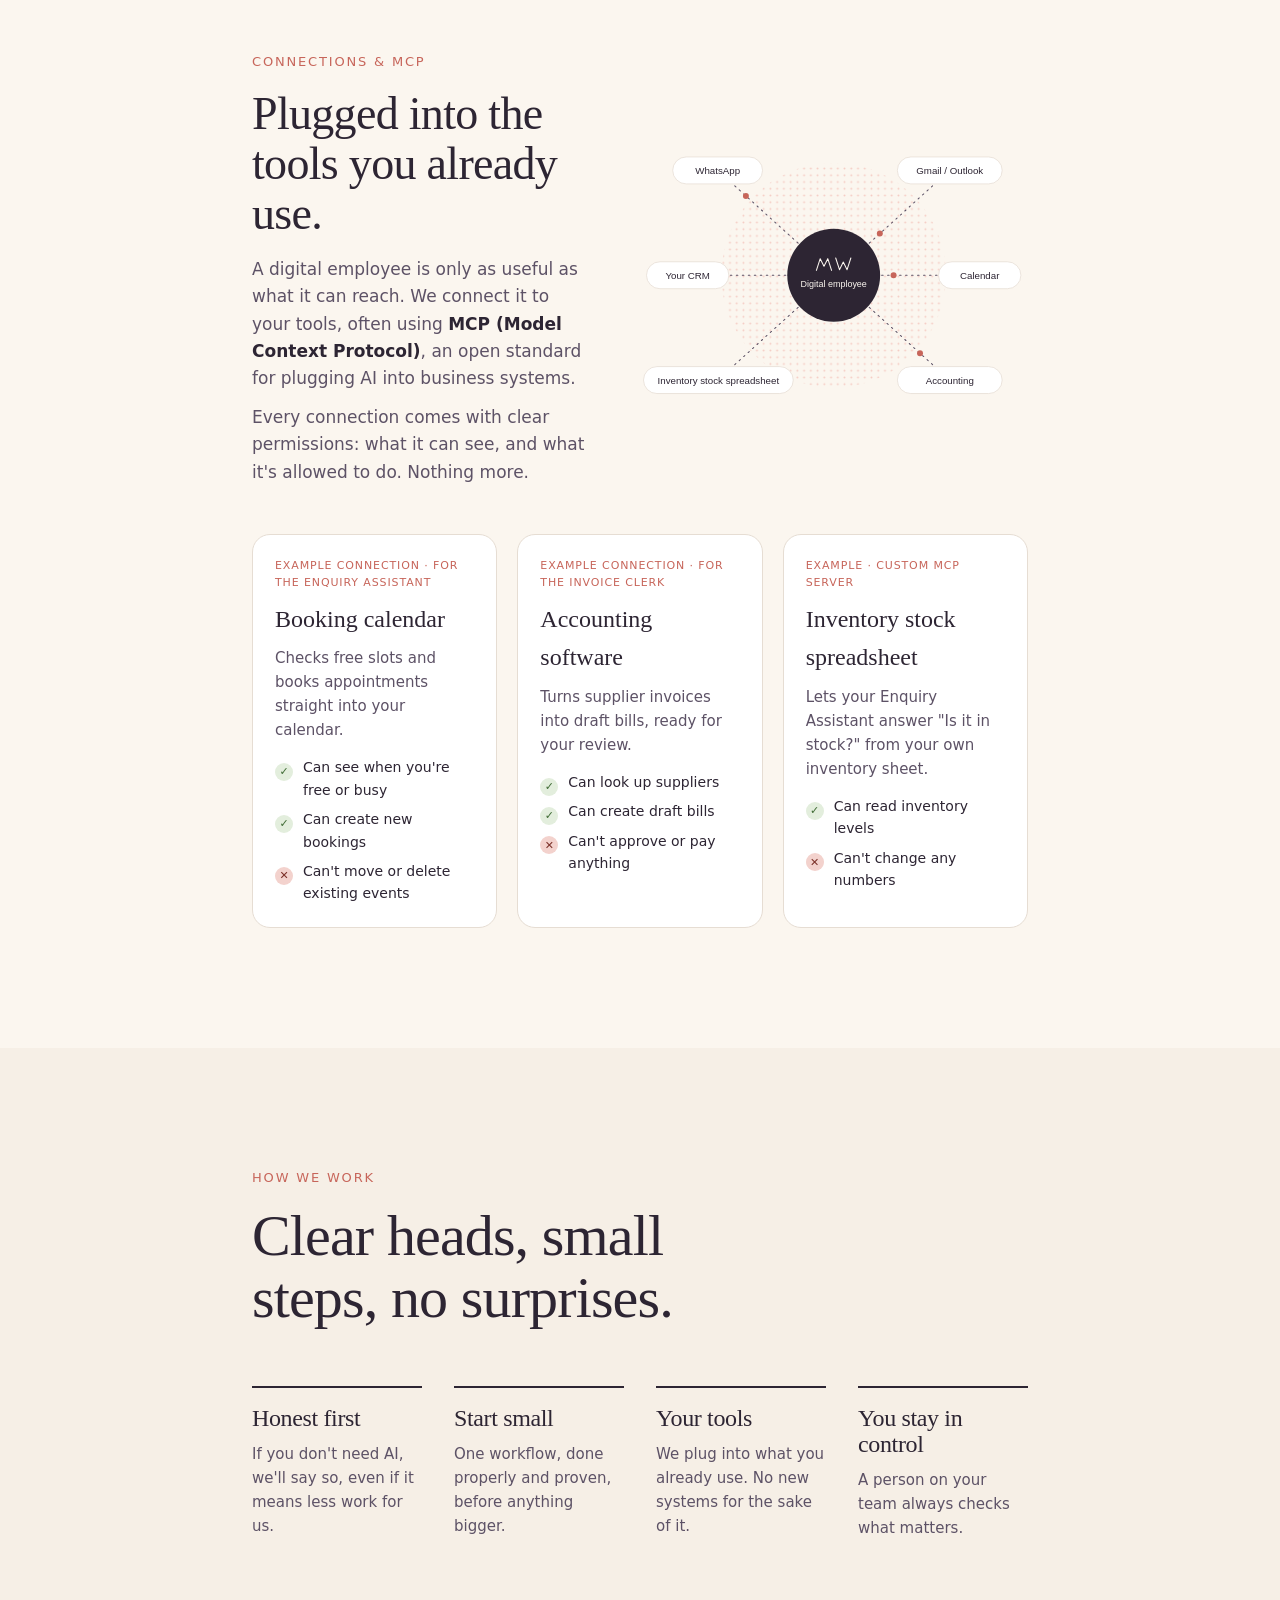
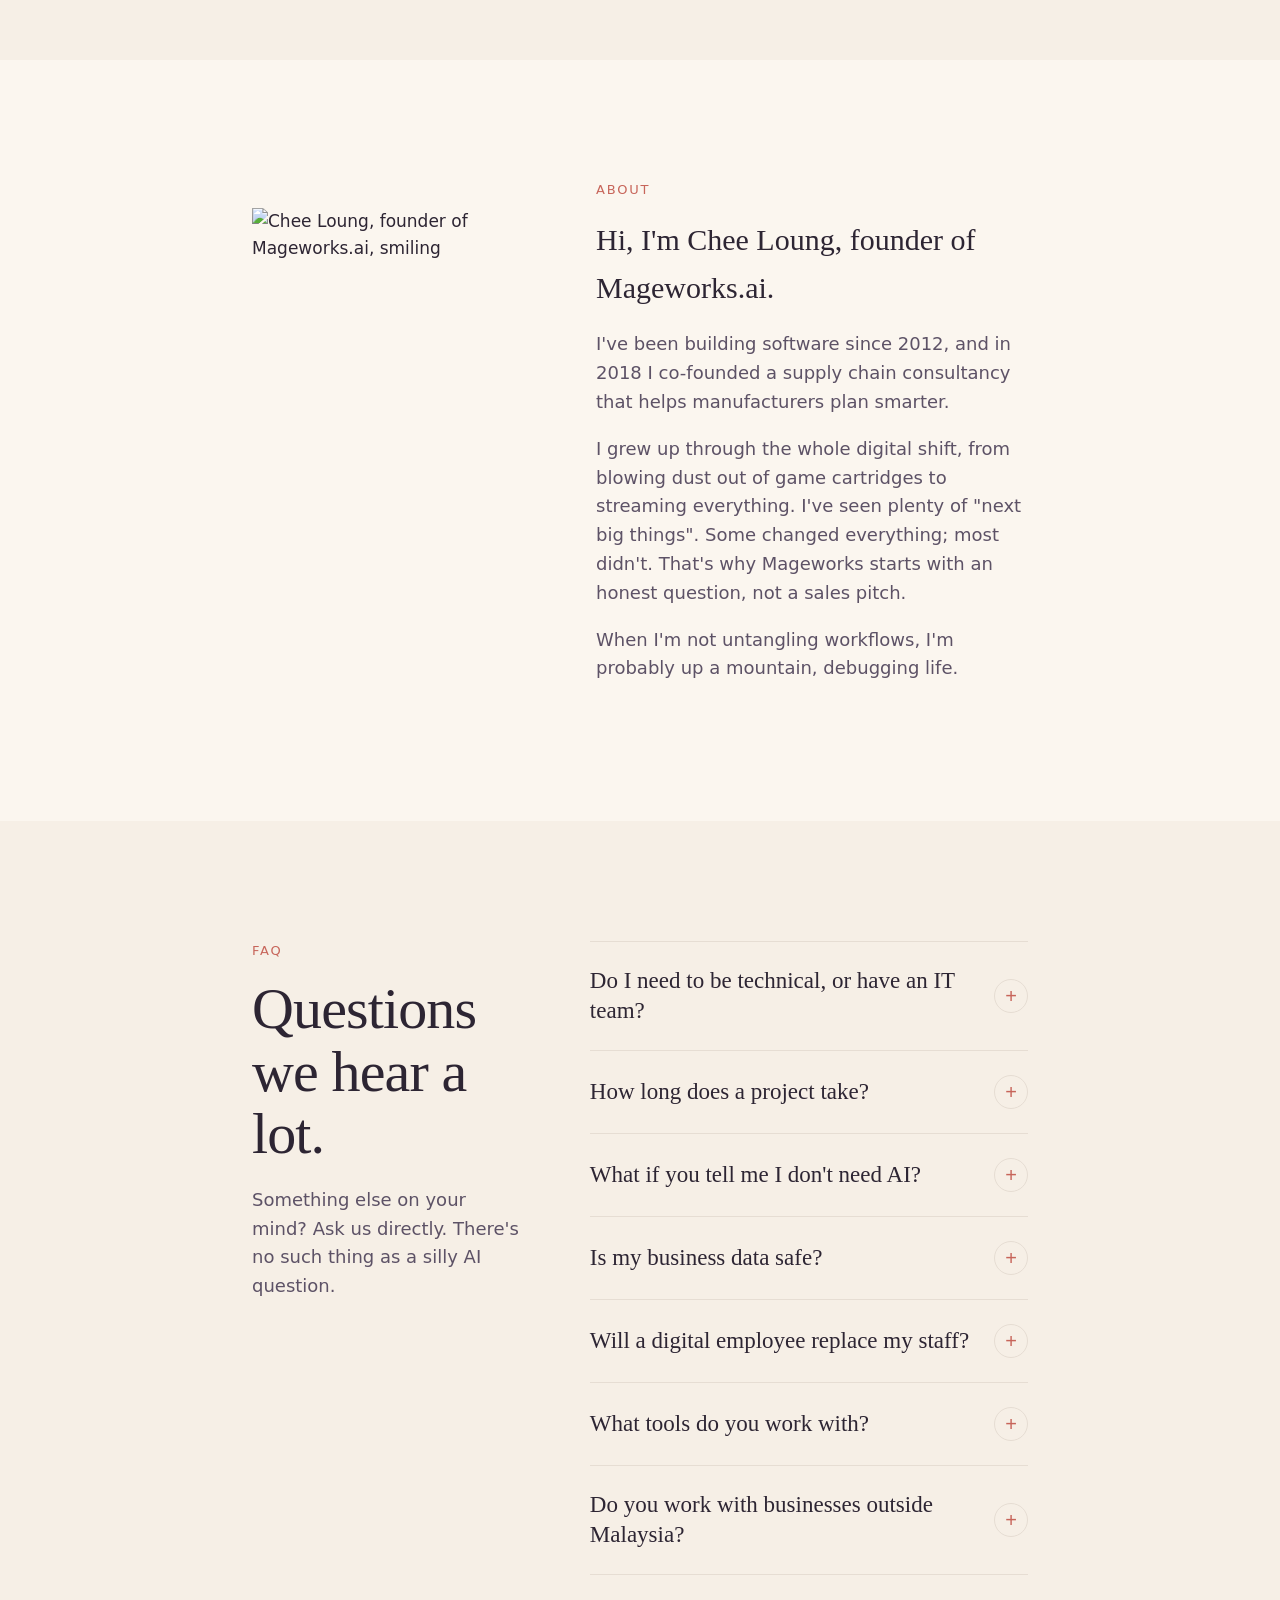
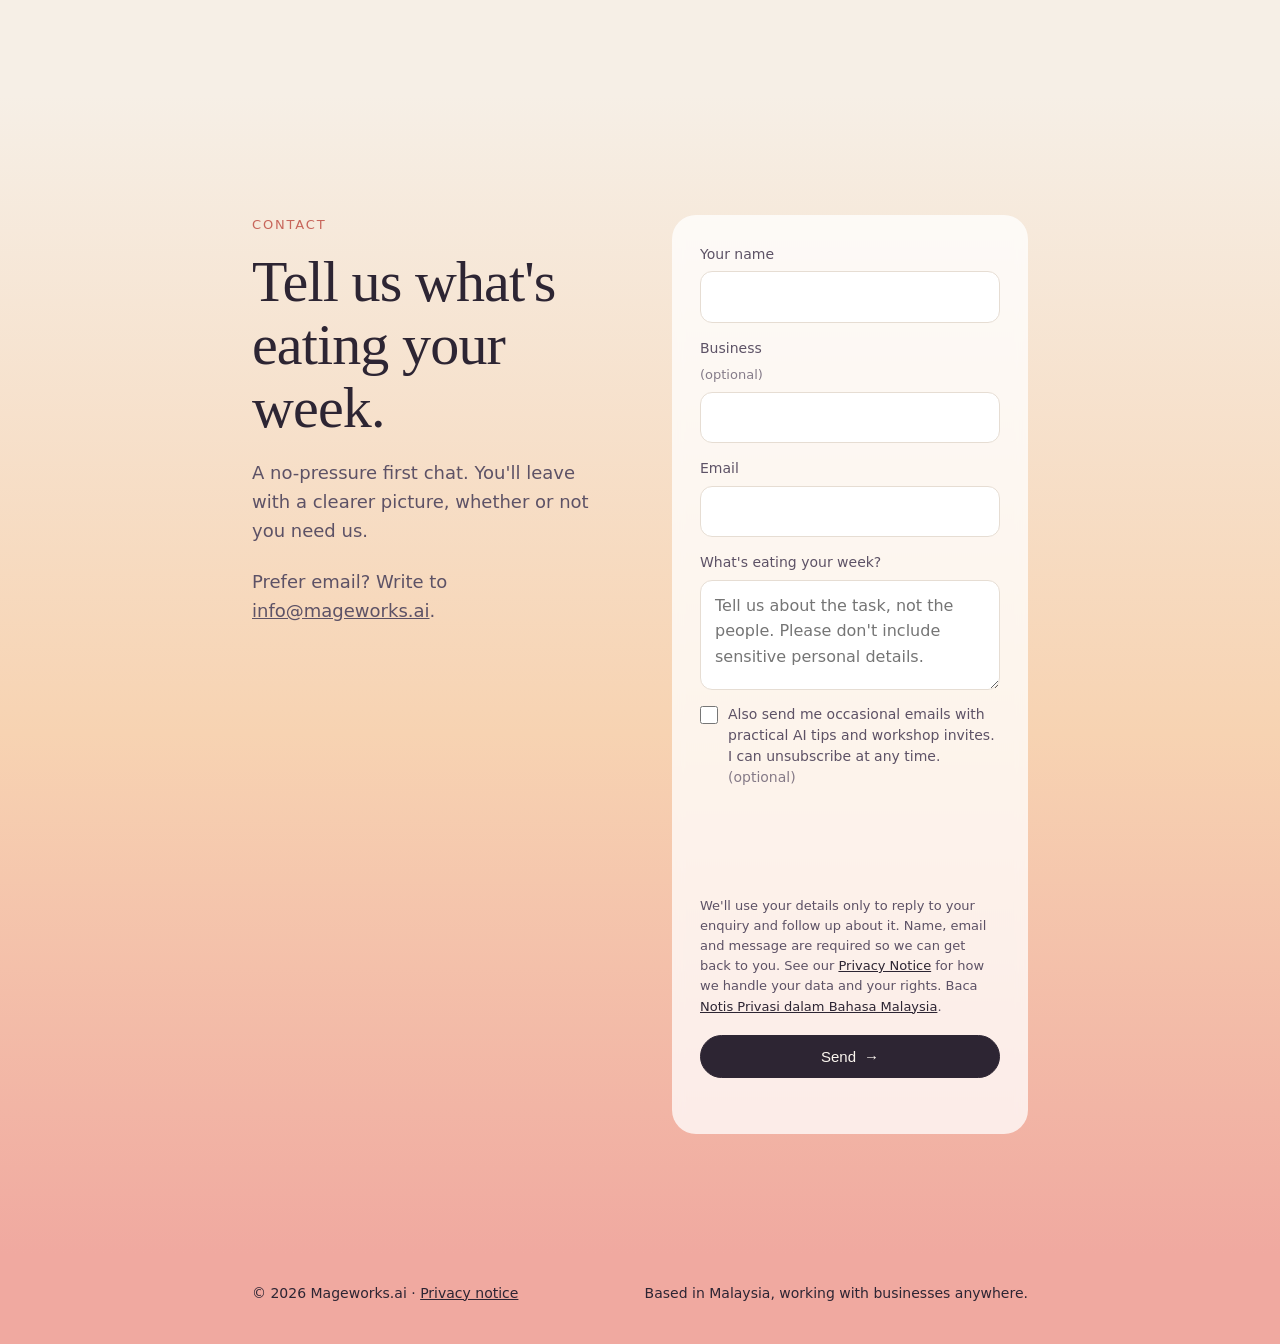
==== commit c29fcede: "About: closing line now 'up a mountain, debugging life' Co-Authored-By: Claude Opus 5.5 <noreply@ant" ====
--- a/public/index.html
+++ b/public/index.html
@@ -393,7 +393,7 @@
       <p class="hi">Hi, I'm Chee Loung, founder of Mageworks.ai.</p>
       <p>I've been building software since 2012, and in 2018 I co-founded a supply chain consultancy that helps manufacturers plan smarter.</p>
       <p>I grew up through the whole digital shift, from blowing dust out of game cartridges to streaming everything. I've seen plenty of "next big things". Some changed everything; most didn't. That's why Mageworks starts with an honest question, not a sales pitch.</p>
-      <p>When I'm not untangling workflows, I'm probably stuck in the mountain thinking about life.</p>
+      <p>When I'm not untangling workflows, I'm probably up a mountain, debugging life.</p>
     </div>
   </div>
 </section>
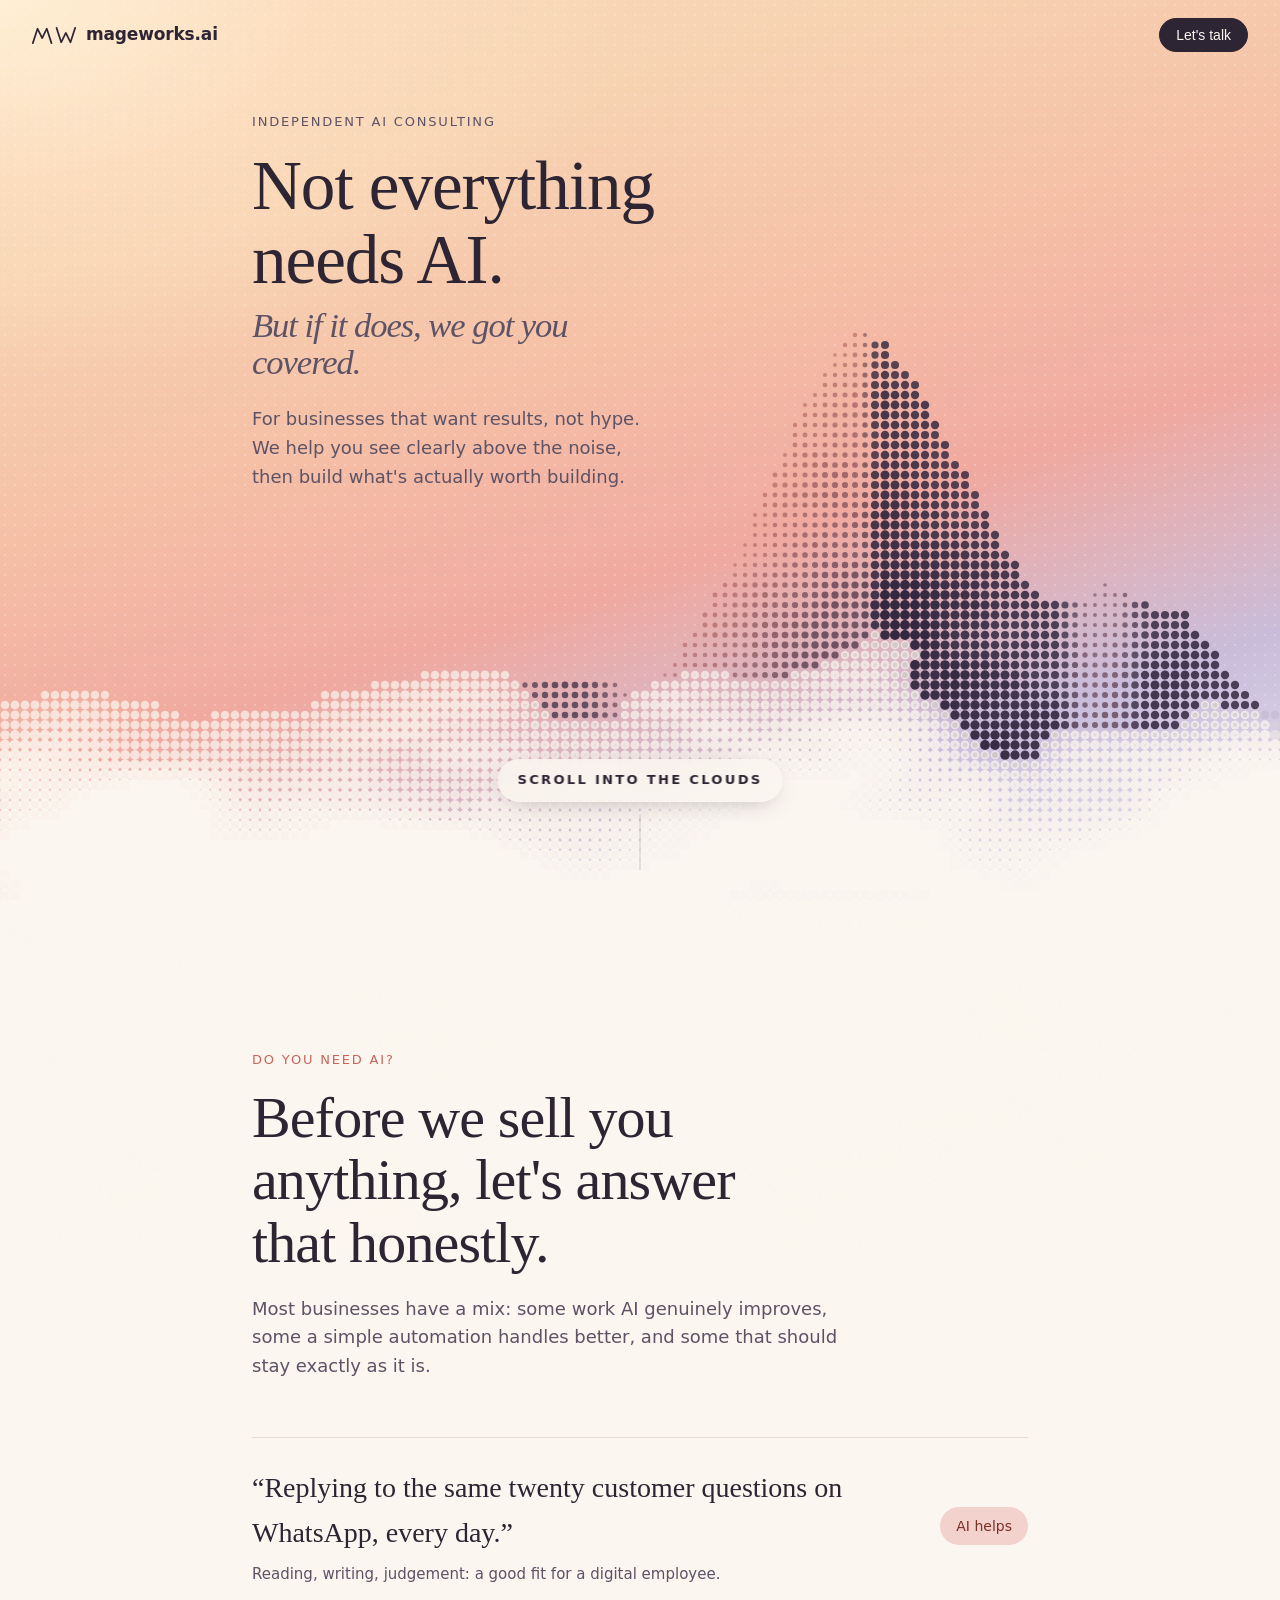
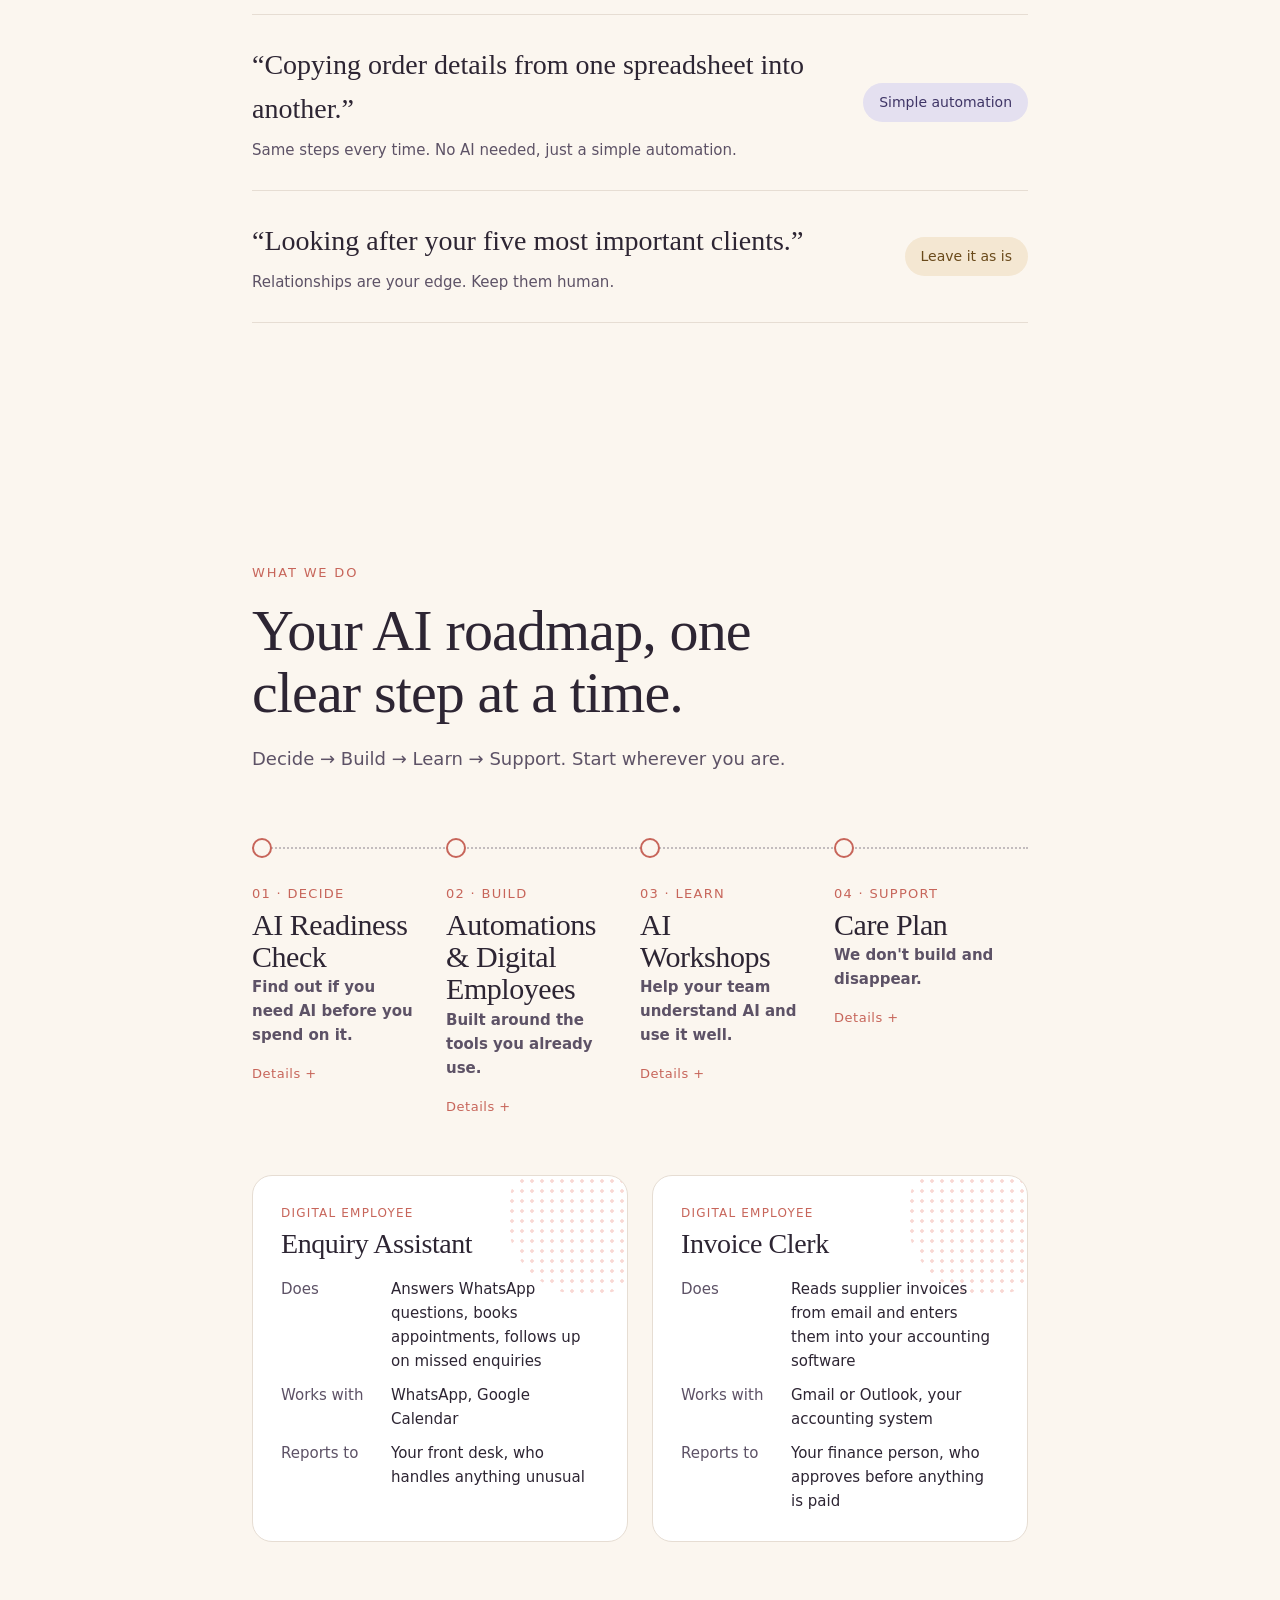
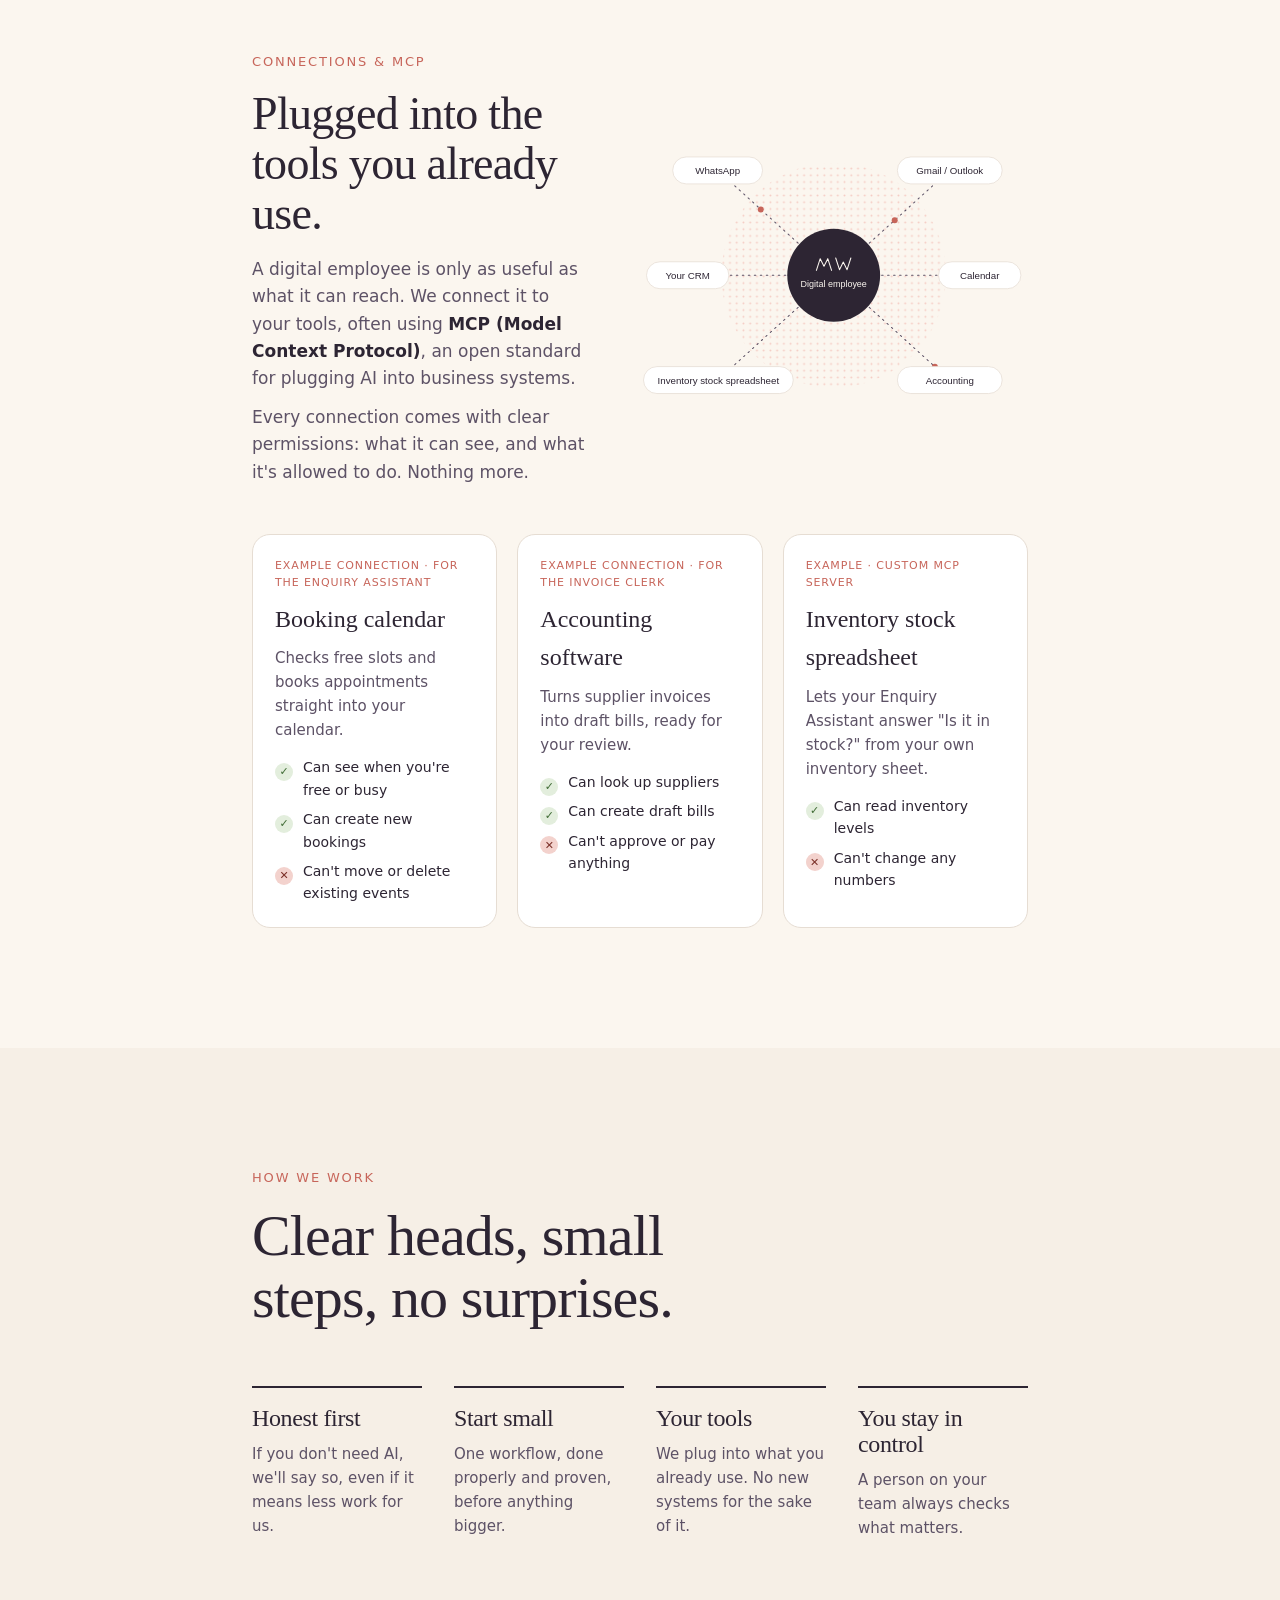
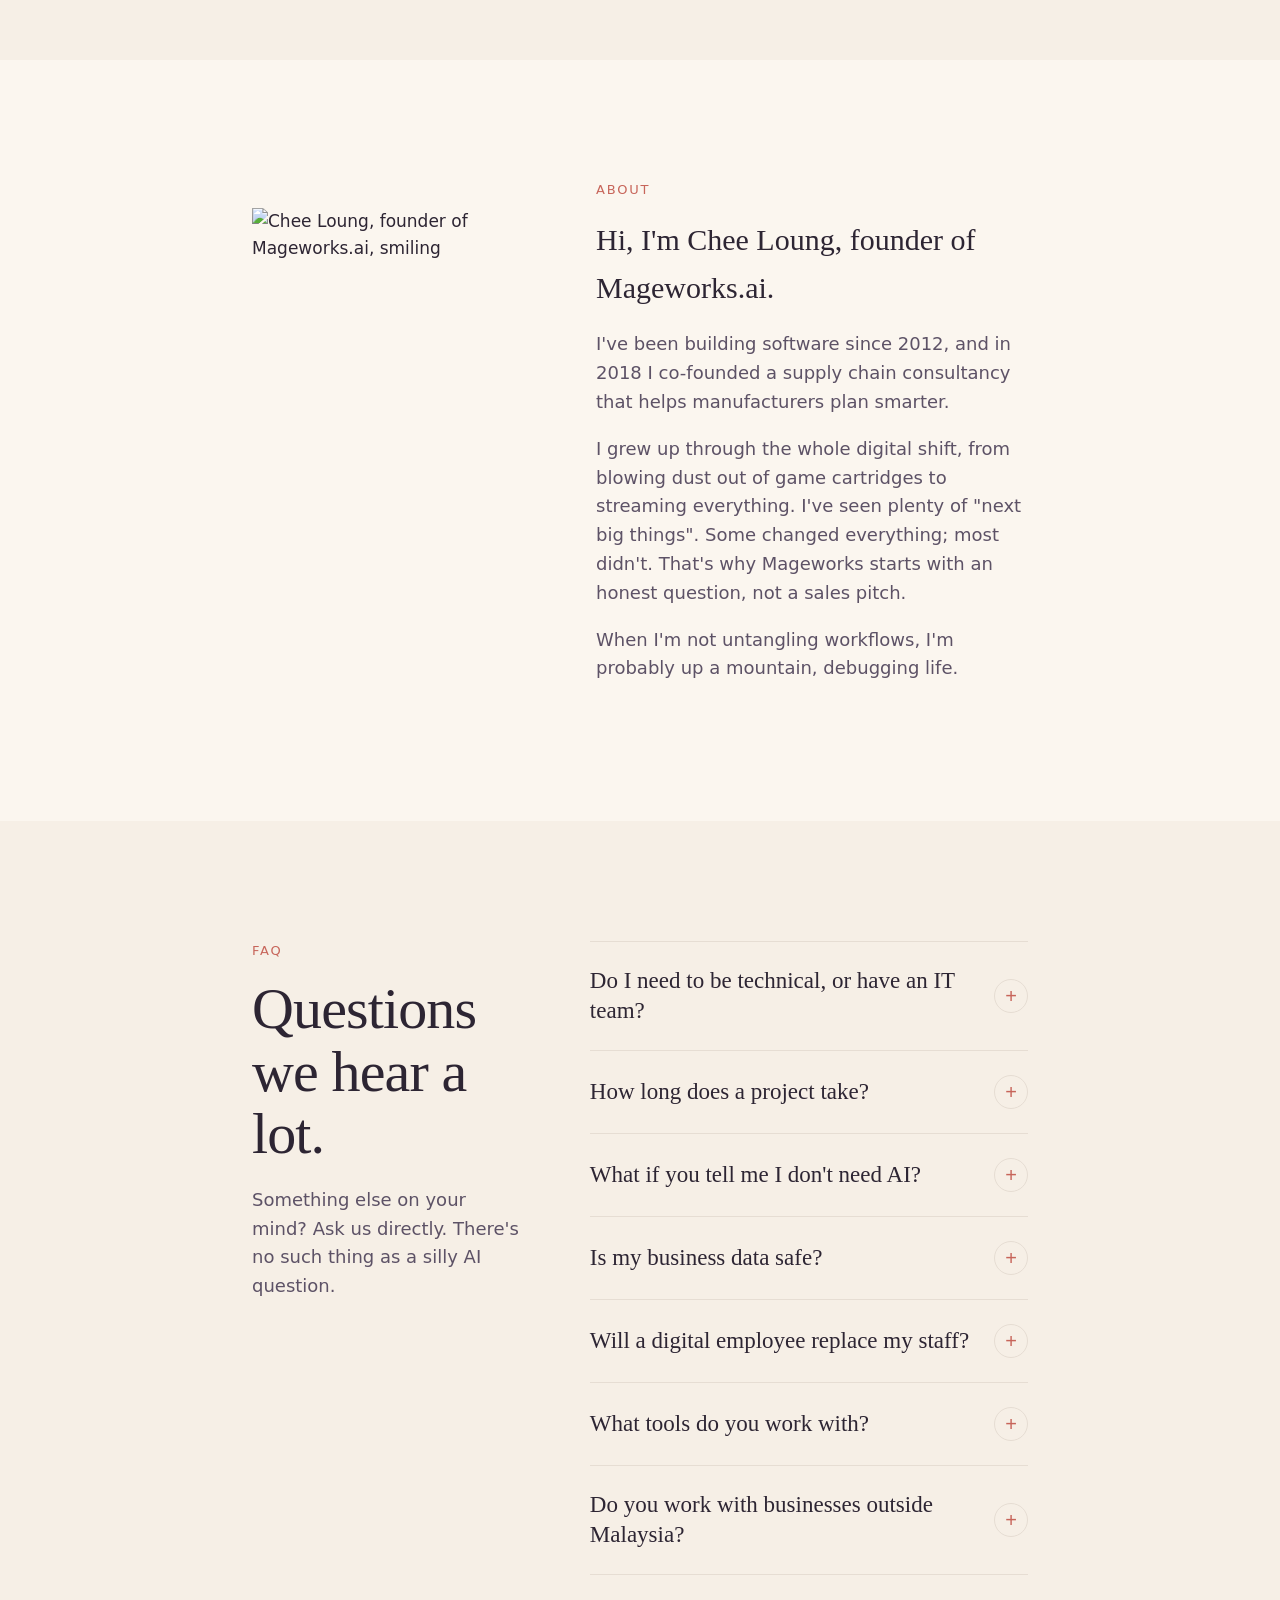
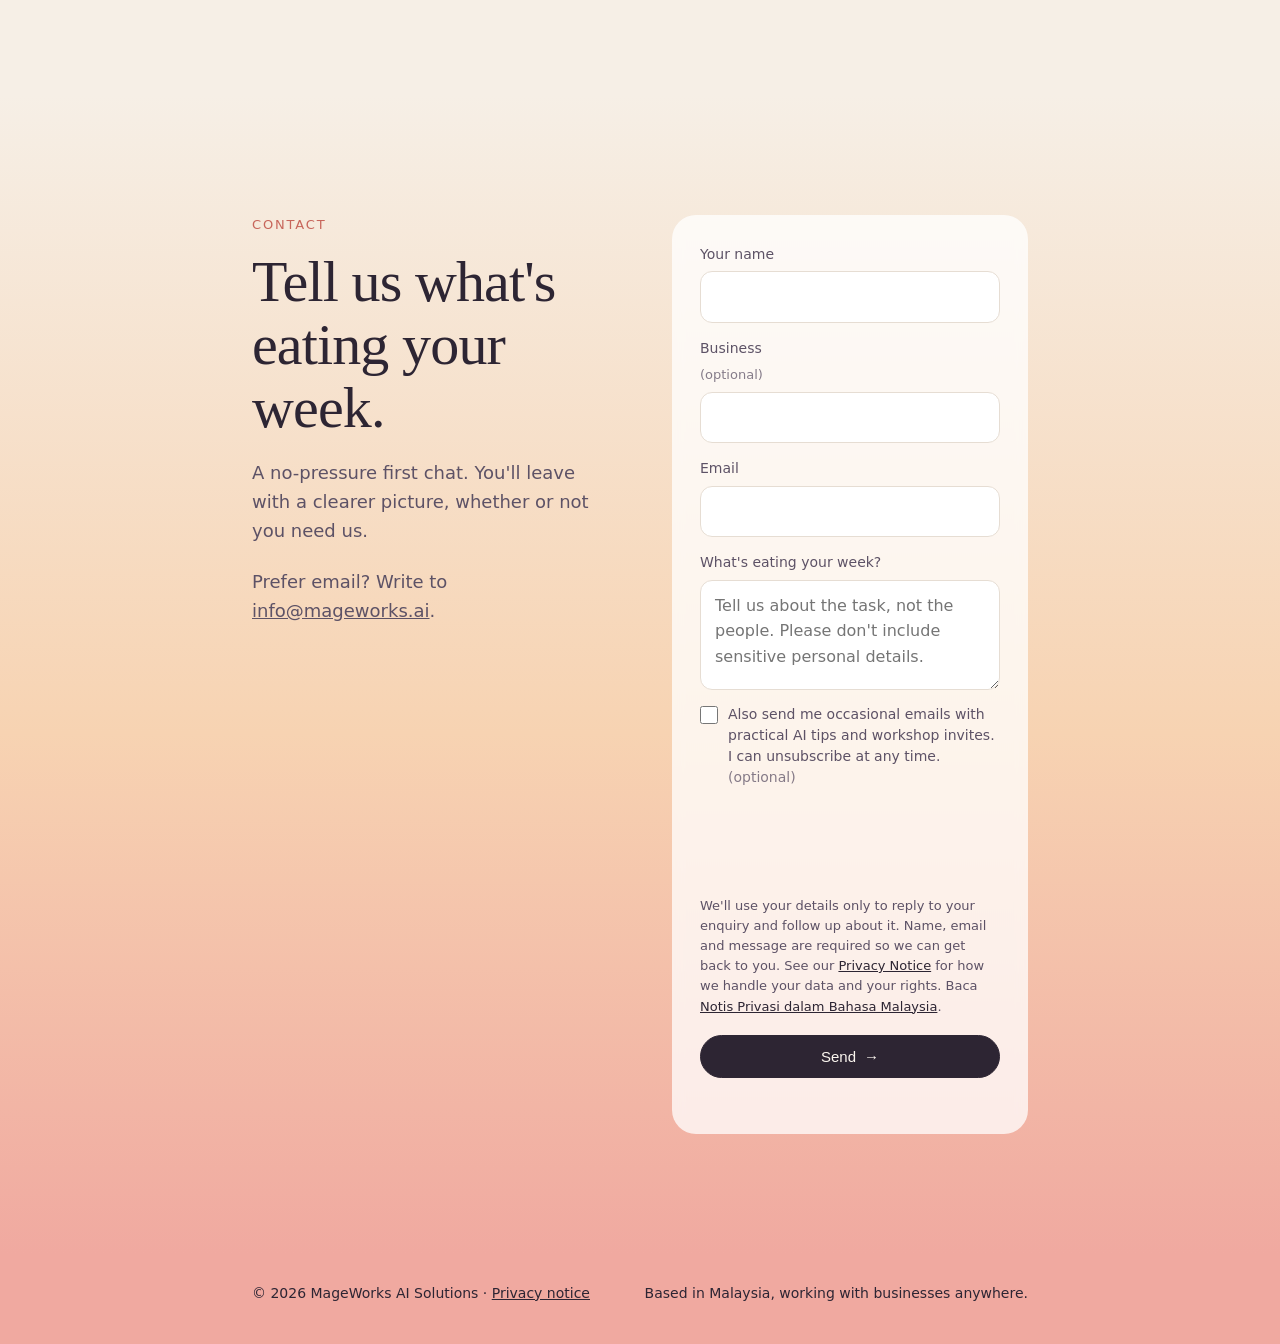
==== commit 8c28ab33: "Footer: © MageWorks AI Solutions (registered business name) Co-Authored-By: Claude Opus 5.5 <noreply" ====
--- a/public/index.html
+++ b/public/index.html
@@ -443,7 +443,7 @@
   </div>
 </section>
 
-<footer><div class="wrap"><span>© 2026 Mageworks.ai · <a href="/privacy">Privacy notice</a></span><span>Based in Malaysia, working with businesses anywhere.</span></div></footer>
+<footer><div class="wrap"><span>© 2026 MageWorks AI Solutions · <a href="/privacy">Privacy notice</a></span><span>Based in Malaysia, working with businesses anywhere.</span></div></footer>
 
 <script>
 (() => {
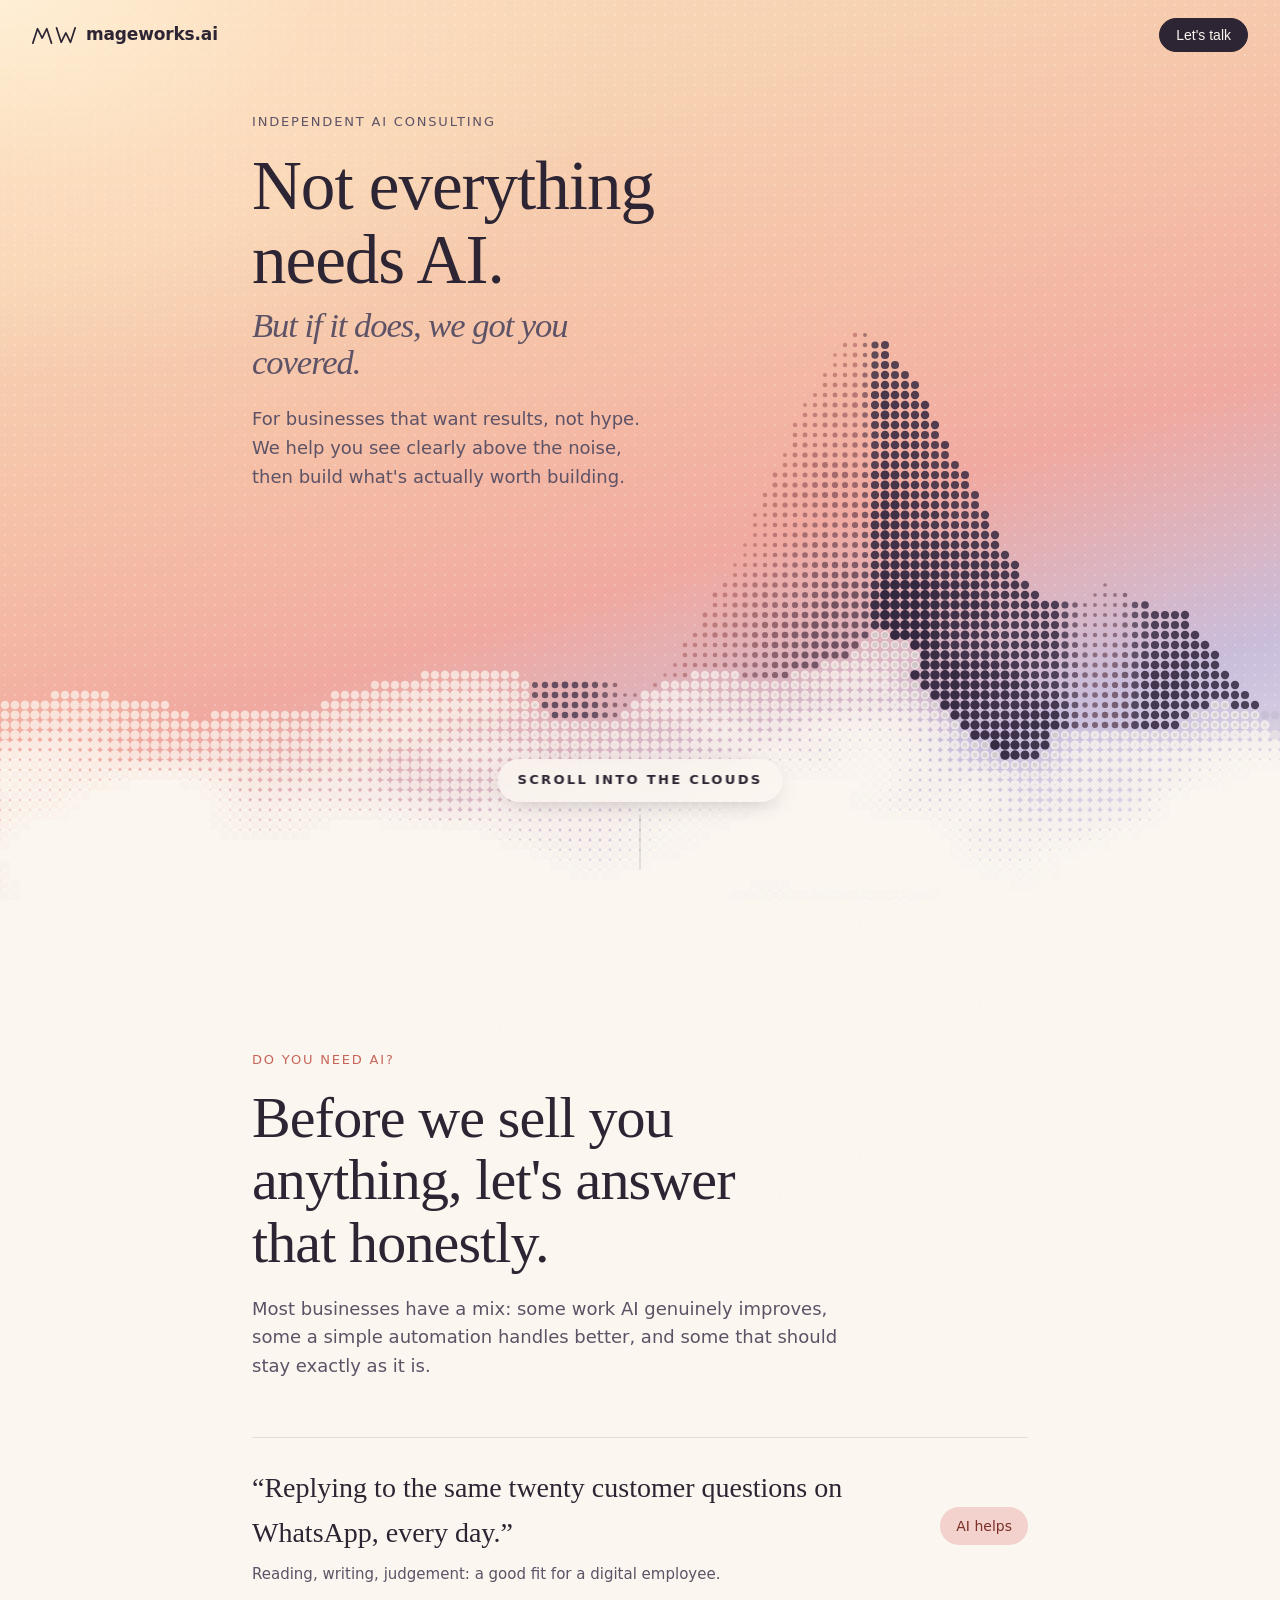
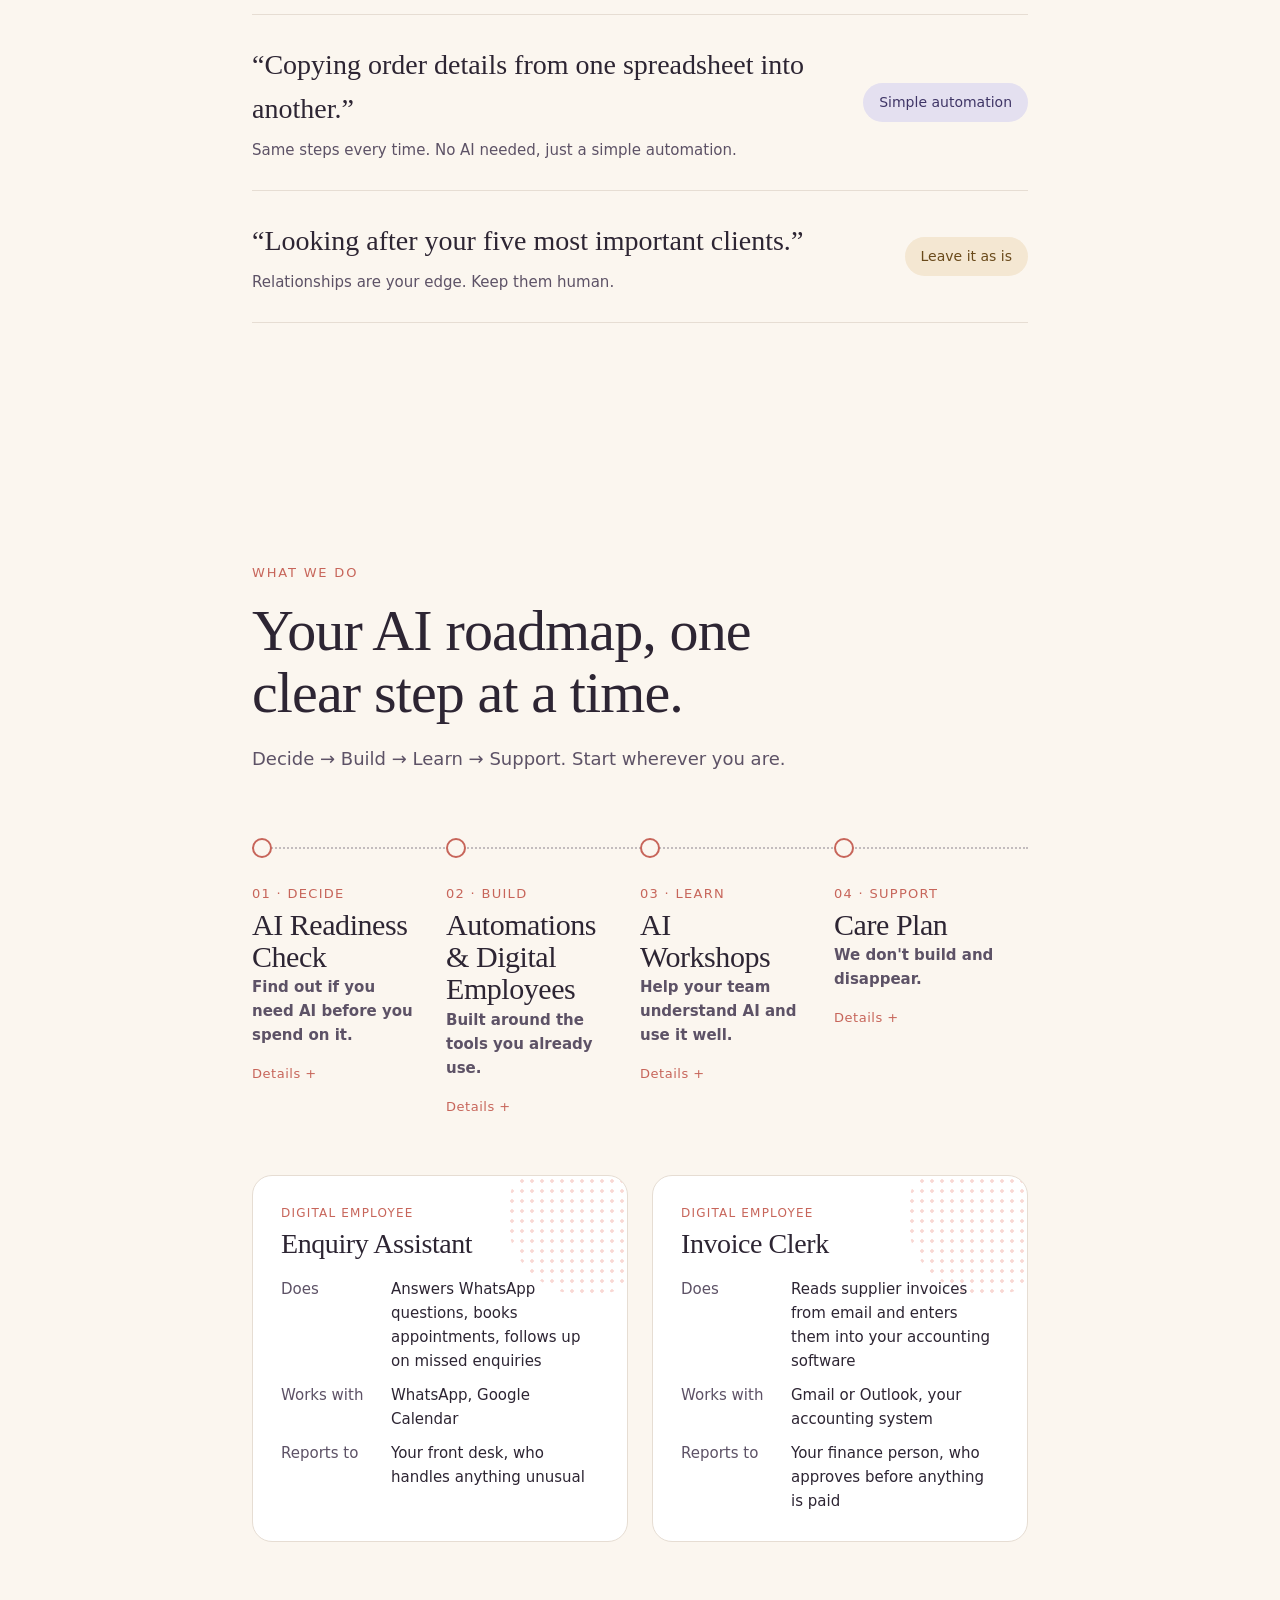
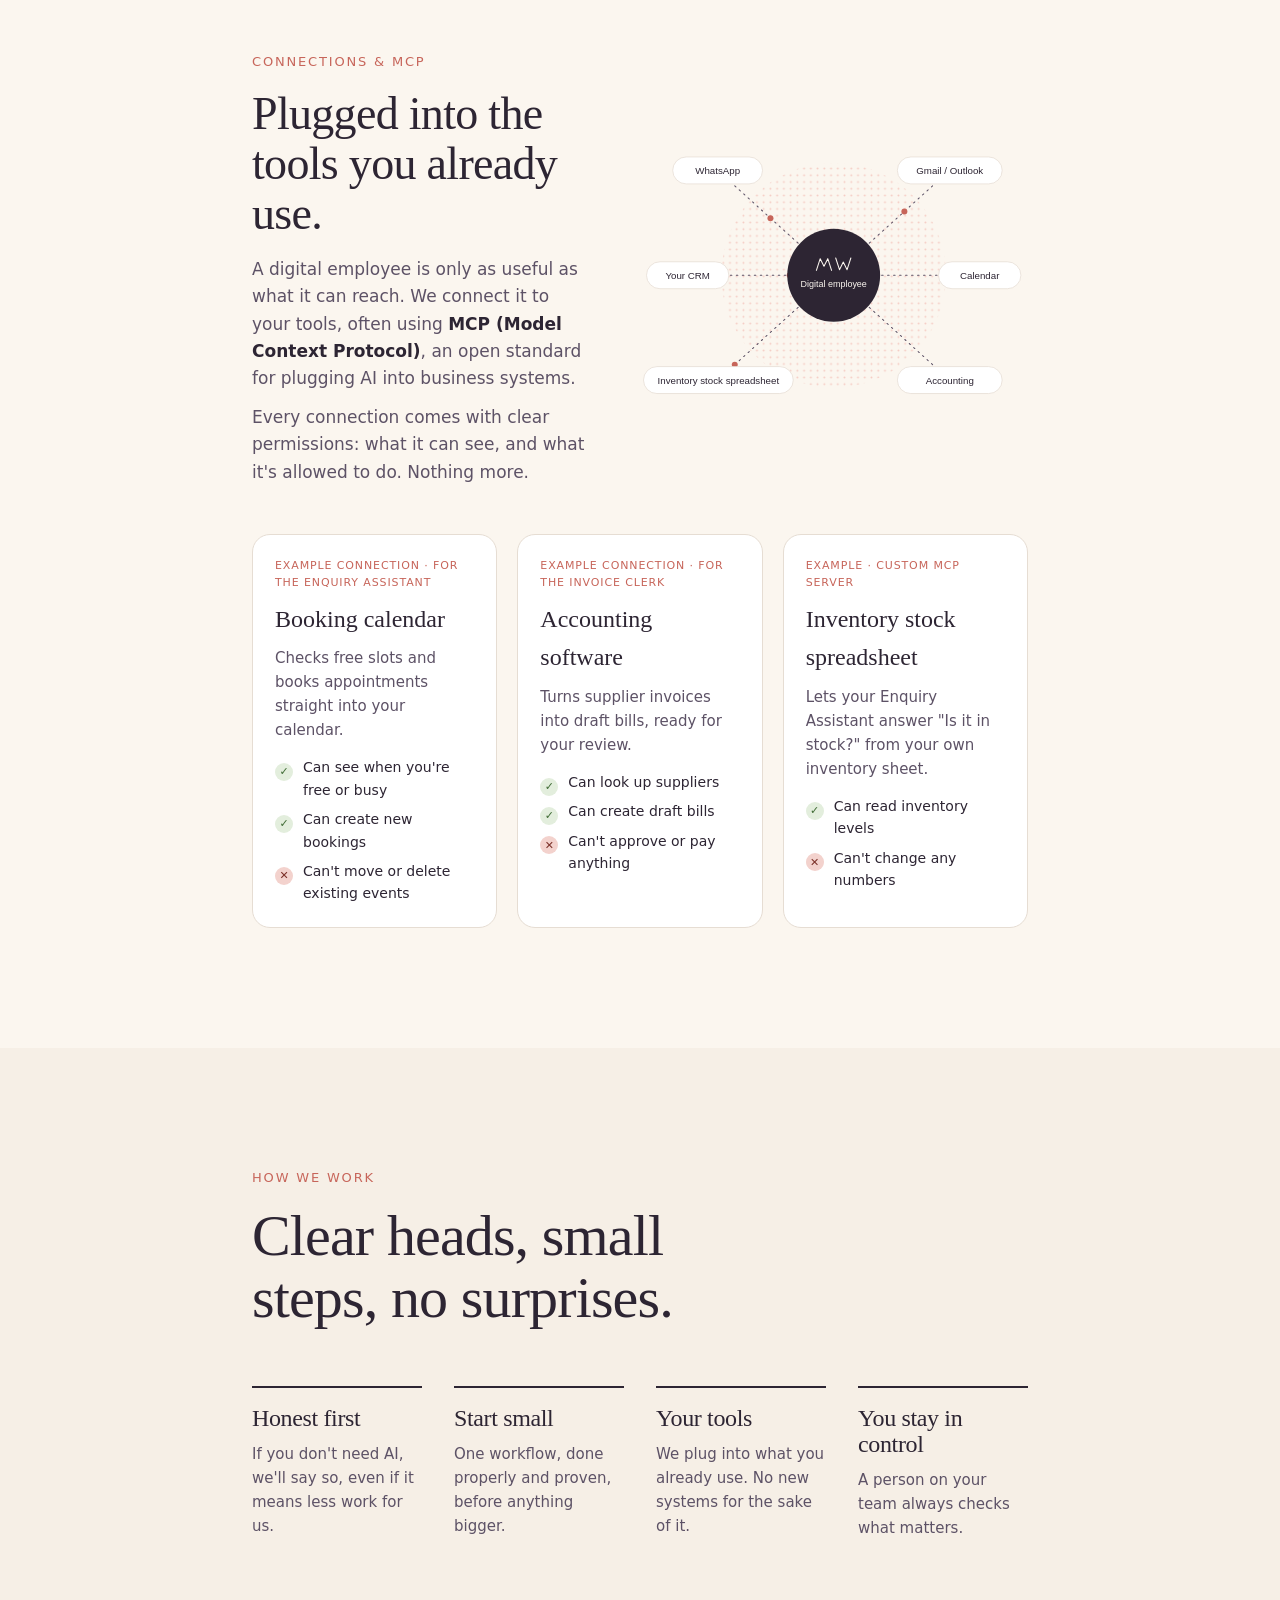
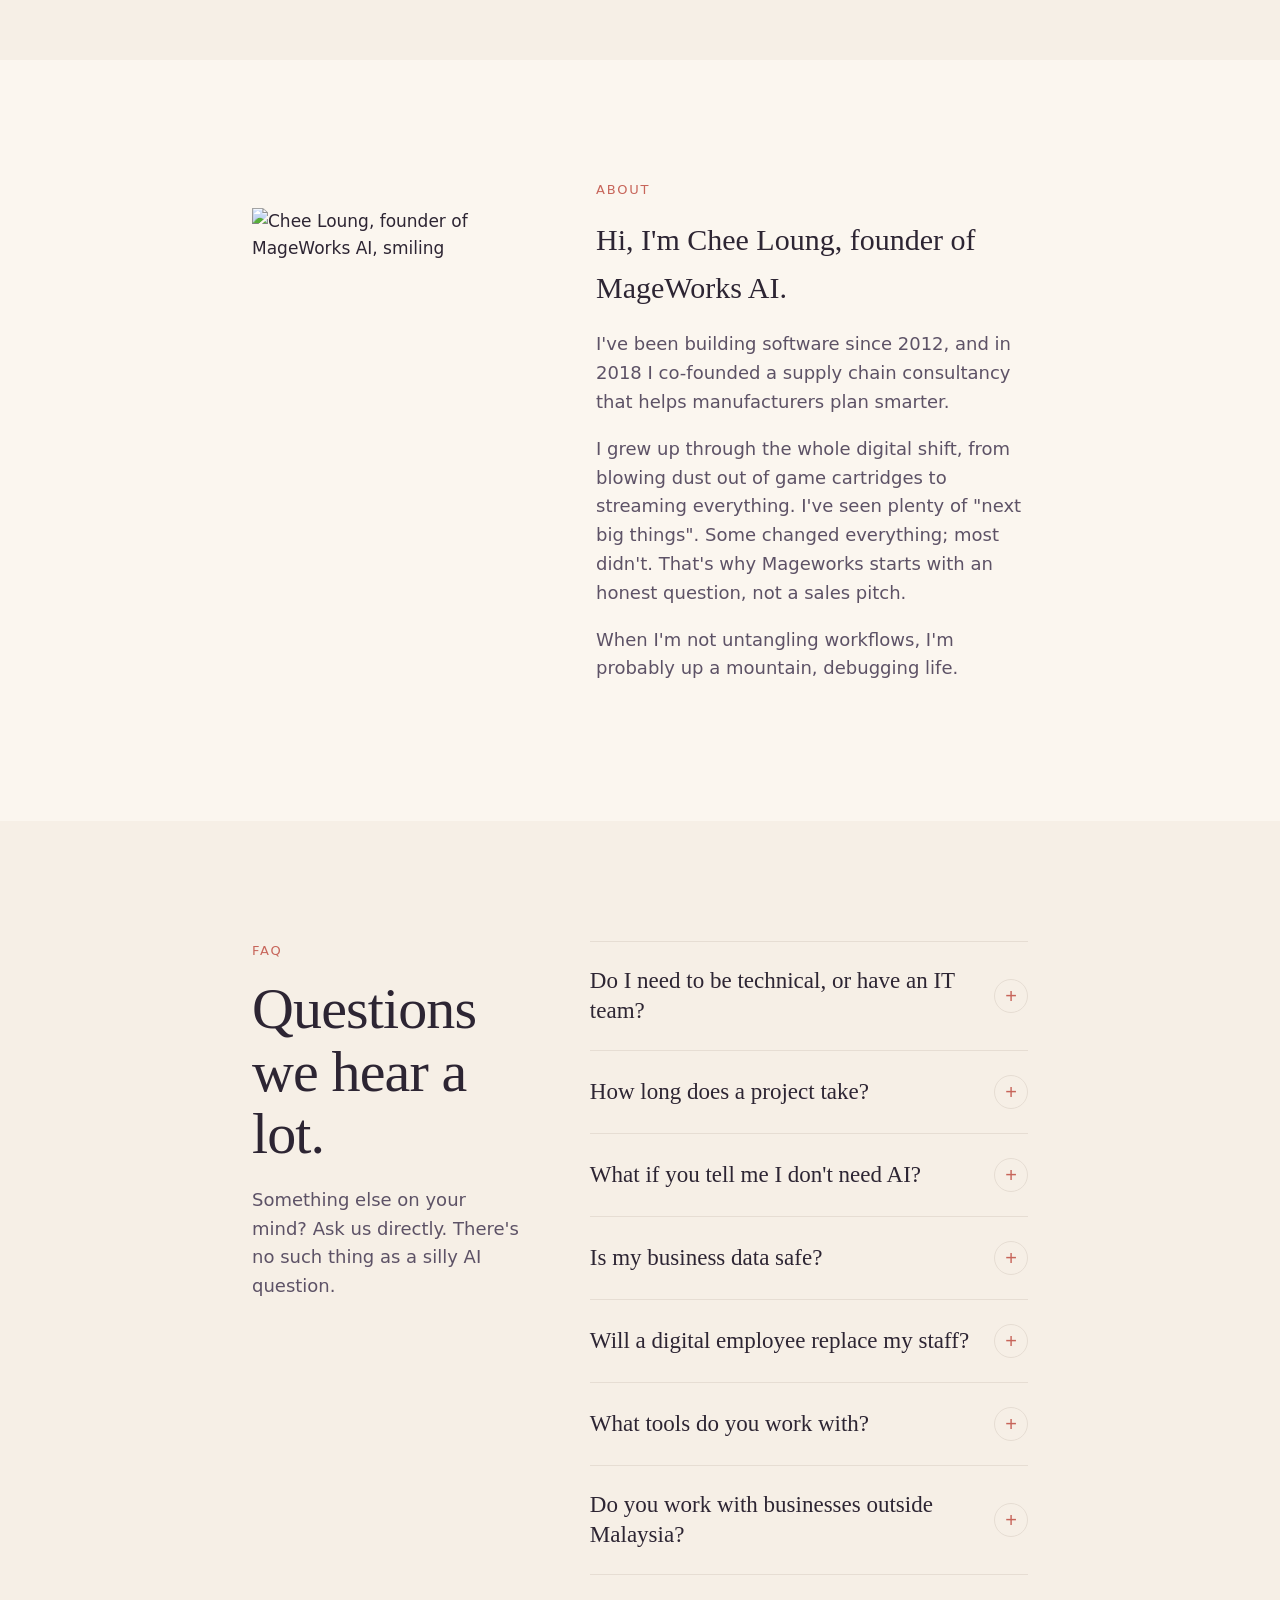
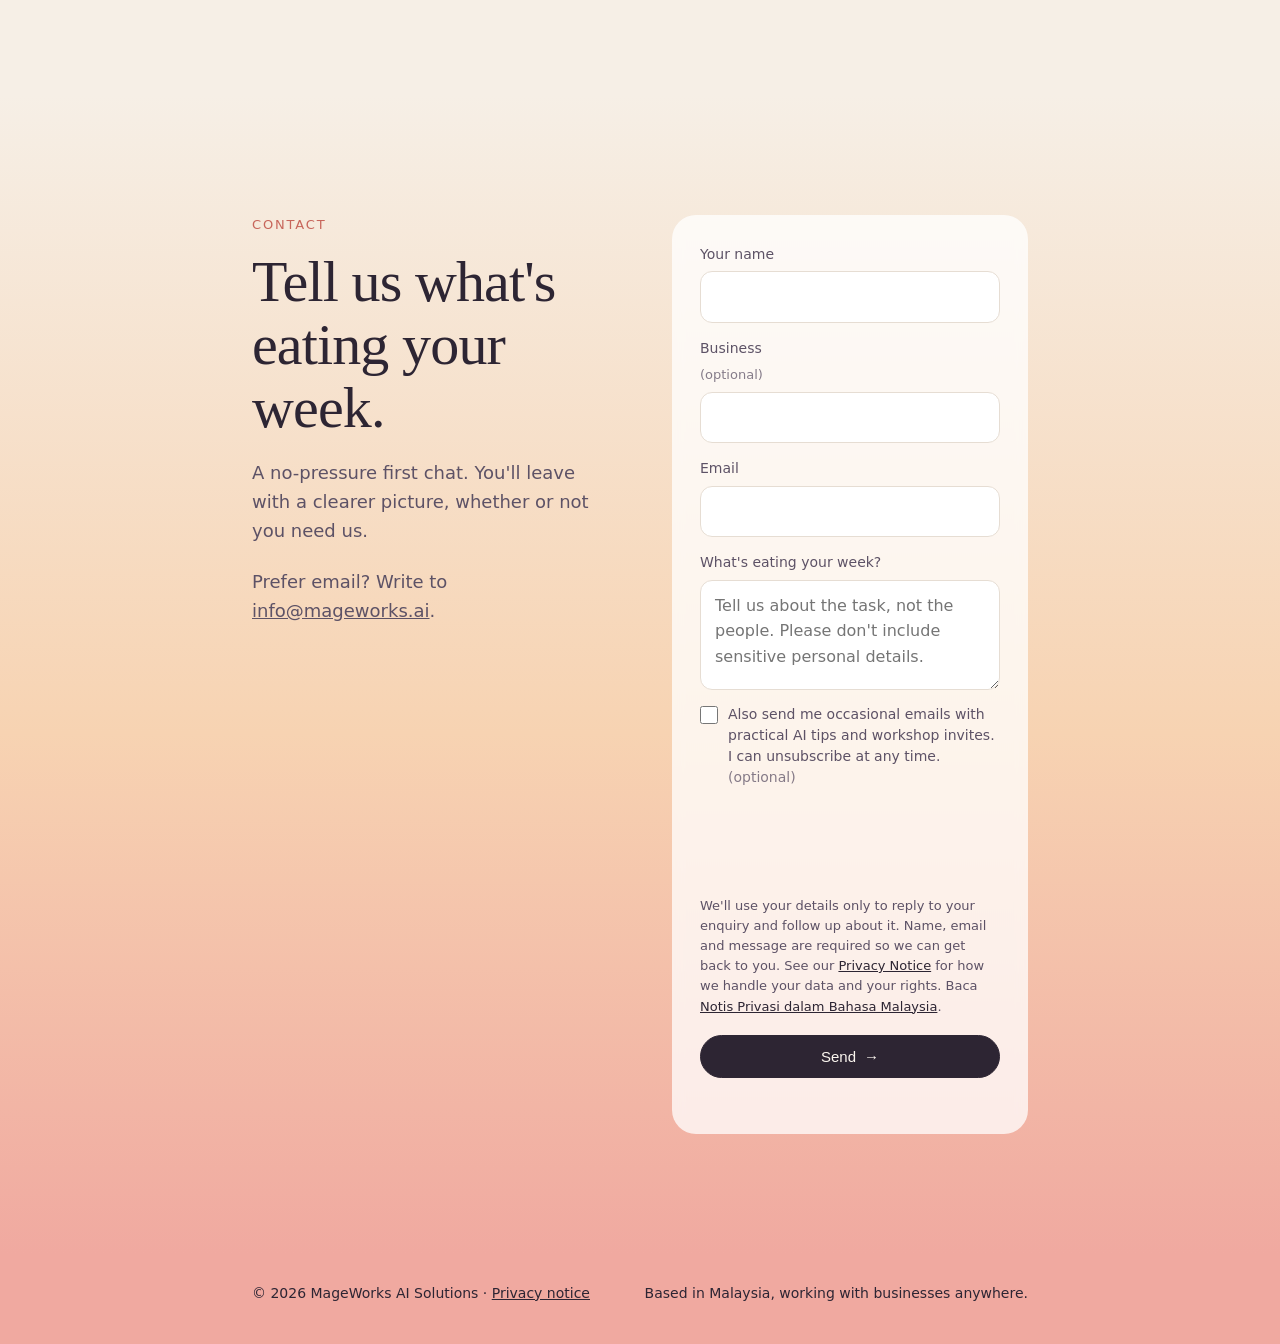
==== commit 7fc4b905: "Brand name MageWorks AI + JSON-LD structured data for Google - Title, og:site_name/og:title, About i" ====
--- a/public/index.html
+++ b/public/index.html
@@ -3,19 +3,51 @@
 <head>
 <meta charset="utf-8">
 <meta name="viewport" content="width=device-width, initial-scale=1">
-<title>Mageworks.ai | Independent AI consulting</title>
+<title>MageWorks AI | Independent AI consulting</title>
 <meta name="description" content="Not everything needs AI. But if it does, we got you covered. Independent AI consulting for businesses that want results, not hype.">
 <link rel="canonical" href="https://mageworks.ai/">
 <meta name="theme-color" content="#f7d3b2">
 <meta property="og:type" content="website">
-<meta property="og:site_name" content="Mageworks.ai">
-<meta property="og:title" content="Mageworks.ai | Not everything needs AI.">
+<meta property="og:site_name" content="MageWorks AI">
+<meta property="og:title" content="MageWorks AI | Not everything needs AI.">
 <meta property="og:description" content="But if it does, we got you covered. Independent AI consulting for businesses that want results, not hype.">
 <meta property="og:url" content="https://mageworks.ai/">
 <meta property="og:image" content="https://mageworks.ai/assets/img/og-image.png">
 <meta property="og:image:width" content="1200">
 <meta property="og:image:height" content="630">
 <meta name="twitter:card" content="summary_large_image">
+<script type="application/ld+json">
+{
+  "@context": "https://schema.org",
+  "@graph": [
+    {
+      "@type": "WebSite",
+      "@id": "https://mageworks.ai/#website",
+      "url": "https://mageworks.ai/",
+      "name": "MageWorks AI",
+      "alternateName": ["mageworks.ai", "MageWorks AI Solutions"],
+      "publisher": { "@id": "https://mageworks.ai/#org" }
+    },
+    {
+      "@type": "Organization",
+      "@id": "https://mageworks.ai/#org",
+      "name": "MageWorks AI",
+      "legalName": "MageWorks AI Solutions",
+      "alternateName": "mageworks.ai",
+      "url": "https://mageworks.ai/",
+      "logo": "https://mageworks.ai/assets/img/apple-touch-icon.png",
+      "image": "https://mageworks.ai/assets/img/og-image.png",
+      "slogan": "Not everything needs AI. But if it does, we got you covered.",
+      "description": "Independent AI consultancy that helps businesses identify, design, build and integrate practical AI solutions: AI readiness checks, automations and digital employees, AI workshops, and ongoing care plans.",
+      "email": "info@mageworks.ai",
+      "founder": { "@type": "Person", "name": "Chee Loung" },
+      "address": { "@type": "PostalAddress", "addressCountry": "MY" },
+      "areaServed": "Worldwide",
+      "knowsAbout": ["AI consulting", "Workflow automation", "Digital employees", "AI workshops"]
+    }
+  ]
+}
+</script>
 <link rel="icon" href="/assets/img/favicon.svg" type="image/svg+xml">
 <link rel="icon" href="/assets/img/favicon-32.png" sizes="32x32" type="image/png">
 <link rel="apple-touch-icon" href="/assets/img/apple-touch-icon.png">
@@ -262,7 +294,7 @@
 <div class="progress" id="progress"></div>
 
 <header class="top" id="top">
-  <a class="logo" href="#hero" aria-label="Mageworks.ai home">
+  <a class="logo" href="#hero" aria-label="MageWorks AI home">
     <svg viewBox="0 0 104 40" aria-hidden="true"><path d="M2 38 L13 4 L24 26 L35 4 L46 38"/><path d="M58 2 L69 36 L80 14 L91 36 L102 2"/></svg>
     mageworks.ai
   </a>
@@ -387,10 +419,10 @@
 
 <section class="about" id="about">
   <div class="wrap about-grid">
-    <figure class="portrait reveal"><img src="/assets/img/chee-loung.webp" alt="Chee Loung, founder of Mageworks.ai, smiling" width="773" height="1284" loading="lazy" decoding="async"></figure>
+    <figure class="portrait reveal"><img src="/assets/img/chee-loung.webp" alt="Chee Loung, founder of MageWorks AI, smiling" width="773" height="1284" loading="lazy" decoding="async"></figure>
     <div class="reveal">
       <div class="kicker">About</div>
-      <p class="hi">Hi, I'm Chee Loung, founder of Mageworks.ai.</p>
+      <p class="hi">Hi, I'm Chee Loung, founder of MageWorks AI.</p>
       <p>I've been building software since 2012, and in 2018 I co-founded a supply chain consultancy that helps manufacturers plan smarter.</p>
       <p>I grew up through the whole digital shift, from blowing dust out of game cartridges to streaming everything. I've seen plenty of "next big things". Some changed everything; most didn't. That's why Mageworks starts with an honest question, not a sales pitch.</p>
       <p>When I'm not untangling workflows, I'm probably up a mountain, debugging life.</p>
